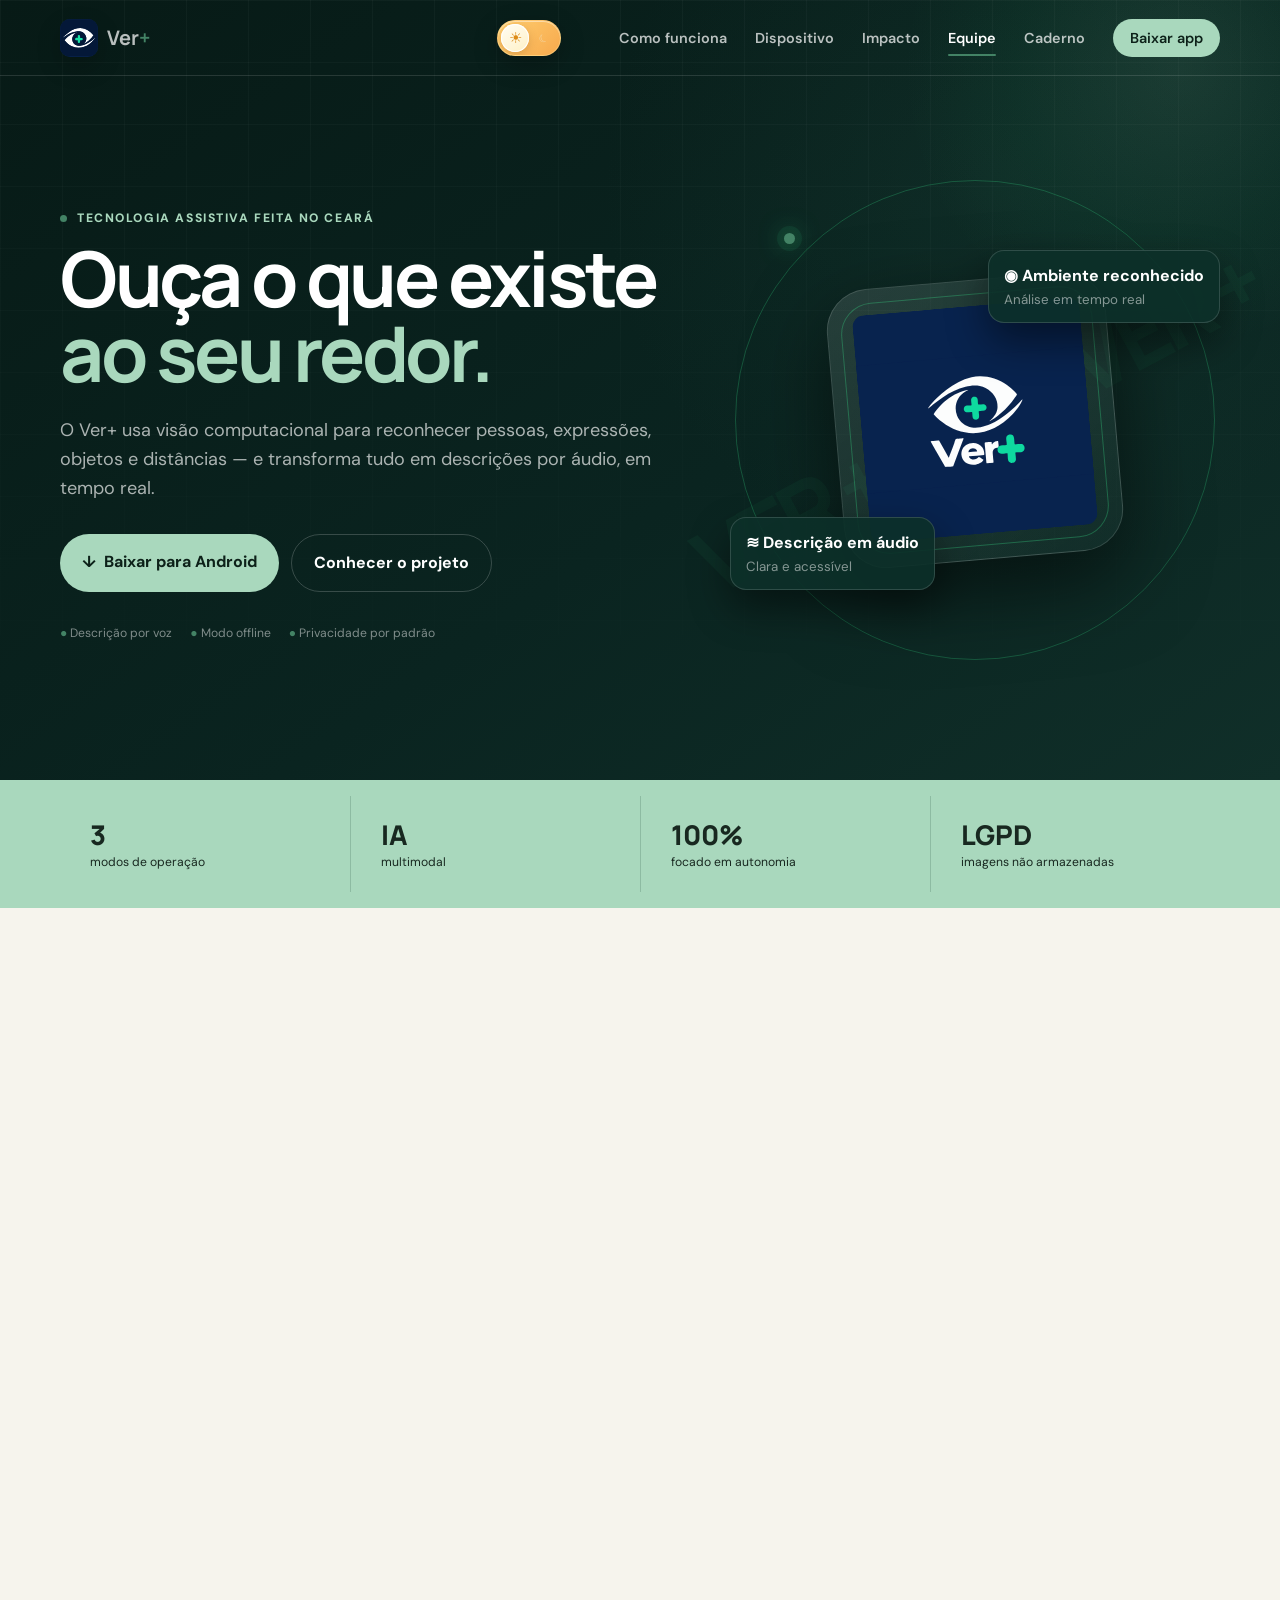
==== index.html @ 733db02d "Publica o download do Ver + 1.2.15" ====
<!doctype html>
<html lang="pt-BR">
<head>
<meta charset="utf-8">
<meta name="viewport" content="width=device-width,initial-scale=1">
<meta name="theme-color" content="#061814">
<meta name="description" content="Ver+ transforma o ambiente em descrições por áudio para ampliar a autonomia de pessoas com deficiência visual.">
<title>Ver+ | Tecnologia para enxergar além</title>
<link rel="icon" type="image/svg+xml" href="assets/ver-mais-isologo.svg?v=20260920-5">
<link rel="preconnect" href="https://fonts.googleapis.com">
<link rel="preconnect" href="https://fonts.gstatic.com" crossorigin>
<link href="https://fonts.googleapis.com/css2?family=DM+Sans:wght@400..700&family=Manrope:wght@600..800&display=swap" rel="stylesheet">
<script>
history.scrollRestoration='manual';
if(location.hash)history.replaceState(null,'',location.pathname+location.search);
document.documentElement.dataset.theme=localStorage.getItem('vermais-theme')||'light';
function resetToTop(){
  document.documentElement.scrollTop=0;
  if(document.body)document.body.scrollTop=0;
}
resetToTop();
addEventListener('DOMContentLoaded',resetToTop,{once:true});
addEventListener('load',resetToTop,{once:true});
addEventListener('pageshow',resetToTop);
</script>
<link rel="stylesheet" href="style.css?v=20261008-1">
<script src="script.js?v=20261106-110" defer>
</script>
<style id="app-description-styles">

.app-description{margin-top:48px;max-width:980px}
.app-description .app-intro{max-width:760px;margin-bottom:30px}
.app-description h2{font:800 clamp(2rem,4vw,3rem)/1.15 var(--display);letter-spacing:-.045em;margin:12px 0 20px}
.app-description .app-lead{font-size:1.15rem;color:var(--deep)}
.app-description .app-badges{display:flex;flex-wrap:wrap;gap:8px;margin:22px 0}
.app-description .app-badges span{padding:6px 12px;border:1px solid #43836555;border-radius:99px;font-size:.8rem;font-weight:700;background:var(--mint)}
.app-description details{border:1px solid #43836540;border-radius:18px;margin:12px 0;background:#fffdfa;overflow:hidden}
.app-description summary{cursor:pointer;min-height:64px;padding:20px 24px;font-family:var(--display);font-weight:800;line-height:1.4}
.app-description summary::marker{color:var(--deep)}
.app-description summary:focus-visible{outline:3px solid #b28000;outline-offset:-5px;border-radius:16px}
.app-description details[open] summary{border-bottom:1px solid #43836530;background:var(--mint)}
.app-description .app-copy{padding:6px 24px 18px;overflow-wrap:anywhere}
.app-description .app-copy ul{padding-left:22px;margin:16px 0}
.app-description .app-copy li{padding-left:4px;margin:10px 0}
.app-description .app-tagline{margin:28px 0 0;font-weight:800;color:var(--deep)}
html[data-theme=dark] .app-description details{background:#18231f;border-color:#9acdaf40}
html[data-theme=dark] .app-description details[open] summary{background:#243a31;border-color:#9acdaf30}
html[data-theme=dark] .app-description .app-lead,html[data-theme=dark] .app-description .app-tagline{color:#b8dec9}
html[data-theme=dark] .app-description .app-badges span{background:#243a31;border-color:#9acdaf40}
@media(max-width:580px){.app-description{margin-top:36px}.app-description summary{padding:18px 16px}.app-description .app-copy{padding:4px 16px 14px}}
@media(forced-colors:active){.app-description details,.app-description .app-badges span{border:1px solid CanvasText}.app-description summary:focus-visible{outline-color:Highlight}}
</style>
</head>
<body>
<div class="scroll-progress" id="scrollProgress" aria-hidden="true"></div>
<a class="skip" href="#conteudo">Pular para o conteúdo</a>
<nav id="nav" aria-label="Navegação principal">
<div class="wrap navin">
<a class="brand" href="#inicio" aria-label="Ver mais, página inicial">
<img src="assets/ver-mais-isologo.svg?v=20260920-5" alt="" width="602" height="602" decoding="async">
<b aria-hidden="true">Ver<span>+</span>
</b>
</a>
<button class="theme-toggle" id="themeToggle" type="button" aria-label="Ativar modo escuro" aria-pressed="false" title="Alternar tema">
<span class="sun" aria-hidden="true">☀</span>
<span class="moon" aria-hidden="true">☾</span>
</button>
<button id="toggle" type="button" aria-expanded="false" aria-controls="menu" aria-label="Abrir menu">
<i aria-hidden="true">
</i>
<i aria-hidden="true">
</i>
<i aria-hidden="true">
</i>
</button>
<ul id="menu">
<li>
<a href="#funciona">Como funciona</a>
</li>
<li>
<a href="#dispositivo">Dispositivo</a>
</li>
<li>
<a href="#impacto">Impacto</a>
</li>
<li>
<a href="#equipe">Equipe</a>
</li>
<li>
<a href="#galeria">Caderno</a>
</li>
<li>
<a class="pill" href="#download">Baixar app</a>
</li>
</ul>
</div>
</nav>
<main id="conteudo">
<header id="inicio" class="hero">
<div class="gridbg">
</div>
<div class="wrap hero-grid">
<div class="reveal">
<p class="eyebrow">
<i>
</i>Tecnologia assistiva feita no Ceará</p>
<h1>Ouça o que existe <em>ao seu redor.</em>
</h1>
<p class="lead">O Ver+ usa visão computacional para reconhecer pessoas, expressões, objetos e distâncias — e transforma tudo em descrições por áudio, em tempo real.</p>
<div class="actions">
<a class="btn primary" href="#download">↓&nbsp; Baixar para Android</a>
<a class="btn ghost" href="#funciona">Conhecer o projeto</a>
</div>
<div class="trust">
<span>● Descrição por voz</span>
<span>● Modo offline</span>
<span>● Privacidade por padrão</span>
</div>
</div>
<div class="visual reveal">
<div class="orbit">
</div>
<div class="logo">
<img src="assets/ver-mais-imagotipo.svg?v=20260920-2" alt="Logo Ver+" width="1461" height="1461" decoding="async" fetchpriority="high">
</div>
<div class="float top">
<b>◉ Ambiente reconhecido</b>
<small>Análise em tempo real</small>
</div>
<div class="float bottom">
<b>≋ Descrição em áudio</b>
<small>Clara e acessível</small>
</div>
</div>
</div>
</header>
<section class="stats">
<div class="wrap">
<p>
<b>3</b>
<span>modos de operação</span>
</p>
<p>
<b>IA</b>
<span>multimodal</span>
</p>
<p>
<b>100%</b>
<span>focado em autonomia</span>
</p>
<p>
<b>LGPD</b>
<span>imagens não armazenadas</span>
</p>
</div>
</section>
<section id="funciona" class="section">
<div class="wrap">
<header class="heading reveal">
<p class="kicker">Simples por fora, inteligente por dentro</p>
<h2>Da câmera ao ouvido<br>em poucos segundos.</h2>
<p>Uma experiência pensada para reduzir etapas e entregar a informação certa no momento certo.</p>
</header>
<div class="steps">
<article class="reveal">
<span>01</span>
<i>◎</i>
<h3>Captura</h3>
<p>A câmera registra a cena diante do usuário.</p>
</article>
<article class="reveal">
<span>02</span>
<i>✦</i>
<h3>Interpretação</h3>
<p>A inteligência artificial entende pessoas, objetos e contexto.</p>
</article>
<article class="reveal">
<span>03</span>
<i>≋</i>
<h3>Narração</h3>
<p>O resultado é convertido em fala e reproduzido no fone.</p>
</article>
</div>
<div class="showcase reveal">
<img src="assets/g3.webp" alt="Aplicativo Ver+ reconhecendo uma cena" width="900" height="1200" loading="lazy" decoding="async">
<div>
<p class="kicker">Feito para a vida real</p>
<h2>Escolha o modo ideal para cada situação.</h2>
<dl>
<dt>Online</dt>
<dd>Descrições mais ricas usando IA multimodal.</dd>
<dt>Híbrido</dt>
<dd>Equilíbrio entre conectividade e agilidade.</dd>
<dt>Offline</dt>
<dd>Recursos essenciais mesmo sem internet.</dd>
</dl>
</div>
</div>
</div>
</section>
<section id="dispositivo" class="section dark">
<div class="wrap two">
<div class="reveal">
<p class="kicker">Do aplicativo ao vestível</p>
<h2>Tecnologia que acompanha você.</h2>
<p class="muted">O conceito físico do Ver+ é um dispositivo retroauricular discreto, conectado ao smartphone e pensado para deixar as mãos livres.</p>
<ul class="features">
<li>
<b>CAM</b>
<span>
<strong>Câmera frontal</strong>Captura o campo de visão.</span>
</li>
<li>
<b>AUD</b>
<span>
<strong>Áudio integrado</strong>Entrega descrições com privacidade.</span>
</li>
<li>
<b>CON</b>
<span>
<strong>Conexão inteligente</strong>Comunica-se com o app no celular.</span>
</li>
</ul>
</div>
<figure class="device reveal">
<img src="assets/modelo-3d-r6.webp" alt="Modelo 3D R6 do dispositivo retroauricular Ver+" width="1500" height="1250" loading="lazy" decoding="async">
<figcaption>Conceito R6 desenvolvido e renderizado no Blender</figcaption>
</figure>
</div>
</section>
<section id="impacto" class="section impact">
<div class="wrap two">
<blockquote class="reveal">“<br>Incluir também é transformar informação visual em experiência acessível.</blockquote>
<div class="reveal">
<p class="kicker">Por que o Ver+ existe</p>
<h2>Mais contexto. Mais confiança. Mais autonomia.</h2>
<p>Muitas informações sociais e cotidianas ainda existem apenas no campo visual. O Ver+ aproxima a tecnologia assistiva das pessoas de forma discreta e humana.</p>
<div class="tags">
<span>Inclusão</span>
<span>Cidadania</span>
<span>Convivência</span>
<span>Independência</span>
</div>
</div>
</div>
</section>
<section id="download" class="section">
<div class="wrap download reveal">
<div>
<p class="kicker">Experimente o Ver+</p>
<h2>A tecnologia começa com um toque.</h2>
<p>Baixe gratuitamente o Ver+ para Android. Texto e cores funcionam sem internet; descrições de cenas exigem internet e uma chave pessoal de IA configurada no app. O botão acompanha os novos lançamentos.</p>
<p id="meta" class="meta" aria-live="polite">● v1.2.15 • Versão de teste • 80,5 MB</p>
<p>Abra <strong>Guia por voz</strong>, toque em <strong>Ativar “Ei, Guia”</strong> e permita o microfone. Com o Ver+ aberto, diga <strong>“Ei, Guia”</strong> para interromper a narração, aguarde <strong>“Ouvindo”</strong> e diga seu comando. A chamada funciona offline no Android 9 ou superior.</p>
</div>
<div>
<a id="downloadBtn" class="downloadbtn" data-release-tag="v1.2.15" href="https://github.com/Vermais/ver-mais-site/releases/download/v1.2.15/ver-mais-v1.2.15.apk">↓ <span>
<small id="downloadLabel">Baixar versão de teste para Android</small>
<b id="version">Ver+ 1.2.15 — Visual e uso da IA</b>
</span>
</a>
<small>Arquivo APK • Android 9 ou superior</small>
</div>
</div>
<article class="wrap app-description" id="app-detalhes" aria-labelledby="app-description-title">
<header class="app-intro">
<p class="kicker">Sobre o aplicativo</p>
<h2 id="app-description-title">Ver+ — O mundo, em palavras</h2>
<p class="app-lead">Descreva cenas com IA, ouça respostas e leia textos e cores sem internet.</p>
<p>O Ver+ transforma informações visuais em palavras e áudio. Desenvolvido para apoiar pessoas cegas ou com baixa visão, reúne descrição de cenas com inteligência artificial, perguntas sobre imagens e leitura de textos em uma interface em português.</p>
<p>Use a câmera do celular ou tablet, escolha uma ação e acompanhe o resultado por voz ou na tela.</p>
<div class="app-badges" aria-label="Informações do aplicativo"><span>Versão 1.2.15 · MVP em teste</span><span>Android 9 ou superior</span><span>Interface em português</span></div>
</header>
<details open>
<summary>Descrição de cenas com IA</summary>
<div class="app-copy">
<ul>
<li>Conheça elementos visíveis na imagem, como objetos, pessoas e características do ambiente.</li>
<li>Escolha o nível de descrição: Detalhada, Média ou Rápida. O nível define a profundidade e a seleção de informações, além do tamanho da resposta.</li>
<li>Escolha o esforço da IA: <strong>Leve</strong> para identificação rápida, <strong>Médio</strong> para contexto do dia a dia e <strong>Alto</strong> para detalhes e comparações. O esforço é independente do tamanho da descrição; o perfil Alto pode demorar e consumir mais.</li>
<li>Faça perguntas por voz, como “Onde estão as chaves?”. Toque para falar e aguarde o fim da escuta; a resposta aparece na mesma tela.</li>
<li>Ative a descrição automática enquanto usa a tela da câmera. No Bluetooth, o celular solicita uma foto ao ativar e tenta novamente a cada 30 segundos, pulando os intervalos em que estiver ocupado.</li>
<li>Repita a última descrição ou interrompa a análise e a narração quando precisar.</li>
<li>Acompanhe o andamento e o tempo da análise.</li>
<li>Receba frases completas progressivamente, quando o serviço de IA permitir, sem esperar todo o texto para começar a leitura.</li>
<li>Se ocorrer uma falha, use <strong>Tentar novamente</strong> para analisar uma nova captura. A descrição automática pausa após erros.</li>
</ul>
</div>
</details>
<details>
<summary>Texto e cores sem internet</summary>
<div class="app-copy">
<ul>
<li>Reconheça textos impressos em papéis, embalagens e outras superfícies.</li>
<li>Ouça o texto reconhecido ou leia o resultado na tela.</li>
<li>Navegue entre trechos de leituras longas.</li>
<li>Identifique a cor aproximada da região central da imagem.</li>
<li>Processe texto e cores diretamente no aparelho, sem enviar essas imagens para análise online.</li>
</ul>
<p>Para melhores resultados, mantenha a câmera firme e a cena bem iluminada. A identificação de cores funciona melhor com superfícies lisas ocupando o centro da imagem.</p>
</div>
</details>
<details>
<summary>Voz e acessibilidade</summary>
<div class="app-copy">
<ul>
<li>Recursos de apoio ao TalkBack, com validação prática em Android ainda pendente.</li>
<li>Botões identificados e suporte a fontes ampliadas.</li>
<li>Resultados disponíveis em texto e áudio.</li>
<li>Escolha entre as vozes compatíveis instaladas no Android.</li>
<li>Em <strong>Voz e velocidade</strong>, escolha 0,75×, 1×, 1,25×, 1,5× ou 2×. O padrão é 1×, com preferência salva para as próximas falas do Ver+.</li>
<li>Ouça uma amostra, pare a reprodução e ajuste a velocidade sem mudar o conteúdo ou o nível da descrição.</li>
<li>Com um leitor de tela ativo, os resultados ficam a cargo dele para evitar uma segunda narração automática. A velocidade do TalkBack é ajustada nas configurações do próprio leitor.</li>
<li>Controles para repetir e parar a narração.</li>
<li>Layout adaptado para celulares e tablets, na vertical e na horizontal.</li>
</ul>
<p>Para ouvir sem internet, é necessário ter uma voz em português instalada no aparelho.</p>
<p>Foram revisados rótulos, estados dos controles, mensagens de retorno e pedidos de retorno do foco nos diálogos. Os testes práticos com TalkBack em aparelho Android ainda estão pendentes; o aplicativo não está declarado como completamente validado em acessibilidade.</p>
</div>
</details>
<details>
<summary>Opções de câmera</summary>
<div class="app-copy">
<ul>
<li>Uso das câmeras disponíveis no celular ou tablet.</li>
<li>Alternância entre câmeras compatíveis.</li>
<li>Prévia frontal alinhada à imagem analisada, sem o efeito de espelho. Esquerda e direita são orientadas pela perspectiva do observador olhando na direção da câmera.</li>
<li>Botão identificado para focar no centro da imagem.</li>
<li>Acesso a câmeras externas reconhecidas pelo Android, conforme a compatibilidade do aparelho e do acessório.</li>
<li>Câmera ESP por Bluetooth com firmware R11. A ESP envia uma foto por solicitação manual ou automática do celular. A leitura de texto e a descrição de cenas são feitas no celular.</li>
<li>Escolha entre a câmera ESP32 por Bluetooth e a câmera do celular. As opções de USB e Wi-Fi foram retiradas da interface do MVP.</li>
</ul>
</div>
</details>
<details>
<summary>Preferências da IA</summary>
<div class="app-copy">
<p>Conte o que é mais importante para você, o que precisa que a IA priorize e como gostaria de receber as descrições.</p>
<p>A personalização é opcional. No aplicativo, abra <strong>Ajustes e outras câmeras → Preferências da IA</strong> para escolher o nível e informar suas prioridades em texto livre: o que identificar primeiro, quais informações são essenciais, quais detalhes receber com menos frequência e como a IA deve se comunicar.</p>
<p>As escolhas ficam salvas no aparelho e são aplicadas às próximas descrições e perguntas, inclusive no modo automático. Você pode editar ou apagar o texto quando quiser. Por exemplo, ao priorizar obstáculos com o nível Rápida, a IA recebe a orientação de destacá-los de forma breve. A personalização não deve inventar informações nem omitir alertas críticos de segurança.</p>
<p>As preferências são enviadas ao serviço de IA junto com cada pedido online. A leitura de textos e cores sem internet mantém seu funcionamento.</p>
</div>
</details>
<details>
<summary>Configuração da inteligência artificial</summary>
<div class="app-copy">
<p>O aplicativo oferece uma área para configurar e testar o serviço de IA. Na edição pública, as descrições de cenas e respostas sobre imagens exigem internet e uma chave pessoal de acesso ao serviço.</p><p>Texto e cores continuam disponíveis no modo sem internet.</p>
<p><strong>Uso da IA:</strong> veja chamadas e tokens informados pelo serviço, incluindo tentativas e cancelamentos, no painel de consumo. A contagem é registrada neste aparelho a partir da versão 1.1.0. Dados ausentes são sinalizados como consumo incompleto. A meta diária é pessoal; os limites informados pelo serviço não representam saldo da conta nem custo em reais.</p>
</div>
</details>
<details open>
<summary>Novidades da versão 1.2.15</summary>
<div class="app-copy"><ul>
<li>Novo fundo vetorial e ações principais destacadas nos dois visuais.</li>
<li>Indicador compacto de uso da IA com atalho nas câmeras.</li>
<li>Tela de consumo reorganizada, com acesso direto à meta diária.</li>
</ul><p><a href="https://github.com/Vermais/ver-mais-site/releases/tag/v1.2.15">Leia as notas da versão 1.2.15.</a></p></div>
</details>
<details>
<summary>Novidades da versão 1.2.14</summary>
<div class="app-copy"><ul>
<li>Fundo vetorial de ponta a ponta e transições suaves nos dois visuais.</li>
<li>Barra de uso da IA nas telas da câmera.</li>
<li>Controles de descrição automática e velocidade de voz padronizados.</li>
</ul><p><a href="https://github.com/Vermais/ver-mais-site/releases/tag/v1.2.14">Leia as notas da versão 1.2.14.</a></p></div>
</details>
<details>
<summary>Novidades da versão 1.2.13</summary>
<div class="app-copy"><ul>
<li>Dois visuais do Figma: Escuro como padrão e Cartões claros. Alterne em <strong>Ajustes → Aparência</strong>.</li>
<li>Listras da identidade Ver+, logo na tela inicial e mini olho junto ao botão Voltar.</li>
<li>Botões com espaçamento consistente e cores revisadas nos controles de IA, voz e escuta.</li>
<li>Descrição por IA nas câmeras e Guia sobreposto à tela atual.</li>
</ul><p><a href="https://github.com/Vermais/ver-mais-site/releases/tag/v1.2.13">Leia as notas da versão 1.2.13.</a></p></div>
</details>
<details>
<summary>Novidades da versão 1.2.12</summary>
<div class="app-copy">
<ul>
<li>Telas de câmera com menos botões e descrição junto à captura.</li>
<li>Esforço e detalhamento reunidos em Descrição por IA.</li>
<li>Voz e Guia reorganizados. Serviços de IA, consumo e câmeras alternativas ficam em Opções avançadas.</li>
</ul>
<p><a href="https://github.com/Vermais/ver-mais-site/releases/tag/v1.2.12">Leia as notas da versão 1.2.12.</a></p>
</div>
</details>
<details>
<summary>Novidades da versão 1.2.11</summary>
<div class="app-copy">
<ul>
<li>Logo original em destaque na tela inicial e listras curvas que chegam às bordas.</li>
<li>A descrição aparece na própria tela da câmera do celular ou da ESP32. Você pode ouvir de novo, perguntar por voz ou fazer outra captura.</li>
</ul>
<p><a href="https://github.com/Vermais/ver-mais-site/releases/tag/v1.2.11">Leia as notas da versão 1.2.11.</a></p>
</div>
</details>
<details>
<summary>Novidades da versão 1.2.7 — Novas telas</summary>
<div class="app-copy">
<ul>
<li>Tela inicial redesenhada com a câmera ESP32 em destaque.</li>
<li>Novas telas para captura, processamento e resultado na ESP32 e no celular.</li>
<li>Nova tela de escuta do Ei, Guia e testes de conexão em Configurações → Serviços de IA.</li>
</ul>
<p><a href="https://github.com/Vermais/ver-mais-site/releases/tag/v1.2.7">Leia as notas da versão 1.2.7.</a></p>
</div>
</details>
<details>
<summary>Novidades da versão 1.2.6 — Câmera ESP e Guia</summary>
<div class="app-copy">
<ul>
<li>A câmera ESP por Bluetooth fica em destaque na tela inicial. A opção por Wi-Fi fica em <strong>Outras câmeras</strong>.</li>
<li>A velocidade da narração pode ser ajustada em <strong>Ajustes da câmera</strong>, na própria tela da câmera.</li>
<li>O Guia aceita mais formas de pedir uma ação. Experimente “Pode abrir a câmera?”, “Repete o que você acabou de falar” ou “Pode falar mais devagar?”.</li>
</ul>
<p><a href="https://github.com/Vermais/ver-mais-site/releases/tag/v1.2.6">Leia as notas da versão 1.2.6.</a></p>
</div>
</details>
<details>
<summary>Novidades da versão 1.2.2 — Controles por voz</summary>
<div class="app-copy">
<ul>
<li>Peça <strong>“Ouvir de novo”</strong>, <strong>“Esforço alto”</strong> ou <strong>“Descrição rápida”</strong>. Para acionar um botão, diga <strong>“Pressione”</strong> seguido do nome do controle, como <strong>“Diagnosticar câmera”</strong> ou <strong>“Salvar preferências”</strong>.</li>
<li>Para fazer uma pergunta, diga <strong>“Ei, Guia”</strong>, espere a confirmação e diga <strong>“quero perguntar sobre a imagem”</strong>. Quando ouvir “O que você quer saber sobre a imagem?”, fale sua pergunta.</li>
<li>Na câmera, peça para descrever a imagem, repetir a resposta, parar a voz ou voltar à tela anterior.</li>
<li>Toque em <strong>Ativar Ei, Guia</strong> uma vez e permita o microfone. Aguarde a indicação <strong>“Aguardando: Ei, Guia”</strong> antes da primeira chamada.</li>
<li>O botão <strong>Falar</strong> também inicia os mesmos comandos. O serviço de voz do Android pode exigir internet e enviar o áudio ao provedor, conforme o aviso no aplicativo.</li>
<li>Depois de cada pedido, o Guia volta a aguardar a chamada. A escuta para ao sair do app, apagar a tela ou desativar o Guia.</li>
<li>O fluxo de interrupção e os comandos foram avaliados em testes automatizados. O reconhecimento de fala com o alto-falante ligado ainda precisa ser testado em um Android físico.</li>
</ul>
<p><a href="https://github.com/Vermais/ver-mais-site/releases/tag/v1.2.2">Leia as notas e baixe a versão 1.2.2 com o Guia.</a></p>
</div>
</details>
<details>
<summary>Novidades da versão 1.1.2 — em teste</summary>
<div class="app-copy">
<ul>
<li>A tela indica o pedido de foto, a porcentagem recebida por Bluetooth e o início da análise.</li>
<li>Mensagens específicas ajudam a identificar se a ESP deixou de responder ou se a transferência da foto foi interrompida.</li>
<li>A captura manual e automática continua disponível com a câmera ESP Bluetooth R11.</li>
<li>APK de 33,9 MB com a mesma assinatura da versão 1.1.1.</li>
<li>O APK foi compilado e os 14 testes locais de montagem do JPEG passaram. A captura com a placa física ainda precisa de validação.</li>
</ul>
<p><a href="https://github.com/Vermais/ver-mais-site/releases/tag/v1.1.2">Leia as notas e baixe a versão 1.1.2.</a></p>
</div>
</details>
<details>
<summary>Requisitos e limitações</summary>
<div class="app-copy">
<p>Disponível para Android 9 ou superior. Câmera necessária para captura; microfone utilizado nas perguntas por voz; Bluetooth utilizado na conexão com o protótipo Ver+.</p><p>O Ver+ está em fase de MVP. As respostas da IA, a leitura de textos e a estimativa de cores podem conter erros. O aplicativo oferece apoio informativo e não deve ser usado para decidir se é seguro atravessar uma rua ou realizar outras ações que dependam de avaliação de risco.</p>
</div>
</details>
<p class="app-tagline">Ver+ — Tecnologia para enxergar possibilidades.</p>
</article>
</section>
<section id="equipe" class="section team">
<div class="wrap">
<header class="heading reveal">
<p class="kicker">Pessoas que enxergam possibilidades</p>
<h2>Equipe da MOCICULT 2026</h2>
<p>Estudantes e educadores da EEEP Professora Maria Célia Pinheiro Falcão unidos por tecnologia e impacto social.</p>
</header>
<div class="people">
<article>
<img src="assets/gustavo.webp" alt="Gustavo Araujo Feitosa" width="560" height="750" loading="lazy" decoding="async">
<div>
<small>Estudante</small>
<h3>Gustavo Araujo Feitosa</h3>
</div>
</article>
<article>
<img src="assets/paulo.webp" alt="Paulo Gabryel de Araújo Alves" width="572" height="763" loading="lazy" decoding="async">
<div>
<small>Estudante</small>
<h3>Paulo Gabryel de Araújo Alves</h3>
</div>
</article>
<article>
<img src="assets/pedro.webp" alt="Pedro Víctor Nunes de Souza" width="567" height="758" loading="lazy" decoding="async">
<div>
<small>Estudante</small>
<h3>Pedro Víctor Nunes de Souza</h3>
</div>
</article>
<article>
<img src="assets/raycia.webp" alt="Raycia Jordana Souza Silva" width="675" height="900" loading="lazy" decoding="async">
<div>
<small>Estudante</small>
<h3>Raycia Jordana Souza Silva</h3>
</div>
</article>
<article>
<img src="assets/massaro.webp" alt="Massaro Victor Pinheiro Alves" width="700" height="700" loading="lazy" decoding="async">
<div>
<small>Orientador</small>
<h3>Massaro Victor Pinheiro Alves</h3>
</div>
</article>
<article>
<img src="assets/fabricio.webp" alt="Fabrício Cândido Duarte de Lavor" width="675" height="900" loading="lazy" decoding="async">
<div>
<small>Co-orientador</small>
<h3>Fabrício Cândido Duarte de Lavor</h3>
</div>
</article>
</div>
<div class="startup">
<header class="heading">
<p class="kicker">Empreendedorismo</p>
<h2>Equipe Startup</h2>
<p>Formação ampliada do Ver+ nas disciplinas de Gestão de Startup I, II e III.</p>
</header>
<div class="startup-grid">
<article>
<img src="assets/gustavo.webp" alt="Gustavo Araujo Feitosa" width="560" height="750" loading="lazy" decoding="async">
<div>
<small>Líder • Programador</small>
<h3>Gustavo Araujo Feitosa</h3>
</div>
</article>
<article>
<img src="assets/paulo.webp" alt="Paulo Gabryel de Araújo Alves" width="572" height="763" loading="lazy" decoding="async">
<div>
<small>Vice-líder • Modelagem</small>
<h3>Paulo Gabryel de Araújo Alves</h3>
</div>
</article>
<article>
<img src="assets/pedro.webp" alt="Pedro Víctor Nunes de Souza" width="567" height="758" loading="lazy" decoding="async">
<div>
<small>Pesquisador</small>
<h3>Pedro Víctor Nunes de Souza</h3>
</div>
</article>
<article>
<img src="assets/francisco.webp" alt="Francisco Gabriel Fernandes de Freitas" width="675" height="900" loading="lazy" decoding="async">
<div>
<small>Designer</small>
<h3>Francisco Gabriel Fernandes de Freitas</h3>
</div>
</article>
<article>
<img src="assets/ellen.webp" alt="Ellen Cristina Maia de Freitas" width="675" height="900" loading="lazy" decoding="async">
<div>
<small>Designer</small>
<h3>Ellen Cristina Maia de Freitas</h3>
</div>
</article>
<article>
<img src="assets/charles.webp" alt="Charles Gabriel Freire da Silva" width="675" height="900" loading="lazy" decoding="async">
<div>
<small>Designer</small>
<h3>Charles Gabriel Freire da Silva</h3>
</div>
</article>
<article>
<img src="assets/antonio.webp" alt="Antônio Lourenço Aquino Moreira" width="675" height="900" loading="lazy" decoding="async">
<div>
<small>Estudante</small>
<h3>Antônio Lourenço Aquino Moreira</h3>
</div>
</article>
</div>
</div>
</div>
</section>
<section class="section gallery" id="galeria" aria-labelledby="galleryHeading">
<div class="wrap">
<header class="heading reveal">
<p class="kicker">Caderno de campo</p>
<h2 id="galleryHeading">O projeto acontecendo.</h2>
<p>Navegue pelos registros reais do desenvolvimento do Ver+, das reuniões aos testes e à documentação.</p>
</header>
<div class="field-gallery reveal" role="region" aria-roledescription="carrossel" aria-label="Registros do caderno de campo" aria-describedby="fieldHelp">
<div class="field-stage">
<img id="fieldImage" src="assets/g1.webp" alt="Registro 16 do desenvolvimento do projeto Ver+, em 12 de agosto de 2026" width="750" height="1200" loading="lazy" decoding="async">
<button class="field-arrow previous" id="fieldPrev" type="button" aria-label="Mostrar registro anterior"><span aria-hidden="true">‹</span></button>
<button class="field-arrow next" id="fieldNext" type="button" aria-label="Mostrar próximo registro"><span aria-hidden="true">›</span></button>
<div class="field-counter" aria-hidden="true">
<span id="fieldCurrent">01</span> / <span id="fieldTotal">04</span>
</div>
</div>
<div class="field-info">
<div>
<p class="field-type" id="fieldType">
</p>
<h3 id="fieldTitle">Registro 01</h3>
<p id="fieldDescription">
</p>
</div>
<time id="fieldDate" datetime="2026-08-06">
</time>
</div>
<div class="field-thumbs" id="fieldThumbs" role="group" aria-label="Escolher registro">
</div>
<p class="sr-only" id="fieldHelp">Use os botões anterior e próximo, as miniaturas ou as setas do teclado para mudar de registro.</p>
<p class="sr-only" id="fieldStatus" aria-live="polite" aria-atomic="true"></p>
</div>
</div>
</section>
<section class="contact">
<div class="wrap contact-card">
<div>
<p class="kicker">Acompanhe o Ver+</p>
<h2>Veja o projeto ganhando o mundo.</h2>
<p class="contact-lead">Bastidores, testes, novidades e cada novo passo da nossa tecnologia assistiva.</p>
</div>
<div class="social-call">
<span>Nosso canal principal</span>
<a class="instagram-btn" href="https://instagram.com/startupvermais" target="_blank" rel="noopener">
<b>Instagram</b>
<strong>@startupvermais ↗</strong>
</a>
<a class="mail-link" href="mailto:vermaismocicult@gmail.com">vermaismocicult@gmail.com</a>
</div>
</div>
</section>
</main>
<footer>
<div class="wrap">
<a class="brand" href="#inicio" aria-label="Ver mais, voltar ao início">
<img src="assets/ver-mais-isologo.svg?v=20260920-5" alt="" width="602" height="602" loading="lazy" decoding="async">
<b aria-hidden="true">Ver<span>+</span>
</b>
</a>
<p>Tecnologia para inclusão e autonomia.<br>
<strong>Feito por Gustavo Feitosa</strong>
</p>
<p>© <span id="year">
</span> Ver+ • Pereiro, CE</p>
</div>
</footer>
<style id="analytics-privacy-styles">
.privacy-info{padding:0 24px 28px;max-width:900px;margin:auto;font-size:.9rem}
.privacy-info summary{cursor:pointer;font-weight:700;padding:12px 0}
.privacy-info a{color:inherit;text-decoration:underline}
.privacy-info p{margin:12px 0}
.analytics-choice{position:fixed;inset:auto 16px 16px;z-index:1000;max-width:740px;margin:auto;padding:20px;border:1px solid #438365;border-radius:16px;background:#fffdfa;color:#123b32;box-shadow:0 8px 32px #0004;font:400 1rem/1.5 'DM Sans',sans-serif;max-height:80vh;overflow:auto}
.analytics-choice[hidden]{display:none}
.analytics-choice h2{font-size:1.1rem;margin:0 0 8px}
.analytics-choice p{margin:0 0 14px}
.analytics-choice a{color:inherit;text-decoration:underline}
.analytics-actions{display:flex;gap:12px;flex-wrap:wrap}
.analytics-actions button,.analytics-settings{font:inherit;padding:10px 16px;min-height:44px;border:1px solid currentColor;border-radius:8px;cursor:pointer;background:transparent;color:inherit}
.analytics-actions button{flex:1}
.analytics-actions button:focus-visible,.analytics-settings:focus-visible,.privacy-info summary:focus-visible{outline:3px solid #b28000;outline-offset:3px}
html[data-theme=dark] .analytics-choice{background:#18231f;color:#dff7ec;border-color:#9acdaf}
@media(forced-colors:active){.analytics-choice{border:2px solid CanvasText}}
</style>
<div class="privacy-info">
<details id="privacidade">
<summary>Privacidade e estatísticas de acesso</summary>
<p>O site Ver+ usa o Google Analytics para medir visitas e visualizações somente quando você permite. O Google recebe dados da página visitada, do navegador, do dispositivo e da origem da visita, podendo estimar a região do acesso. Cookies de estatísticas ajudam a distinguir visitas neste navegador. Não enviamos nomes, e-mails nem parâmetros dos endereços das páginas ao Analytics.</p>
<p>Você pode recusar ou retirar sua permissão pelo botão abaixo. A escolha fica salva neste navegador por até seis meses. Ao recusar, o site continua funcionando e o código de estatísticas não é carregado. A retirada vale para os próximos acessos e não apaga automaticamente dados já processados.</p>
<p>O responsável pelo site é o projeto Ver+. Para dúvidas sobre privacidade ou solicitações referentes aos seus dados, escreva para <a href="mailto:vermaismocicult@gmail.com">vermaismocicult@gmail.com</a>. Saiba <a href="https://policies.google.com/technologies/partner-sites" target="_blank" rel="noopener">como o Google usa dados de sites parceiros</a> e consulte a <a href="https://policies.google.com/privacy" target="_blank" rel="noopener">Política de Privacidade do Google</a>.</p>
<button class="analytics-settings" id="analyticsSettings" type="button" hidden>Alterar permissão de estatísticas</button>
</details>
</div>
<section class="analytics-choice" id="analyticsChoice" aria-labelledby="analyticsChoiceTitle" hidden>
<h2 id="analyticsChoiceTitle">Podemos contar sua visita?</h2>
<p>Com sua permissão, usamos cookies do Google Analytics para contar visitas e visualizações e melhorar o site Ver+. Você pode recusar e continuar navegando. <a href="#privacidade" id="analyticsPrivacyLink">Saiba mais sobre privacidade</a>.</p>
<div class="analytics-actions">
<button id="analyticsAccept" type="button">Permitir estatísticas</button>
<button id="analyticsReject" type="button">Recusar estatísticas</button>
</div>
</section>
<script id="vermais-analytics">
(function () {
  'use strict';
  var measurementId = 'G-85LB240T6G';
  var storageKey = 'vermais-analytics-consent';
  var choiceLifetime = 180 * 24 * 60 * 60 * 1000;
  var banner = document.getElementById('analyticsChoice');
  var settings = document.getElementById('analyticsSettings');
  var started = false;
  var production = location.hostname === 'vermais.github.io' &&
    /^\/ver-mais-site(?:\/|$)/.test(location.pathname);
  if (!production) return;

  function readChoice() {
    try {
      var saved = JSON.parse(localStorage.getItem(storageKey));
      if (saved && saved.expires > Date.now() &&
          (saved.value === 'granted' || saved.value === 'denied')) return saved.value;
    } catch (error) { /* Storage may be unavailable; ask again on the next visit. */ }
    return null;
  }
  function saveChoice(value) {
    try {
      localStorage.setItem(storageKey, JSON.stringify({ value: value, expires: Date.now() + choiceLifetime }));
    } catch (error) { /* The choice still applies to this page. */ }
  }
  function clearAnalyticsCookies() {
    document.cookie.split(';').forEach(function (cookie) {
      var name = cookie.trim().split('=')[0];
      if (name !== '_ga' && name.indexOf('_ga_') !== 0) return;
      var expired = name + '=; Max-Age=0; path=/; SameSite=Lax';
      document.cookie = expired;
      document.cookie = expired + '; domain=' + location.hostname;
      document.cookie = expired + '; domain=.' + location.hostname;
    });
  }
  function cleanUrl(value) {
    try { var url = new URL(value); return url.origin + url.pathname; }
    catch (error) { return ''; }
  }
  function startAnalytics() {
    if (started) return;
    started = true;
    window['ga-disable-' + measurementId] = false;
    window.dataLayer = window.dataLayer || [];
    window.gtag = function () { window.dataLayer.push(arguments); };
    window.gtag('consent', 'default', {
      analytics_storage: 'granted', ad_storage: 'denied',
      ad_user_data: 'denied', ad_personalization: 'denied'
    });
    window.gtag('js', new Date());
    window.gtag('config', measurementId, {
      allow_google_signals: false,
      allow_ad_personalization_signals: false,
      page_location: location.origin + location.pathname,
      page_referrer: cleanUrl(document.referrer),
      cookie_expires: 15552000,
      cookie_update: false
    });
    var tag = document.createElement('script');
    tag.async = true;
    tag.src = 'https://www.googletagmanager.com/gtag/js?id=' + measurementId;
    document.head.appendChild(tag);
  }
  function setChoice(value) {
    saveChoice(value);
    banner.hidden = true;
    if (value === 'granted') startAnalytics();
    else {
      window['ga-disable-' + measurementId] = true;
      clearAnalyticsCookies();
      if (started) location.reload();
    }
  }
  settings.hidden = false;
  settings.addEventListener('click', function () {
    banner.hidden = false;
    document.getElementById('analyticsAccept').focus();
  });
  document.getElementById('analyticsAccept').addEventListener('click', function () { setChoice('granted'); });
  document.getElementById('analyticsReject').addEventListener('click', function () { setChoice('denied'); });
  document.getElementById('analyticsPrivacyLink').addEventListener('click', function () {
    document.getElementById('privacidade').open = true;
    banner.hidden = true;
    settings.focus();
  });
  var choice = readChoice();
  if (choice === 'granted') startAnalytics();
  else if (choice === 'denied') clearAnalyticsCookies();
  else banner.hidden = false;
}());
</script>
</body>
</html>
---- style.css ----
:root{--ink:#061814;--green:#39e48c;--deep:#087951;--cream:#f4f2e9;--mint:#dff7ec;--muted:#65716c;--display:Manrope,sans-serif;--body:"DM Sans",sans-serif}*{box-sizing:border-box}html{scroll-behavior:smooth;scroll-padding-top:80px}body{margin:0;background:var(--cream);color:#15231e;font-family:var(--body);line-height:1.6}img{max-width:100%;display:block}a{color:inherit}.wrap{width:min(1160px,calc(100% - 48px));margin:auto}.skip{position:fixed;top:-60px;left:15px;z-index:200;background:var(--green);padding:10px}.skip:focus{top:10px}nav{position:fixed;inset:0 0 auto;height:76px;z-index:100;color:white;border-bottom:1px solid #ffffff20;transition:.25s}nav.scrolled{background:#061814ee;backdrop-filter:blur(15px)}.navin,nav ul,footer .wrap{height:100%;display:flex;align-items:center;justify-content:space-between}.brand{display:flex;align-items:center;gap:9px;text-decoration:none;font:800 1.25rem var(--display)}.brand img{width:38px;height:38px;border-radius:11px}.brand span,.kicker{color:var(--green)}nav ul{list-style:none;gap:28px;margin:0}nav a{text-decoration:none;font-weight:600;font-size:.9rem;color:#ffffffb8}.pill{background:var(--green);color:var(--ink);padding:10px 17px;border-radius:99px}#toggle{display:none}.hero{position:relative;overflow:hidden;background:var(--ink);color:white;padding:160px 0 100px}.gridbg{position:absolute;inset:0;background-image:linear-gradient(#ffffff08 1px,transparent 1px),linear-gradient(90deg,#ffffff08 1px,transparent 1px);background-size:62px 62px;mask-image:linear-gradient(#000,transparent)}.hero-grid{position:relative;display:grid;grid-template-columns:1.1fr .9fr;gap:70px;align-items:center}.eyebrow{color:var(--green);font-size:.76rem;font-weight:800;letter-spacing:.13em;text-transform:uppercase}.eyebrow i{display:inline-block;width:7px;height:7px;background:var(--green);border-radius:50%;margin-right:10px}h1,h2,h3{font-family:var(--display);letter-spacing:-.045em}h1{font-size:clamp(3.2rem,6vw,6.1rem);line-height:.98;margin:0 0 25px}h1 em{display:block;color:var(--green);font-style:normal}.lead{color:#ffffffa8;max-width:620px;font-size:1.13rem}.actions{display:flex;gap:12px;margin-top:32px}.btn{padding:15px 22px;border-radius:99px;text-decoration:none;font-weight:700}.primary{background:var(--green);color:var(--ink)}.ghost{border:1px solid #ffffff30}.trust{display:flex;gap:18px;margin-top:32px;color:#ffffff7a;font-size:.76rem}.trust span::first-letter{color:var(--green)}.visual{height:520px;position:relative;display:grid;place-items:center}.logo{position:relative;z-index:2;width:280px;aspect-ratio:1;display:grid;place-items:center;border-radius:42px;background:linear-gradient(145deg,#ffffff1c,#ffffff05);border:1px solid #ffffff25;transform:rotate(-5deg);box-shadow:0 30px 80px #0008}.logo img{width:68%}.orbit{position:absolute;width:480px;height:480px;border:1px solid #39e48c40;border-radius:50%}.float{position:absolute;z-index:3;background:#0d3029e8;border:1px solid #ffffff25;border-radius:16px;padding:12px 15px;box-shadow:0 18px 40px #0007}.float b,.float small{display:block}.float small{color:#ffffff80}.top{top:90px;right:0}.bottom{left:0;bottom:90px}.stats{background:var(--green)}.stats .wrap{display:grid;grid-template-columns:repeat(4,1fr)}.stats p{padding:20px 30px;border-left:1px solid #06181430}.stats p:first-child{border:0}.stats b,.stats span{display:block}.stats b{font:800 1.7rem var(--display)}.stats span{font-size:.76rem}.section{padding:110px 0}.heading{max-width:720px;margin-bottom:55px}.kicker{font-size:.73rem;font-weight:800;letter-spacing:.14em;text-transform:uppercase}.heading h2,.two h2,.download h2{font-size:clamp(2.2rem,4.5vw,4rem);line-height:1.08;margin:12px 0}.heading>p:last-child,.muted{color:var(--muted)}.steps{display:grid;grid-template-columns:repeat(3,1fr);gap:18px;margin-bottom:80px}.steps article{position:relative;background:white;border:1px solid #0618141c;border-radius:24px;padding:30px}.steps article>span{position:absolute;right:25px;color:#bcc8c2}.steps article>i{width:55px;height:55px;display:grid;place-items:center;background:var(--mint);color:var(--deep);border-radius:16px;font-style:normal;font-size:1.5rem}.steps h3{font-size:1.35rem;margin:34px 0 8px}.steps p{color:var(--muted)}.showcase{display:grid;grid-template-columns:1fr 1fr;overflow:hidden;border-radius:32px;background:#0d3029;color:white}.showcase>img{width:100%;height:100%;min-height:580px;object-fit:cover}.showcase>div{padding:60px;align-self:center}.showcase h2{font-size:2.7rem;line-height:1.1}.showcase dt{font-weight:700;border-top:1px solid #ffffff24;padding-top:15px}.showcase dd{margin:0 0 15px;color:#ffffff90}.dark{background:var(--ink);color:white}.two{display:grid;grid-template-columns:1fr 1fr;gap:85px;align-items:center}.dark .muted{color:#ffffff98}.features{list-style:none;padding:0;margin-top:35px}.features li{display:flex;gap:18px;border-top:1px solid #ffffff20;padding:18px 0}.features li>b{background:#39e48c20;color:var(--green);height:28px;padding:5px 8px;border-radius:7px;font-size:.65rem}.features strong,.features span{display:block}.features span{color:#ffffff80;font-size:.86rem}.features strong{color:white;font-size:1rem}.device{margin:0;padding:18px;border:1px solid #ffffff25;border-radius:30px}.device img{border-radius:18px}.device figcaption{color:#ffffff70;font-size:.75rem;padding:12px 4px 0}.impact{background:var(--mint)}blockquote{margin:0;background:var(--deep);color:white;border-radius:28px;padding:45px;font:600 clamp(1.8rem,3vw,2.6rem)/1.35 var(--display)}.tags{display:flex;flex-wrap:wrap;gap:8px}.tags span{border:1px solid #08795140;border-radius:99px;padding:6px 12px;color:var(--deep);font-size:.75rem}.download{display:grid;grid-template-columns:1.3fr .7fr;gap:55px;align-items:center;background:var(--green);padding:65px;border-radius:32px}.download .kicker{color:var(--ink)}.meta{font-size:.8rem;font-weight:700}.downloadbtn{display:flex;align-items:center;gap:15px;background:var(--ink);color:white;border-radius:17px;padding:15px 22px;text-decoration:none;font-size:1.8rem}.downloadbtn small,.downloadbtn b{display:block;font-size:.7rem}.downloadbtn b{font-size:1rem}.loading{opacity:.65;pointer-events:none}.download>div:last-child>small{display:block;text-align:center;margin-top:8px}.team{background:white}.people{display:grid;grid-template-columns:repeat(3,1fr);gap:18px}.people article{position:relative;height:430px;overflow:hidden;border-radius:22px;background:var(--ink)}.people img{width:100%;height:100%;object-fit:cover}.people article:after{content:"";position:absolute;inset:35% 0 0;background:linear-gradient(transparent,#061814f5)}.people article>div{position:absolute;z-index:2;bottom:22px;left:24px;color:white}.people small{color:var(--green);text-transform:uppercase;font-weight:800}.people h3{margin:4px 0;max-width:260px}.photos{display:grid;grid-template-columns:1.2fr .8fr .8fr;gap:12px}.photos img{width:100%;height:430px;object-fit:cover;border-radius:20px}.contact{background:#0d3029;color:white;padding:75px 0}.contact .wrap{display:flex;justify-content:space-between;align-items:end;gap:40px}.contact h2{font-size:clamp(2rem,4vw,3.5rem);line-height:1.1;max-width:650px}.contact a{color:#ffffffa0;text-decoration:none}footer{height:95px;background:var(--ink);color:white;border-top:1px solid #ffffff20}footer p{color:#ffffff70;font-size:.75rem}.reveal{opacity:0;transform:translateY(15px);transition:.6s}.reveal.visible{opacity:1;transform:none}
@media(max-width:900px){.wrap{width:calc(100% - 34px)}#toggle{display:block;width:45px;height:45px;background:transparent;border:1px solid #ffffff30;border-radius:12px;padding:10px}#toggle i{display:block;height:2px;background:white;margin:4px}nav ul{display:none;position:fixed;inset:76px 0 auto;background:#061814fa;padding:20px;flex-direction:column;align-items:stretch;height:auto}nav ul.open{display:flex}.hero-grid,.showcase,.two,.download{grid-template-columns:1fr}.stats .wrap{grid-template-columns:1fr 1fr}.visual{height:400px}.showcase>img{min-height:400px}.people{grid-template-columns:1fr 1fr}.photos{grid-template-columns:1fr}.photos img{height:350px}.contact .wrap{align-items:start;flex-direction:column}.download{padding:45px}}
@media(max-width:580px){.wrap{width:calc(100% - 28px)}nav{height:68px}nav ul{inset:68px 0 auto}.hero{padding:115px 0 60px}h1{font-size:3.4rem}.actions{display:grid}.trust{display:grid;gap:5px}.visual{height:310px}.logo{width:190px;border-radius:28px}.orbit{width:300px;height:300px}.float{font-size:.7rem}.top{top:28px}.bottom{bottom:25px}.stats p{padding:12px}.section{padding:75px 0}.steps,.people{grid-template-columns:1fr}.showcase>div{padding:32px 22px}.showcase h2{font-size:2rem}.two{gap:38px}.download{width:calc(100% - 28px);padding:32px 20px}.photos img{height:280px}footer{height:auto;padding:25px 0}footer .wrap{display:grid}.reveal{opacity:1;transform:none}}
@media(prefers-reduced-motion:reduce){html{scroll-behavior:auto}.reveal{opacity:1;transform:none;transition:none}}
.theme-toggle{flex:0 0 auto;width:44px;height:44px;margin-left:auto;margin-right:18px;border:1px solid #ffffff35;border-radius:50%;background:#ffffff10;color:#fff;cursor:pointer;font-size:1.15rem;display:grid;place-items:center;transition:.2s}.theme-toggle:hover{background:#ffffff20;transform:rotate(8deg)}.theme-toggle .moon{display:none}html[data-theme=dark] .theme-toggle .sun{display:none}html[data-theme=dark] .theme-toggle .moon{display:block}.brand img{box-shadow:0 0 0 1px #ffffff18,0 10px 25px #0003}.visual:after{content:"VER +  VER +  VER +";position:absolute;z-index:0;color:#39e48c0c;font:800 5.5rem/1 var(--display);letter-spacing:-.08em;transform:rotate(-28deg);white-space:nowrap}.logo:before{content:"";position:absolute;inset:13px;border:1px solid #39e48c50;border-radius:32px}.field-gallery{padding:18px;border-radius:32px;background:var(--ink);color:#fff;box-shadow:0 28px 80px #06181420}.field-stage{position:relative;overflow:hidden;border-radius:22px;background:#020c09;aspect-ratio:16/9}.field-stage img{width:100%;height:100%;object-fit:contain;transition:opacity .18s}.field-arrow{position:absolute;top:50%;transform:translateY(-50%);width:52px;height:52px;border:1px solid #ffffff35;border-radius:50%;background:#061814cc;color:#fff;font-size:2rem;cursor:pointer;backdrop-filter:blur(8px)}.field-arrow:hover{background:var(--green);color:var(--ink)}.field-arrow.previous{left:18px}.field-arrow.next{right:18px}.field-counter{position:absolute;right:18px;bottom:16px;padding:7px 12px;border-radius:99px;background:#061814cc;font:700 .75rem var(--display)}.field-info{display:flex;justify-content:space-between;align-items:end;gap:30px;padding:28px 16px 22px}.field-info h3{font-size:2rem;margin:3px 0 8px}.field-info p{margin:0;max-width:650px;color:#ffffff96}.field-type{color:var(--green)!important;text-transform:uppercase;letter-spacing:.12em;font-size:.7rem;font-weight:800}.field-info time{flex:0 0 auto;color:#ffffffa0;font-weight:700}.field-thumbs{display:flex;gap:9px;overflow-x:auto;padding:0 16px 16px;scrollbar-color:var(--green) transparent;scrollbar-width:thin}.field-thumb{flex:0 0 86px;height:62px;padding:0;border:2px solid transparent;border-radius:10px;overflow:hidden;background:#17342e;cursor:pointer;opacity:.55}.field-thumb:hover,.field-thumb.active{opacity:1}.field-thumb.active{border-color:var(--green)}.field-thumb img{width:100%;height:100%;object-fit:cover}.gallery{background:var(--cream)}html[data-theme=dark]{color-scheme:dark;--cream:#091b17;--mint:#102c25;--muted:#a3b7ae}html[data-theme=dark] body{background:#091b17;color:#eef9f4}html[data-theme=dark] .section:not(.dark):not(.impact),html[data-theme=dark] .team,html[data-theme=dark] .gallery{background:#091b17}html[data-theme=dark] .steps article{background:#102720;border-color:#ffffff18}html[data-theme=dark] .heading>p:last-child,html[data-theme=dark] .muted{color:#a3b7ae}html[data-theme=dark] .impact{background:#102c25}html[data-theme=dark] .impact .kicker{color:var(--green)}html[data-theme=dark] .impact .two>div>p{color:#b2c7be}html[data-theme=dark] .download{box-shadow:0 30px 90px #0007}html[data-theme=dark] .startup{border-color:#ffffff18}@media(max-width:900px){.theme-toggle{margin-left:auto;margin-right:10px}.field-stage{aspect-ratio:4/3}.field-info{align-items:start;flex-direction:column;gap:12px}.field-arrow{width:46px;height:46px}.field-info h3{font-size:1.6rem}}@media(max-width:580px){.theme-toggle{width:40px;height:40px}.field-gallery{padding:9px;border-radius:22px}.field-stage{aspect-ratio:3/4}.field-arrow{width:42px;height:42px}.field-arrow.previous{left:10px}.field-arrow.next{right:10px}.field-info{padding:22px 10px 18px}.field-thumb{flex-basis:68px;height:52px}.field-thumbs{padding-inline:10px}}
.startup{margin-top:100px;padding-top:85px;border-top:1px solid #0618141c}.startup-grid{display:grid;grid-template-columns:repeat(4,1fr);gap:16px}.startup-grid article{overflow:hidden;background:var(--ink);border-radius:20px}.startup-grid img{width:100%;aspect-ratio:1/1;object-fit:cover}.startup-grid h3{min-height:74px;margin:0;padding:15px;color:white;font-size:.92rem;line-height:1.3}.contact{position:relative;overflow:hidden;background:linear-gradient(135deg,#0d3029,#075b41 60%,#0d3029);padding:95px 0}.contact:before{content:"";position:absolute;width:520px;height:520px;border-radius:50%;right:-120px;top:-250px;background:#39e48c24}.contact .contact-card{position:relative;display:grid;grid-template-columns:1.15fr .85fr;align-items:center;padding:54px 58px;border:1px solid #ffffff2b;border-radius:30px;background:#06181470;backdrop-filter:blur(10px)}.contact-lead{max-width:540px;color:#ffffffa8}.social-call{display:grid;gap:12px}.social-call>span{text-transform:uppercase;letter-spacing:.12em;color:var(--green);font-size:.7rem;font-weight:800}.instagram-btn{display:block;padding:20px 24px;border-radius:18px;background:linear-gradient(135deg,#f9ce34,#ee2a7b 48%,#6228d7);color:white!important;text-decoration:none;box-shadow:0 18px 40px #0004;transition:.2s}.instagram-btn:hover{transform:translateY(-3px);box-shadow:0 24px 50px #0006}.instagram-btn b,.instagram-btn strong{display:block}.instagram-btn b{font-size:.78rem;opacity:.8}.instagram-btn strong{font:800 1.3rem var(--display)}.mail-link{font-size:.85rem}footer{height:110px}footer p strong{color:#fff}@media(max-width:900px){.startup-grid{grid-template-columns:repeat(3,1fr)}.contact .contact-card{grid-template-columns:1fr;gap:34px;padding:42px}}@media(max-width:580px){.startup{margin-top:70px;padding-top:60px}.startup-grid{grid-template-columns:1fr 1fr}.contact .contact-card{width:calc(100% - 28px);padding:30px 22px}}
.sr-only{position:absolute!important;width:1px!important;height:1px!important;padding:0!important;margin:-1px!important;overflow:hidden!important;clip:rect(0,0,0,0)!important;white-space:nowrap!important;border:0!important}
:where(a,button,[tabindex]):focus-visible{outline:3px solid #ffcf33;outline-offset:4px}
.field-stage{touch-action:pan-y}.field-thumb{min-width:68px;min-height:52px}.field-arrow,.theme-toggle,#toggle{min-width:44px;min-height:44px}
@media(max-width:580px){body{overflow-wrap:anywhere}.navin{gap:8px}.brand b{font-size:1.05rem}.field-stage img{object-position:center}.field-info time{font-size:.9rem}.instagram-btn{min-height:64px}.mail-link{display:inline-block;padding-block:12px}}
@media(forced-colors:active){.field-thumb.active{outline:3px solid Highlight}.field-arrow,.theme-toggle,#toggle,.instagram-btn,.downloadbtn,.btn{border:2px solid ButtonText}.skip{border:2px solid ButtonText}}

/* Identidade Ver+: verde sálvia, superfícies petróleo e contraste confortável. */
::selection{background:#9dd6b9;color:#0b211a}
.hero{background:radial-gradient(circle at 78% 24%,#214c4038 0,transparent 34%),linear-gradient(145deg,#071a16 0%,#0a2420 58%,#102f29 100%)}
.stats{background:#a9d8bd}.stats p{border-color:#163e3030}.primary,.pill{background:#a9d8bd}.primary:hover,.pill:hover{background:#c0e4ce}
.steps article,.device,.download,.field-gallery,.contact-card{box-shadow:0 22px 60px #071a1614}
.steps article{transition:transform .25s,border-color .25s,box-shadow .25s}.steps article:hover{transform:translateY(-4px);border-color:#4b8e7055;box-shadow:0 24px 55px #173d3020}
.showcase{background:linear-gradient(140deg,#123b32,#0b2822)}
.download{background:linear-gradient(135deg,#b9dfc8,#91c9aa);position:relative;overflow:hidden}.download:before{content:"+";position:absolute;right:-25px;top:-90px;font:800 15rem/1 var(--display);color:#0b342b0b}.download>*{position:relative}
.contact{background:radial-gradient(circle at 80% 0,#8bc3a529 0,transparent 38%),linear-gradient(145deg,#102d27,#173c33 58%,#0c2722)}.contact:before{background:#a9d8bd14}.contact .contact-card{background:#071b1799;border-color:#d9eee32b}.social-call>span{color:#b8dec9}

html[data-theme=dark]{--green:#9acdaf;--deep:#6eae8e;--cream:#101916;--mint:#18251f;--muted:#aab9b1;--ink:#091512}
html[data-theme=dark] body{background:#101916;color:#edf3ef}
html[data-theme=dark] .section:not(.dark):not(.impact),html[data-theme=dark] .team,html[data-theme=dark] .gallery{background:#101916}
html[data-theme=dark] .dark{background:#0b1714}
html[data-theme=dark] .hero{background:radial-gradient(circle at 76% 22%,#527f6b22 0,transparent 34%),linear-gradient(145deg,#081512,#10231e 58%,#152c25)}
html[data-theme=dark] nav.scrolled{background:#0a1613f2;border-color:#d8e9df17}
html[data-theme=dark] .stats{background:#779f8a;color:#071510}
html[data-theme=dark] .steps article{background:#18231f;border-color:#d7e7de14;box-shadow:0 20px 50px #0003}
html[data-theme=dark] .steps article>i{background:#243a31;color:#add7c0}
html[data-theme=dark] .impact{background:#17241f}
html[data-theme=dark] blockquote{background:#315f4e;color:#f4faf6}
html[data-theme=dark] .tags span{border-color:#8ebda450;color:#bad8c8;background:#25352e}
html[data-theme=dark] .download{background:linear-gradient(135deg,#789f8b,#5f8975);color:#071510;box-shadow:0 28px 70px #0004}
html[data-theme=dark] .downloadbtn{background:#0a1713}
html[data-theme=dark] .field-gallery{background:#121f1a;border:1px solid #d7e8df12}
html[data-theme=dark] .field-stage{background:#08100d}
html[data-theme=dark] .field-arrow{background:#14231ee8;border-color:#dbe9e230}
html[data-theme=dark] .field-thumb{background:#263a31}
html[data-theme=dark] .startup-grid article{background:#15231e}
html[data-theme=dark] footer{background:#081310}

/* Equipe Startup com a mesma linguagem visual da equipe MOCICULT. */
.startup-grid article{position:relative;height:360px;overflow:hidden;background:var(--ink);border-radius:22px;box-shadow:0 18px 42px #06181420}
.startup-grid article:after{content:"";position:absolute;inset:32% 0 0;background:linear-gradient(transparent,#061814f2)}
.startup-grid img{width:100%;height:100%;aspect-ratio:auto;object-fit:cover;transition:transform .45s ease}
.startup-grid article:hover img{transform:scale(1.035)}
.startup-grid article>div{position:absolute;z-index:2;left:22px;right:18px;bottom:20px;color:white}
.startup-grid small{display:block;color:var(--green);font-size:.68rem;font-weight:800;letter-spacing:.08em;line-height:1.35;text-transform:uppercase}
.startup-grid h3{min-height:0;margin:5px 0 0;padding:0;color:white;font-size:1rem;line-height:1.3}

@media(max-width:900px){.startup-grid{grid-template-columns:repeat(2,minmax(0,1fr))}.startup-grid article{height:390px}}
@media(max-width:580px){
  .startup-grid{grid-template-columns:1fr;gap:16px}
  .startup-grid article{height:390px}
  footer{height:auto;padding:32px 0 calc(32px + env(safe-area-inset-bottom));overflow:hidden}
  footer .wrap{width:calc(100% - 36px);height:auto;display:grid;grid-template-columns:1fr;justify-items:start;align-items:start;gap:14px}
  footer .brand{margin:0}
  footer p{width:100%;margin:0;line-height:1.55}
  footer p:last-child{padding-top:14px;border-top:1px solid #ffffff1a}
}

/* Temas Ver+: porcelana e sálvia no claro, petróleo suave no escuro. */
:root{--ink:#0d2119;--green:#438365;--deep:#2f7157;--cream:#f6f4ed;--mint:#e2eee7;--muted:#5f6f67}
body{background:var(--cream);color:#182820}
.section:not(.dark):not(.impact),.team,.gallery{background:var(--cream)}
.steps article{background:#fffdfa;border-color:#153c2c17}
.hero .eyebrow,.hero h1 em,.people small,.startup-grid small{color:#a9d8bd}
.kicker{color:#347358}
.impact{background:linear-gradient(145deg,#e8f1eb,#dcebe2)}
.tags span{background:#ffffff80}
footer{background:#e4ece7;color:#173126;border-color:#153c2c16}
footer .brand{color:#173126}
footer .brand span{color:#347358}
footer p{color:#53675d}
footer p strong{color:#244c3a}
footer p:last-child{color:#5b6e64}

body,.section,.team,.gallery,.impact,.dark,footer,.steps article,.tags span,.theme-toggle,.field-gallery,.download{
  transition:background-color .45s ease,color .45s ease,border-color .45s ease,box-shadow .45s ease;
}
::view-transition-old(root),::view-transition-new(root){animation-duration:.48s;animation-timing-function:cubic-bezier(.22,1,.36,1)}

html[data-theme=dark]{--green:#9acdaf;--deep:#78b395;--cream:#111a17;--mint:#192720;--muted:#aab9b1;--ink:#091512}
html[data-theme=dark] body{background:#111a17;color:#edf3ef}
html[data-theme=dark] .section:not(.dark):not(.impact),html[data-theme=dark] .team,html[data-theme=dark] .gallery{background:#111a17}
html[data-theme=dark] .kicker{color:#9acdaf}
html[data-theme=dark] footer{background:#091310;color:#e8f2ec;border-color:#d7e8df12}
html[data-theme=dark] footer .brand{color:#f1f6f3}
html[data-theme=dark] footer .brand span{color:#9acdaf}
html[data-theme=dark] footer p{color:#9fb1a8}
html[data-theme=dark] footer p strong{color:#e4eee8}
html[data-theme=dark] footer p:last-child{color:#9fb1a8}

@media(max-width:580px){
  footer p:last-child{border-color:#173c2c20;color:#53675d}
  html[data-theme=dark] footer p:last-child{border-color:#ffffff18;color:#9fb1a8}
}
@media(prefers-reduced-motion:reduce){
  body,.section,.team,.gallery,.impact,.dark,footer,.steps article,.tags span,.theme-toggle,.field-gallery,.download{transition:none}
  ::view-transition-old(root),::view-transition-new(root){animation:none}
}

/* Identidade visual oficial em SVG, sem o contorno branco do PNG anterior. */
.brand img{width:38px;height:38px;object-fit:contain;border-radius:10px;background:#08234e;box-shadow:0 10px 25px #0003}
.logo img{width:82%;border-radius:12px}

/* Seletor dia/noite com movimento suave e retorno visual claro. */
.theme-toggle{
  position:relative;isolation:isolate;overflow:hidden;
  width:64px;height:36px;min-width:64px;min-height:36px;padding:0;
  border:1px solid #ffe9a852;border-radius:999px;
  background:linear-gradient(135deg,#ffcf70,#f7a94d);
  color:#17241f;box-shadow:inset 0 1px 0 #ffffff70,0 8px 24px #0004;
  display:block;cursor:pointer;
  transition:background .45s ease,border-color .45s ease,box-shadow .3s ease,transform .25s ease;
}
.theme-toggle::before{
  content:"✦  ·  ✧";position:absolute;inset:0;display:flex;align-items:center;justify-content:flex-start;
  padding-left:8px;color:#dff7ec;font-size:8px;letter-spacing:2px;opacity:0;transform:translateX(-7px);
  transition:opacity .35s ease,transform .45s cubic-bezier(.22,1,.36,1);
}
.theme-toggle::after{
  content:"";position:absolute;z-index:1;top:3px;left:3px;width:28px;height:28px;border-radius:50%;
  background:linear-gradient(145deg,#fffdf5,#fff1c5);box-shadow:0 3px 10px #6d3d1938,inset 0 0 0 1px #fff;
  transition:transform .52s cubic-bezier(.34,1.56,.64,1),background .4s ease,box-shadow .4s ease;
}
.theme-toggle .sun,.theme-toggle .moon{
  position:absolute;z-index:2;top:3px;width:28px;height:28px;display:grid;place-items:center;
  line-height:1;font-size:15px;pointer-events:none;
  transition:opacity .3s ease,transform .52s cubic-bezier(.34,1.56,.64,1),color .35s ease;
}
.theme-toggle .sun{left:3px;color:#dc8a16;opacity:1;transform:rotate(0) scale(1)}
.theme-toggle .moon{right:3px;color:#f1f8f4;opacity:.48;transform:rotate(-28deg) scale(.72)}
.theme-toggle:hover{transform:translateY(-2px);box-shadow:inset 0 1px 0 #ffffff80,0 12px 28px #0005}
.theme-toggle:active{transform:translateY(0) scale(.96)}
.theme-toggle:focus-visible{outline:3px solid var(--green);outline-offset:3px}
html[data-theme=dark] .theme-toggle{
  border-color:#b9d7c63d;background:linear-gradient(135deg,#142c3b,#18382f);
  box-shadow:inset 0 1px 0 #ffffff20,0 8px 24px #0006;
}
html[data-theme=dark] .theme-toggle::before{opacity:.8;transform:translateX(0)}
html[data-theme=dark] .theme-toggle::after{
  transform:translateX(28px);background:linear-gradient(145deg,#eff9f4,#bed9cb);
  box-shadow:0 3px 12px #0006,inset -4px -3px 0 #9fbeaf55;
}
html[data-theme=dark] .theme-toggle .sun{display:grid;opacity:.38;transform:rotate(90deg) scale(.68);color:#ffd77a}
html[data-theme=dark] .theme-toggle .moon{display:grid;opacity:1;transform:rotate(0) scale(1);color:#31594a}
.theme-toggle.is-switching{animation:theme-pop .58s cubic-bezier(.22,1,.36,1)}
.theme-toggle.is-switching .sun{animation:sun-spark .58s ease}
.theme-toggle.is-switching .moon{animation:moon-float .58s ease}
@keyframes theme-pop{0%,100%{filter:none}45%{filter:drop-shadow(0 0 9px #9acdafaa)}}
@keyframes sun-spark{50%{transform:rotate(150deg) scale(1.22)}}
@keyframes moon-float{50%{transform:rotate(-18deg) translateY(-2px) scale(1.12)}}
@media(max-width:580px){
  .theme-toggle{width:58px;height:34px;min-width:58px;min-height:34px;margin-right:10px}
  .theme-toggle::after,.theme-toggle .sun,.theme-toggle .moon{top:3px;width:26px;height:26px}
  html[data-theme=dark] .theme-toggle::after{transform:translateX(26px)}
}
@media(prefers-reduced-motion:reduce){
  .theme-toggle,.theme-toggle::before,.theme-toggle::after,.theme-toggle .sun,.theme-toggle .moon{transition:none;animation:none!important}
}

/* Menu móvel: sanduíche que vira X e painel com entrada em cascata. */
@media(max-width:900px){
  nav.menu-open{background:#061814f4;border-color:#9acdaf28;backdrop-filter:blur(18px);box-shadow:0 14px 45px #0005}
  #toggle{
    position:relative;display:block;overflow:hidden;width:45px;height:45px;min-width:45px;min-height:45px;padding:0;
    border:1px solid #ffffff32;border-radius:14px;background:linear-gradient(145deg,#ffffff18,#ffffff08);
    box-shadow:inset 0 1px 0 #ffffff18,0 8px 24px #0003;cursor:pointer;
    transition:transform .42s cubic-bezier(.34,1.56,.64,1),background .3s ease,border-color .3s ease,box-shadow .3s ease;
  }
  #toggle::before{
    content:"";position:absolute;inset:50%;border-radius:50%;background:#9acdaf26;
    transform:translate(-50%,-50%) scale(0);transition:transform .55s cubic-bezier(.22,1,.36,1);
  }
  #toggle i{
    position:absolute;z-index:1;left:11px;width:21px;height:2px;margin:0;border-radius:99px;background:#f4fbf7;
    transform-origin:center;box-shadow:0 0 8px #ffffff28;
    transition:top .38s cubic-bezier(.34,1.56,.64,1),transform .42s cubic-bezier(.34,1.56,.64,1),opacity .22s ease,width .3s ease,background .3s ease;
  }
  #toggle i:nth-child(1){top:14px}
  #toggle i:nth-child(2){top:21px;width:15px}
  #toggle i:nth-child(3){top:28px}
  #toggle:hover{transform:translateY(-2px);border-color:#9acdaf65;background:#9acdaf18;box-shadow:inset 0 1px 0 #ffffff20,0 12px 28px #0004}
  #toggle:active{transform:scale(.94)}
  #toggle:focus-visible{outline:3px solid var(--green);outline-offset:3px}
  #toggle[aria-expanded=true]{transform:rotate(90deg);border-color:#9acdaf80;background:#9acdaf20;box-shadow:0 0 0 5px #9acdaf0e,0 12px 30px #0005}
  #toggle[aria-expanded=true]::before{transform:translate(-50%,-50%) scale(1.8)}
  #toggle[aria-expanded=true] i{top:21px;width:22px;background:#bde0cc}
  #toggle[aria-expanded=true] i:nth-child(1){transform:rotate(45deg)}
  #toggle[aria-expanded=true] i:nth-child(2){opacity:0;transform:rotate(180deg) scaleX(0)}
  #toggle[aria-expanded=true] i:nth-child(3){transform:rotate(-45deg)}
  nav ul{
    display:flex;visibility:hidden;pointer-events:none;opacity:0;
    transform:translateY(-18px) scale(.985);transform-origin:top center;
    background:linear-gradient(160deg,#071d18fa,#0d3029f7);border-top:1px solid #ffffff14;border-bottom:1px solid #9acdaf22;
    border-radius:0 0 26px 26px;box-shadow:0 28px 55px #0006;backdrop-filter:blur(18px);
    transition:opacity .28s ease,transform .5s cubic-bezier(.22,1,.36,1),visibility 0s linear .5s;
  }
  nav ul::before{content:"";position:absolute;inset:0;pointer-events:none;border-radius:inherit;background:radial-gradient(circle at 86% 8%,#9acdaf16,transparent 36%)}
  nav ul.open{visibility:visible;pointer-events:auto;opacity:1;transform:none;transition-delay:0s}
  nav ul li{position:relative;opacity:0;transform:translateX(22px);transition:opacity .3s ease,transform .48s cubic-bezier(.22,1,.36,1)}
  nav ul.open li{opacity:1;transform:none}
  nav ul.open li:nth-child(1){transition-delay:.07s}
  nav ul.open li:nth-child(2){transition-delay:.11s}
  nav ul.open li:nth-child(3){transition-delay:.15s}
  nav ul.open li:nth-child(4){transition-delay:.19s}
  nav ul.open li:nth-child(5){transition-delay:.23s}
  nav ul.open li:nth-child(6){transition-delay:.27s}
  nav ul a{display:block;padding:11px 14px;border-radius:12px;transition:background .2s ease,color .2s ease,transform .2s ease}
  nav ul a:hover,nav ul a:focus-visible{background:#ffffff0d;color:#fff;transform:translateX(4px);outline:none}
  nav ul .pill{color:var(--ink);text-align:center;margin-top:5px}
  nav ul .pill:hover,nav ul .pill:focus-visible{background:#b6dec8;color:#081713;transform:translateY(-2px)}
}
@media(prefers-reduced-motion:reduce){
  #toggle,#toggle::before,#toggle i,nav ul,nav ul li,nav ul a{transition:none!important;animation:none!important}
}

/* Painel móvel premium: cartões, profundidade e identidade visual Ver+. */
@media(max-width:900px){
  nav::after{
    content:"";position:fixed;z-index:-1;inset:76px 0 0;background:#020d0aa8;backdrop-filter:blur(5px);
    opacity:0;pointer-events:none;transition:opacity .35s ease;
  }
  nav.menu-open::after{opacity:1}
  nav ul{
    inset:88px 14px auto;display:grid;grid-template-columns:repeat(2,minmax(0,1fr));gap:10px;
    width:auto;height:auto;padding:18px;
    background:linear-gradient(145deg,#0a211bfa,#071612fd 72%);border:1px solid #b9dec927;border-radius:28px;
    box-shadow:0 32px 75px #0009,inset 0 1px 0 #ffffff12;
    clip-path:inset(0 0 100% 0 round 28px);transform:translateY(-12px) scale(.97);
    overflow:hidden;transition:opacity .3s ease,transform .55s cubic-bezier(.22,1,.36,1),clip-path .55s cubic-bezier(.22,1,.36,1),visibility 0s linear .55s;
  }
  nav ul.open{display:grid;clip-path:inset(0 round 28px);transform:none;transition-delay:0s}
  nav ul::before{
    content:"NAVEGUE PELO VER+";position:relative;z-index:2;inset:auto;grid-column:1/-1;
    display:block;padding:2px 4px 9px;background:none;color:#9acdaf;font:800 .66rem var(--display);
    letter-spacing:.16em;text-transform:uppercase;opacity:1;transform:none;
  }
  nav ul::after{
    content:"";position:absolute;z-index:0;width:230px;height:230px;right:-95px;top:-115px;border-radius:50%;
    background:radial-gradient(circle,#9acdaf24 0,transparent 68%);pointer-events:none;
  }
  nav ul li{z-index:1;min-width:0}
  nav ul li:nth-child(5),nav ul li:nth-child(6){grid-column:1/-1}
  nav ul a{
    position:relative;min-height:66px;padding:13px 42px 13px 14px;border:1px solid #ffffff12;border-radius:17px;
    background:linear-gradient(145deg,#ffffff0d,#ffffff05);color:#e8f4ed;
    display:flex;align-items:center;gap:11px;font:700 .86rem var(--display);letter-spacing:-.01em;
    box-shadow:inset 0 1px 0 #ffffff0b;
    transition:transform .25s cubic-bezier(.22,1,.36,1),background .25s ease,border-color .25s ease,box-shadow .25s ease;
  }
  nav ul a::before{
    flex:0 0 31px;width:31px;height:31px;border-radius:10px;display:grid;place-items:center;
    background:#9acdaf12;border:1px solid #9acdaf24;color:#a9d8bd;font:800 .9rem var(--display);
    box-shadow:inset 0 1px 0 #ffffff12;
  }
  nav ul li:nth-child(1) a::before{content:"✦"}
  nav ul li:nth-child(2) a::before{content:"◉"}
  nav ul li:nth-child(3) a::before{content:"◎"}
  nav ul li:nth-child(4) a::before{content:"◌"}
  nav ul li:nth-child(5) a::before{content:"▦"}
  nav ul li:not(:last-child) a::after{content:"›";position:absolute;right:16px;color:#9acdaf80;font-size:1.4rem;font-weight:400}
  nav ul a:hover,nav ul a:focus-visible{
    background:linear-gradient(145deg,#9acdaf1d,#ffffff09);border-color:#9acdaf46;color:#fff;
    transform:translateY(-2px);box-shadow:0 12px 26px #0004,inset 0 1px 0 #ffffff15;
  }
  nav ul .pill{
    min-height:55px;justify-content:center;padding:13px 18px;margin-top:2px;border:0;
    background:linear-gradient(135deg,#b7dec9,#85b99f);color:#071510;
    box-shadow:0 13px 30px #0004,inset 0 1px 0 #ffffff80;
  }
  nav ul .pill::before{content:"↓";flex-basis:27px;width:27px;height:27px;border:0;background:#07151012;color:#071510}
  nav ul .pill:hover,nav ul .pill:focus-visible{background:linear-gradient(135deg,#c7ead7,#94c9ae);color:#071510;transform:translateY(-3px);box-shadow:0 16px 34px #0005}
}
@media(max-width:580px){
  nav::after{inset:68px 0 0}
  nav ul{inset:78px 10px auto;padding:14px;gap:8px;border-radius:24px;clip-path:inset(0 0 100% 0 round 24px)}
  nav ul.open{clip-path:inset(0 round 24px)}
  nav ul a{min-height:61px;padding:11px 34px 11px 11px;font-size:.8rem;gap:8px;border-radius:15px}
  nav ul a::before{flex-basis:28px;width:28px;height:28px;border-radius:9px}
  nav ul li:not(:last-child) a::after{right:12px}
  nav ul .pill{min-height:52px}
}
@media(max-width:430px){
  nav ul{grid-template-columns:1fr;max-height:calc(100vh - 88px);overflow-y:auto}
  nav ul li:nth-child(5),nav ul li:nth-child(6){grid-column:auto}
}

/* Acabamento geral, microinterações e movimento editorial. */
.scroll-progress{position:fixed;z-index:300;inset:0 0 auto;height:3px;transform:scaleX(0);transform-origin:left center;background:linear-gradient(90deg,#80b79a,#bce3ce 52%,#39e48c);box-shadow:0 0 16px #9acdaf99;pointer-events:none;will-change:transform}
h1,h2{text-wrap:balance}p{text-wrap:pretty}
:where(a,button):focus-visible{outline:3px solid var(--green);outline-offset:4px}
@media(min-width:901px){
  #menu a:not(.pill){position:relative;transition:color .25s ease,transform .25s ease}
  #menu a:not(.pill)::after{content:"";position:absolute;left:0;right:100%;bottom:-9px;height:2px;border-radius:2px;background:var(--green);transition:right .35s cubic-bezier(.22,1,.36,1)}
  #menu a.active:not(.pill),#menu a:not(.pill):hover{color:#fff;transform:translateY(-1px)}
  #menu a.active:not(.pill)::after,#menu a:not(.pill):hover::after{right:0}
}
@media(max-width:900px){#menu a.active:not(.pill){background:linear-gradient(145deg,#9acdaf20,#ffffff0a);border-color:#9acdaf55;box-shadow:inset 3px 0 0 #9acdaf}}
.hero::before{content:"";position:absolute;width:560px;height:560px;right:-180px;top:-210px;border-radius:50%;pointer-events:none;background:radial-gradient(circle,#74b79524 0,#39e48c0b 42%,transparent 70%);filter:blur(5px)}
.gridbg{animation:none}
.orbit::before{content:"";position:absolute;width:11px;height:11px;left:48px;top:52px;border-radius:50%;background:var(--green);box-shadow:0 0 0 7px #39e48c13,0 0 24px #39e48caa}
.logo{animation:none;will-change:auto}
.float.top,.float.bottom{animation:none}
.hero .reveal.visible .eyebrow{animation:hero-rise .65s .05s both}.hero .reveal.visible h1{animation:hero-rise .8s .12s both}.hero .reveal.visible .lead{animation:hero-rise .8s .2s both}.hero .reveal.visible .actions{animation:hero-rise .8s .28s both}.hero .reveal.visible .trust{animation:hero-rise .8s .36s both}
.btn,.downloadbtn,.instagram-btn{position:relative;overflow:hidden;isolation:isolate;transition:transform .28s cubic-bezier(.22,1,.36,1),box-shadow .28s ease,background .28s ease}
.btn::after,.downloadbtn::after,.instagram-btn::after{content:"";position:absolute;z-index:-1;inset:-60% auto -60% -45%;width:32%;transform:rotate(18deg) translateX(-220%);background:linear-gradient(90deg,transparent,#ffffff70,transparent);transition:transform .65s cubic-bezier(.22,1,.36,1)}
.btn:hover,.downloadbtn:hover,.instagram-btn:hover{transform:translateY(-3px);box-shadow:0 14px 32px #0003}.btn:hover::after,.downloadbtn:hover::after,.instagram-btn:hover::after{transform:rotate(18deg) translateX(560%)}
.steps article,.startup-grid article{overflow:hidden;transition:transform .4s cubic-bezier(.22,1,.36,1),box-shadow .4s ease,border-color .4s ease;box-shadow:0 14px 34px #1434270a}
.steps article::before,.startup-grid article::before{content:"";position:absolute;inset:0;pointer-events:none;opacity:0;background:radial-gradient(circle at 85% 8%,#9acdaf26,transparent 42%);transition:opacity .35s ease}
.steps article:hover,.startup-grid article:hover{transform:translateY(-9px);border-color:#78b39555;box-shadow:0 24px 55px #1434271c}.steps article:hover::before,.startup-grid article:hover::before{opacity:1}
.steps article>i{transition:transform .45s cubic-bezier(.34,1.56,.64,1),box-shadow .35s ease}.steps article:hover>i{transform:rotate(-8deg) scale(1.1);box-shadow:0 10px 24px #6eae8e33}
.stats p{transition:background .3s ease,transform .35s cubic-bezier(.22,1,.36,1)}.stats p:hover{background:#ffffff18;transform:translateY(-4px)}
.showcase,.device,.field-gallery,.download{box-shadow:0 25px 70px #0618141b;transition:transform .45s cubic-bezier(.22,1,.36,1),box-shadow .45s ease}
.showcase:hover,.device:hover,.field-gallery:hover{transform:translateY(-5px);box-shadow:0 34px 85px #06181429}
.showcase>img,.device img{transition:transform .8s cubic-bezier(.22,1,.36,1),filter .5s ease}.showcase:hover>img,.device:hover img{transform:scale(1.025);filter:saturate(1.06)}
.people article{border:1px solid transparent;transition:transform .45s cubic-bezier(.22,1,.36,1),box-shadow .45s ease,border-color .35s ease}.people article:hover{transform:translateY(-8px);border-color:#9acdaf55;box-shadow:0 25px 55px #06181430}
.people img{transition:transform .75s cubic-bezier(.22,1,.36,1),filter .45s ease}.people article:hover img{transform:scale(1.055);filter:saturate(1.06) contrast(1.03)}
.people article>div{transition:transform .45s cubic-bezier(.22,1,.36,1)}.people article:hover>div{transform:translateY(-5px)}
.photos img{transition:transform .45s cubic-bezier(.22,1,.36,1),filter .4s ease,box-shadow .4s ease}.photos img:hover{transform:translateY(-6px) scale(1.012);filter:saturate(1.08);box-shadow:0 20px 45px #06181428}
.motion-item.reveal{transition-delay:var(--delay,0ms);transition-duration:.75s;transition-timing-function:cubic-bezier(.22,1,.36,1)}
.download{position:relative;overflow:hidden;background-size:180% 180%;animation:none}.download::after{content:"";position:absolute;width:260px;height:260px;right:-110px;top:-120px;border-radius:50%;background:#ffffff20;filter:none;pointer-events:none}
.contact{position:relative;overflow:hidden}.contact::before{content:"";position:absolute;width:420px;height:420px;right:-170px;bottom:-250px;border-radius:50%;background:#9acdaf14;filter:blur(2px);pointer-events:none}
@keyframes hero-rise{from{opacity:0;transform:translateY(22px)}to{opacity:1;transform:none}}
@keyframes hero-float{0%,100%{transform:rotate(-5deg) translateY(0)}50%{transform:rotate(-2deg) translateY(-13px)}}
@keyframes card-float{0%,100%{transform:translateY(0)}50%{transform:translateY(-8px)}}
@keyframes grid-drift{to{background-position:62px 62px}}
@keyframes download-glow{0%,100%{background-position:0 50%}50%{background-position:100% 50%}}
@media(max-width:580px){
  .motion-item.reveal:not(.visible){opacity:0;transform:translateY(16px)}.motion-item.reveal.visible{opacity:1;transform:none}
  .showcase:hover,.device:hover,.field-gallery:hover,.people article:hover,.photos img:hover{transform:none}
}
@media(prefers-reduced-motion:reduce){
  .gridbg,.logo,.float,.download,.hero .reveal.visible>*{animation:none!important}
  .motion-item.reveal{transition:none!important;opacity:1!important;transform:none!important}
  .btn::after,.downloadbtn::after,.instagram-btn::after{display:none}
}

/* Desempenho: renderização sob demanda e efeitos mais leves em telas sensíveis. */
.section,.contact,footer{content-visibility:auto;contain-intrinsic-size:auto 760px}
.performance-mode .gridbg,.performance-mode .logo,.performance-mode .float,.performance-mode .download{animation:none!important}
.performance-mode .logo{transform:rotate(-5deg);will-change:auto}
.performance-mode .float{transform:none}
.performance-mode .hero::before,.performance-mode .download::after,.performance-mode .contact::before{filter:none}
.performance-mode .motion-item.reveal{transition:none!important;opacity:1!important;transform:none!important}
.performance-mode .btn::after,.performance-mode .downloadbtn::after,.performance-mode .instagram-btn::after{display:none}
.performance-mode .scroll-progress{display:none}
@media(max-width:900px){
  nav,nav.menu-open,nav ul,nav::after,.contact .contact-card,.field-arrow{backdrop-filter:none!important;-webkit-backdrop-filter:none!important}
  nav.menu-open{background:#061814fc;box-shadow:0 10px 30px #0004}
  nav ul{background:#081b17fd;box-shadow:0 20px 45px #0007}
  nav::after{background:#020d0ad9}
  .hero::before,.download::after,.contact::before{filter:none}
  .gridbg,.logo,.float,.download{animation:none!important}
  .logo{transform:rotate(-5deg);will-change:auto}
  .float{transform:none}
}
@media(hover:none){
  .btn::after,.downloadbtn::after,.instagram-btn::after{display:none}
  .btn:hover,.downloadbtn:hover,.instagram-btn:hover,.steps article:hover,.startup-grid article:hover,
  .stats p:hover,.showcase:hover,.device:hover,.field-gallery:hover,.people article:hover,.photos img:hover{transform:none}
  .showcase:hover>img,.device:hover img,.people article:hover img{transform:none;filter:none}
}

/* Imagens responsivas e cartão do modelo 3D sem deformação. */
img{max-width:100%;height:auto}
.device{
  align-self:center;overflow:hidden;padding:12px;border-color:#c8e8d52b;
  background:linear-gradient(145deg,#102c25,#081a16);
  box-shadow:0 24px 65px #0004,inset 0 1px 0 #ffffff0d;
}
.device img{
  display:block;width:100%;max-width:100%;height:auto;aspect-ratio:auto;object-fit:contain;
  border-radius:20px;background:radial-gradient(circle at 50% 42%,#1c4337 0,#0a201a 72%);
}
.device figcaption{
  display:flex;align-items:center;gap:9px;padding:14px 8px 4px;
  color:#c0d5ca;font-weight:600;letter-spacing:.01em;
}
.device figcaption::before{
  content:"";flex:0 0 7px;width:7px;height:7px;border-radius:50%;
  background:#9acdaf;box-shadow:0 0 0 5px #9acdaf16;
}
@media(max-width:900px){
  #dispositivo .two{gap:48px}
  .device{width:min(100%,680px);justify-self:center}
}
@media(max-width:580px){
  #dispositivo .two{gap:34px}
  .device{padding:8px;border-radius:23px}
  .device img{border-radius:16px}
  .device figcaption{padding:12px 7px 5px;font-size:.72rem;line-height:1.45}
}
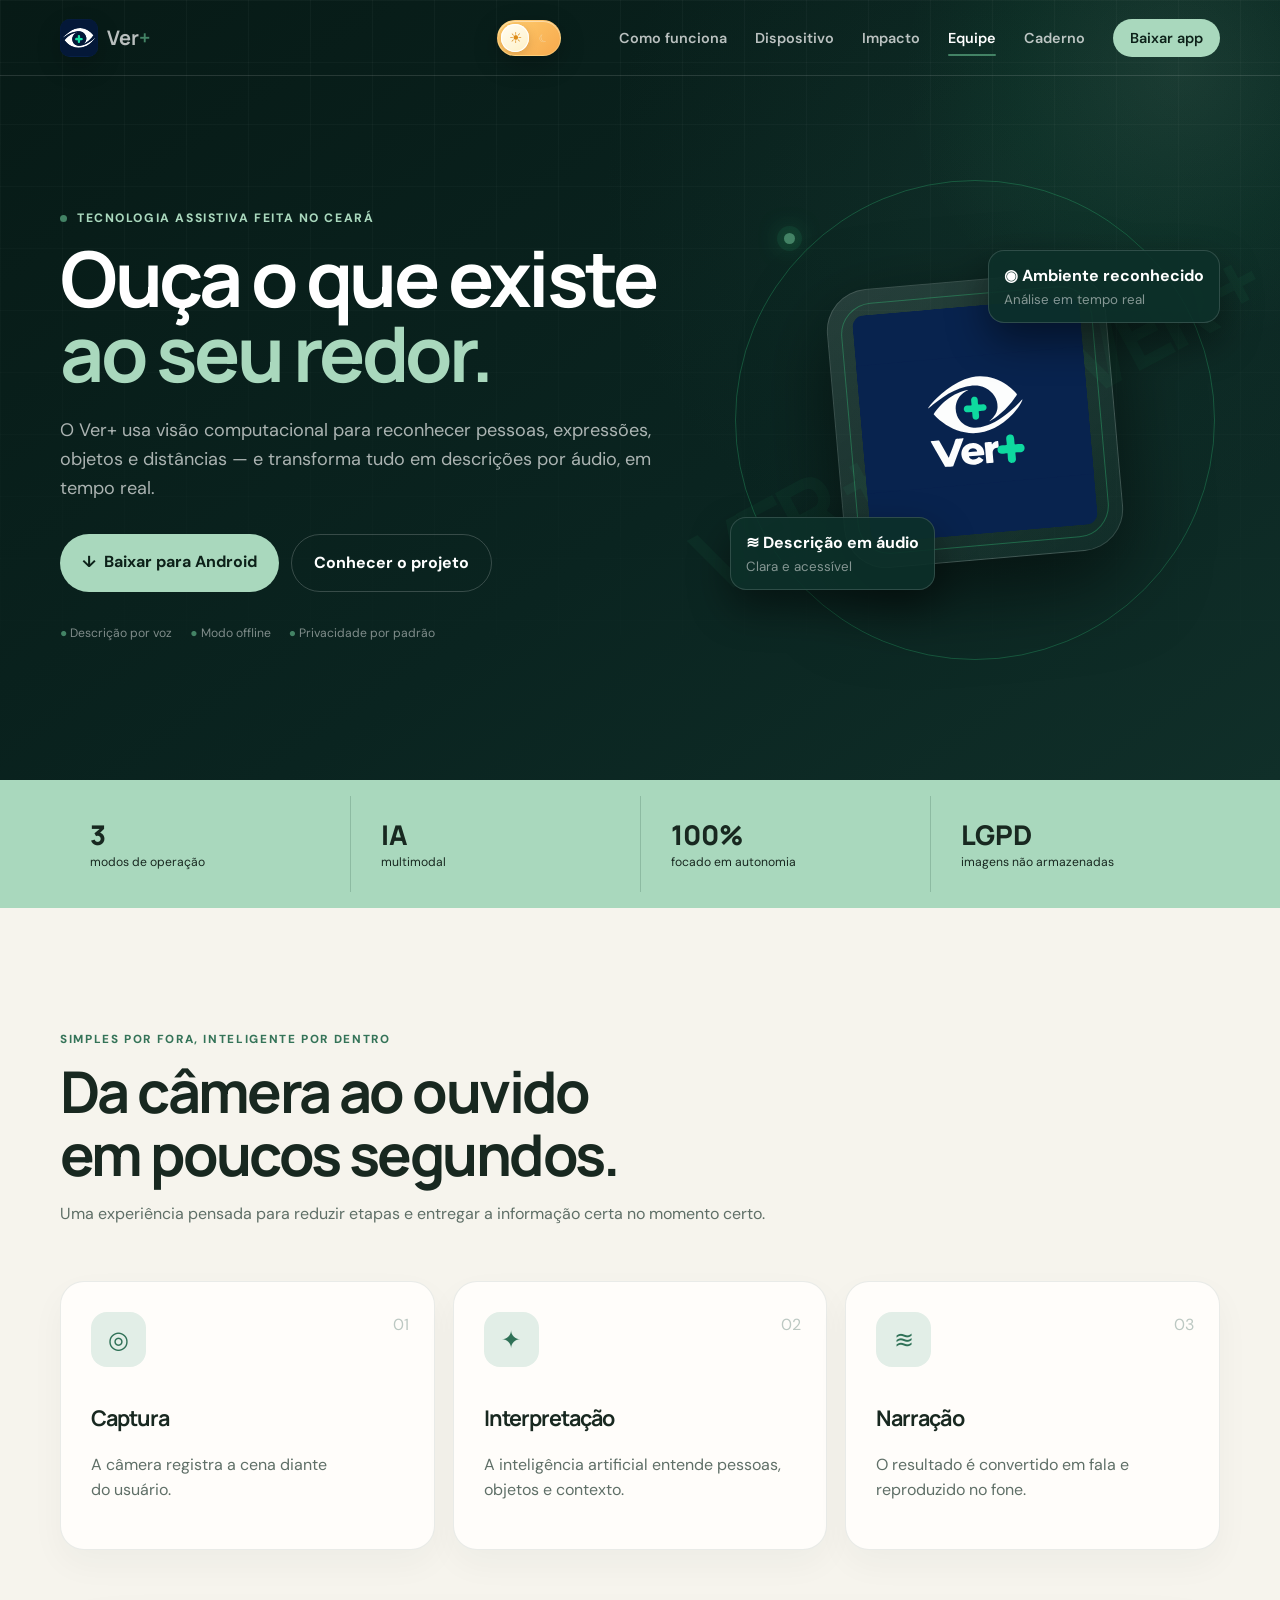
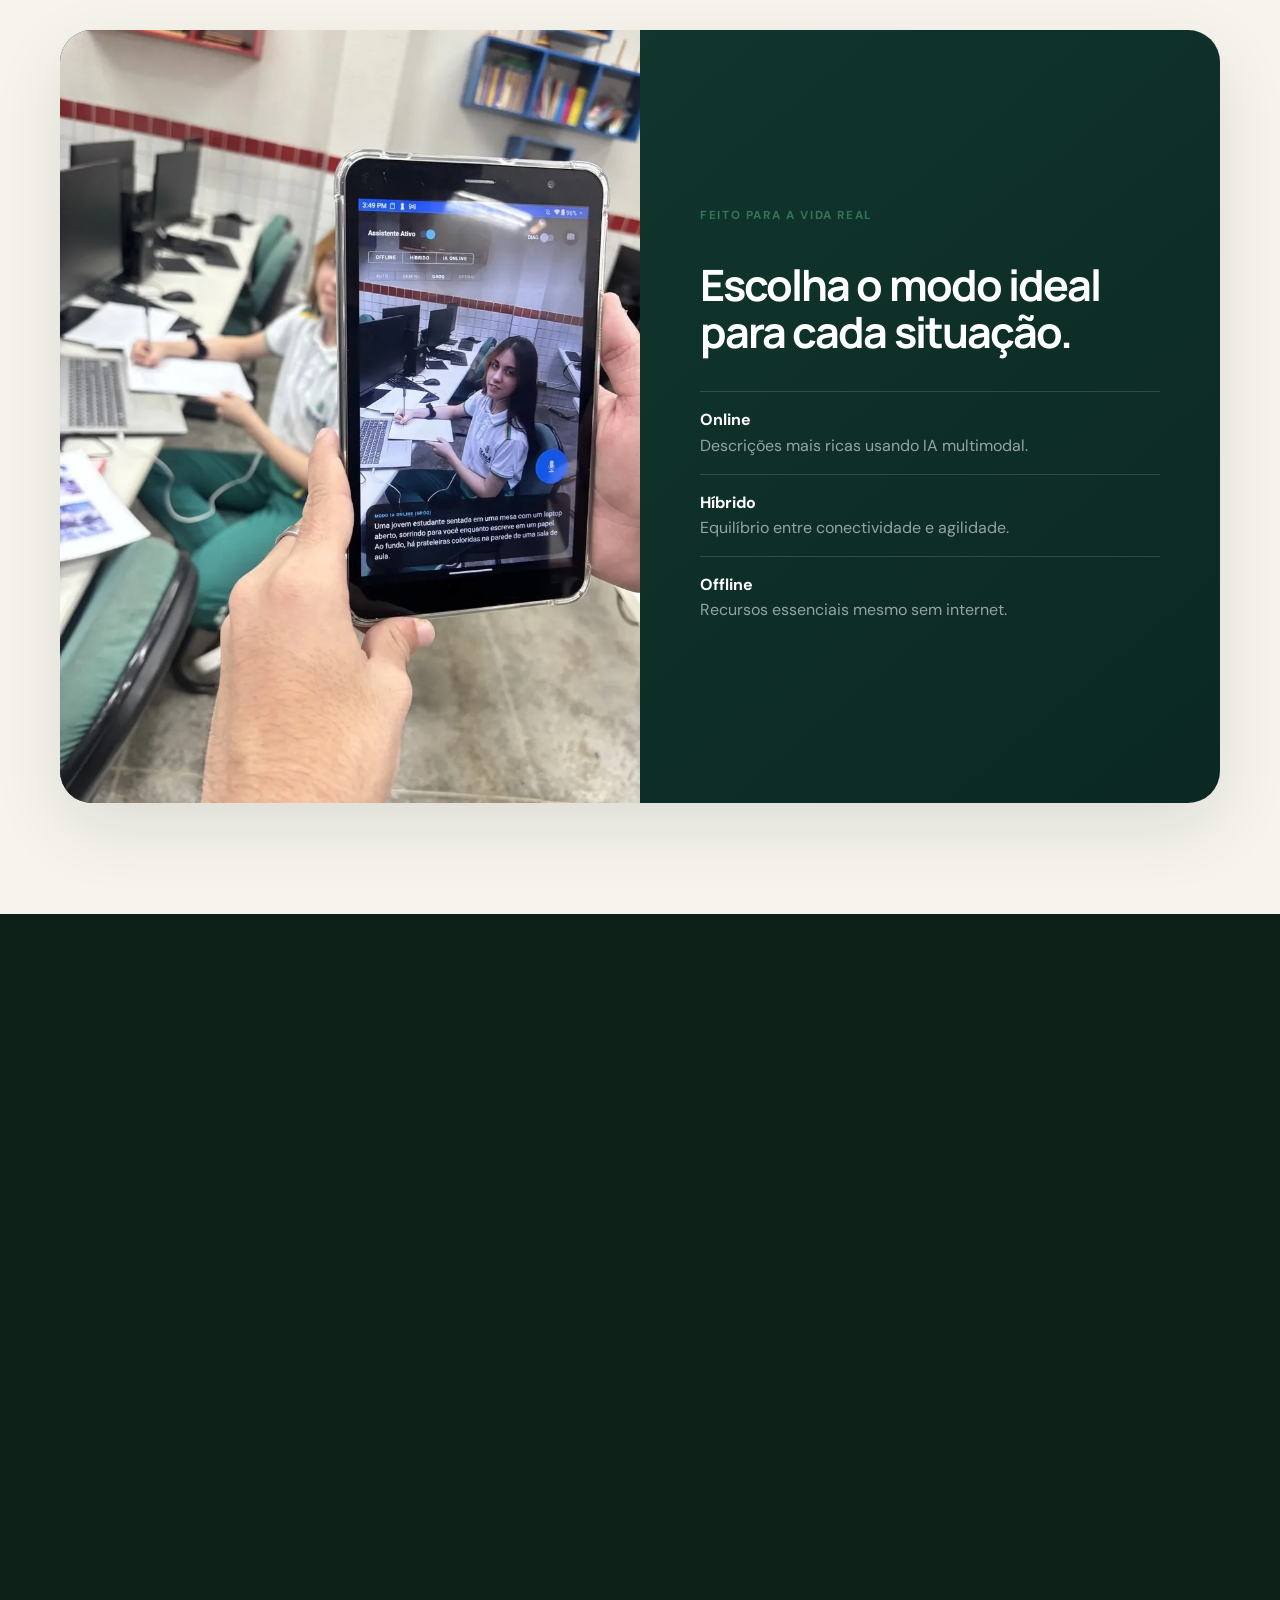
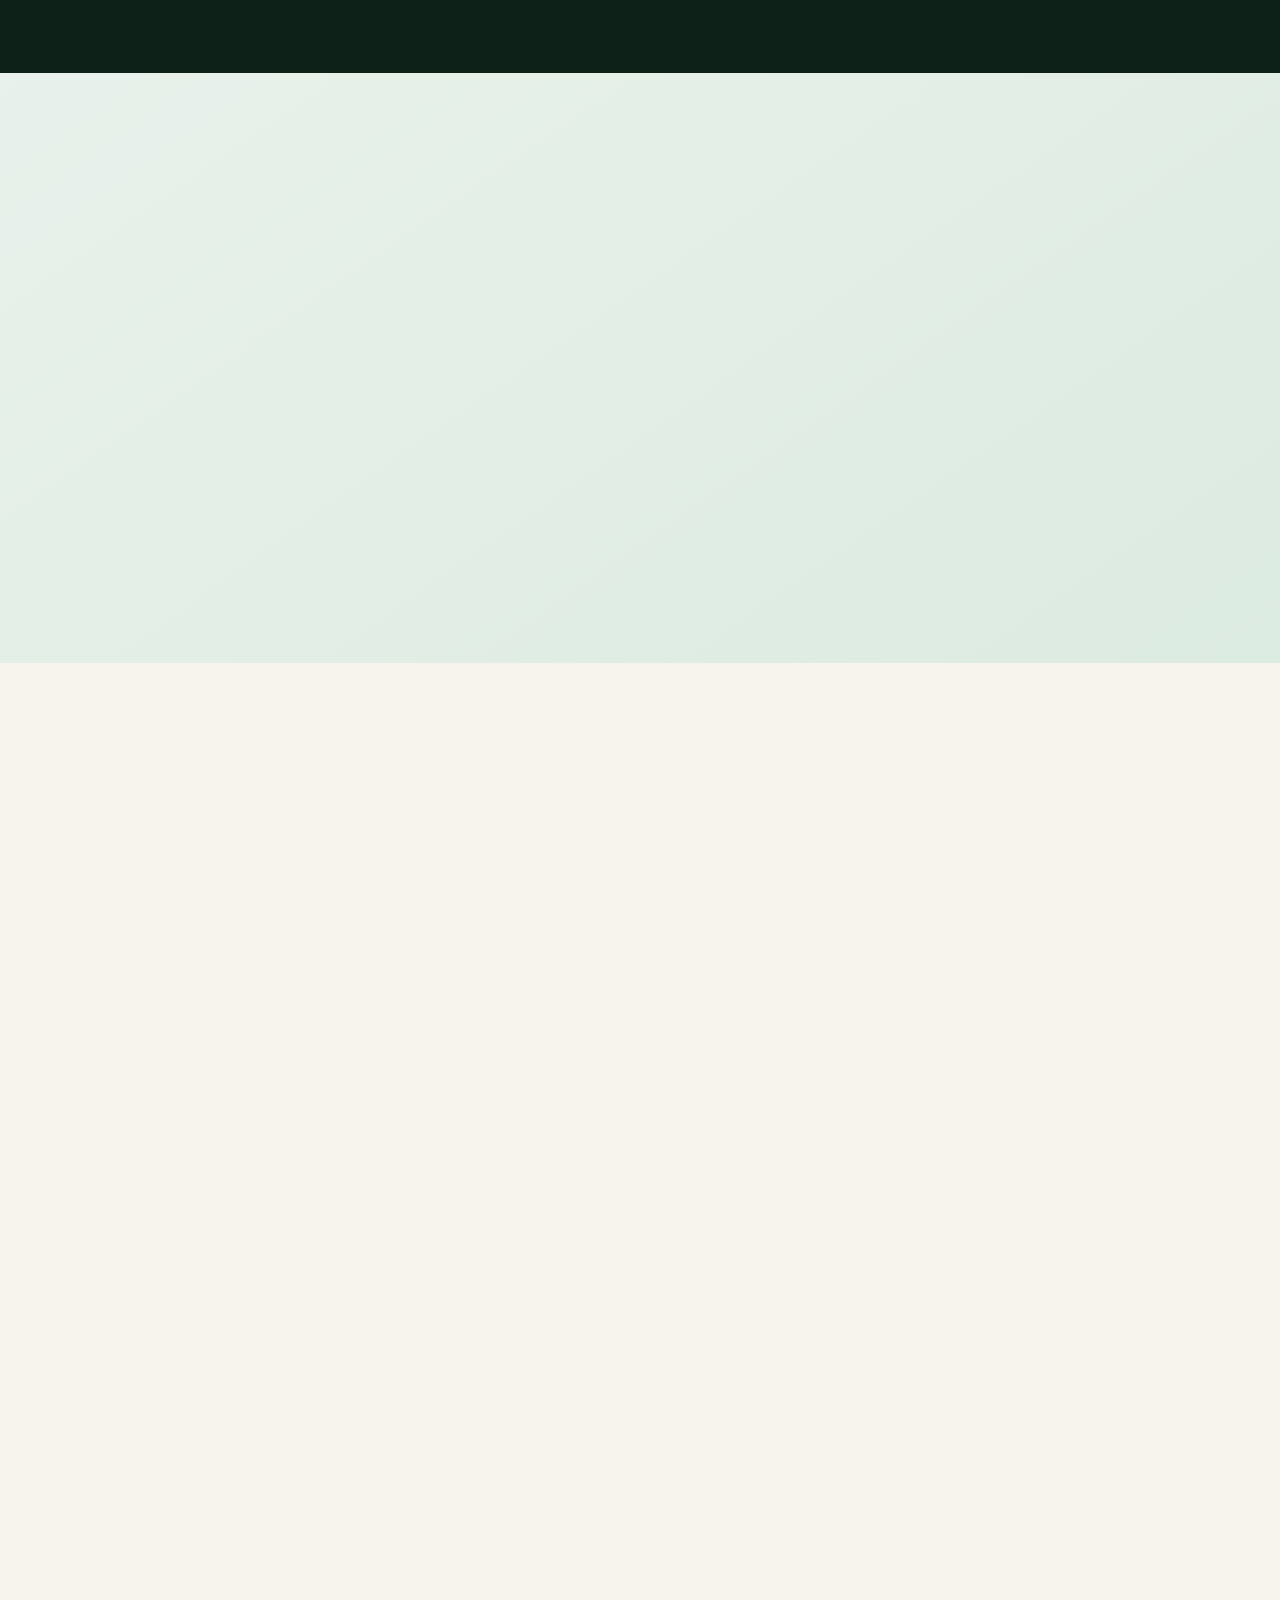
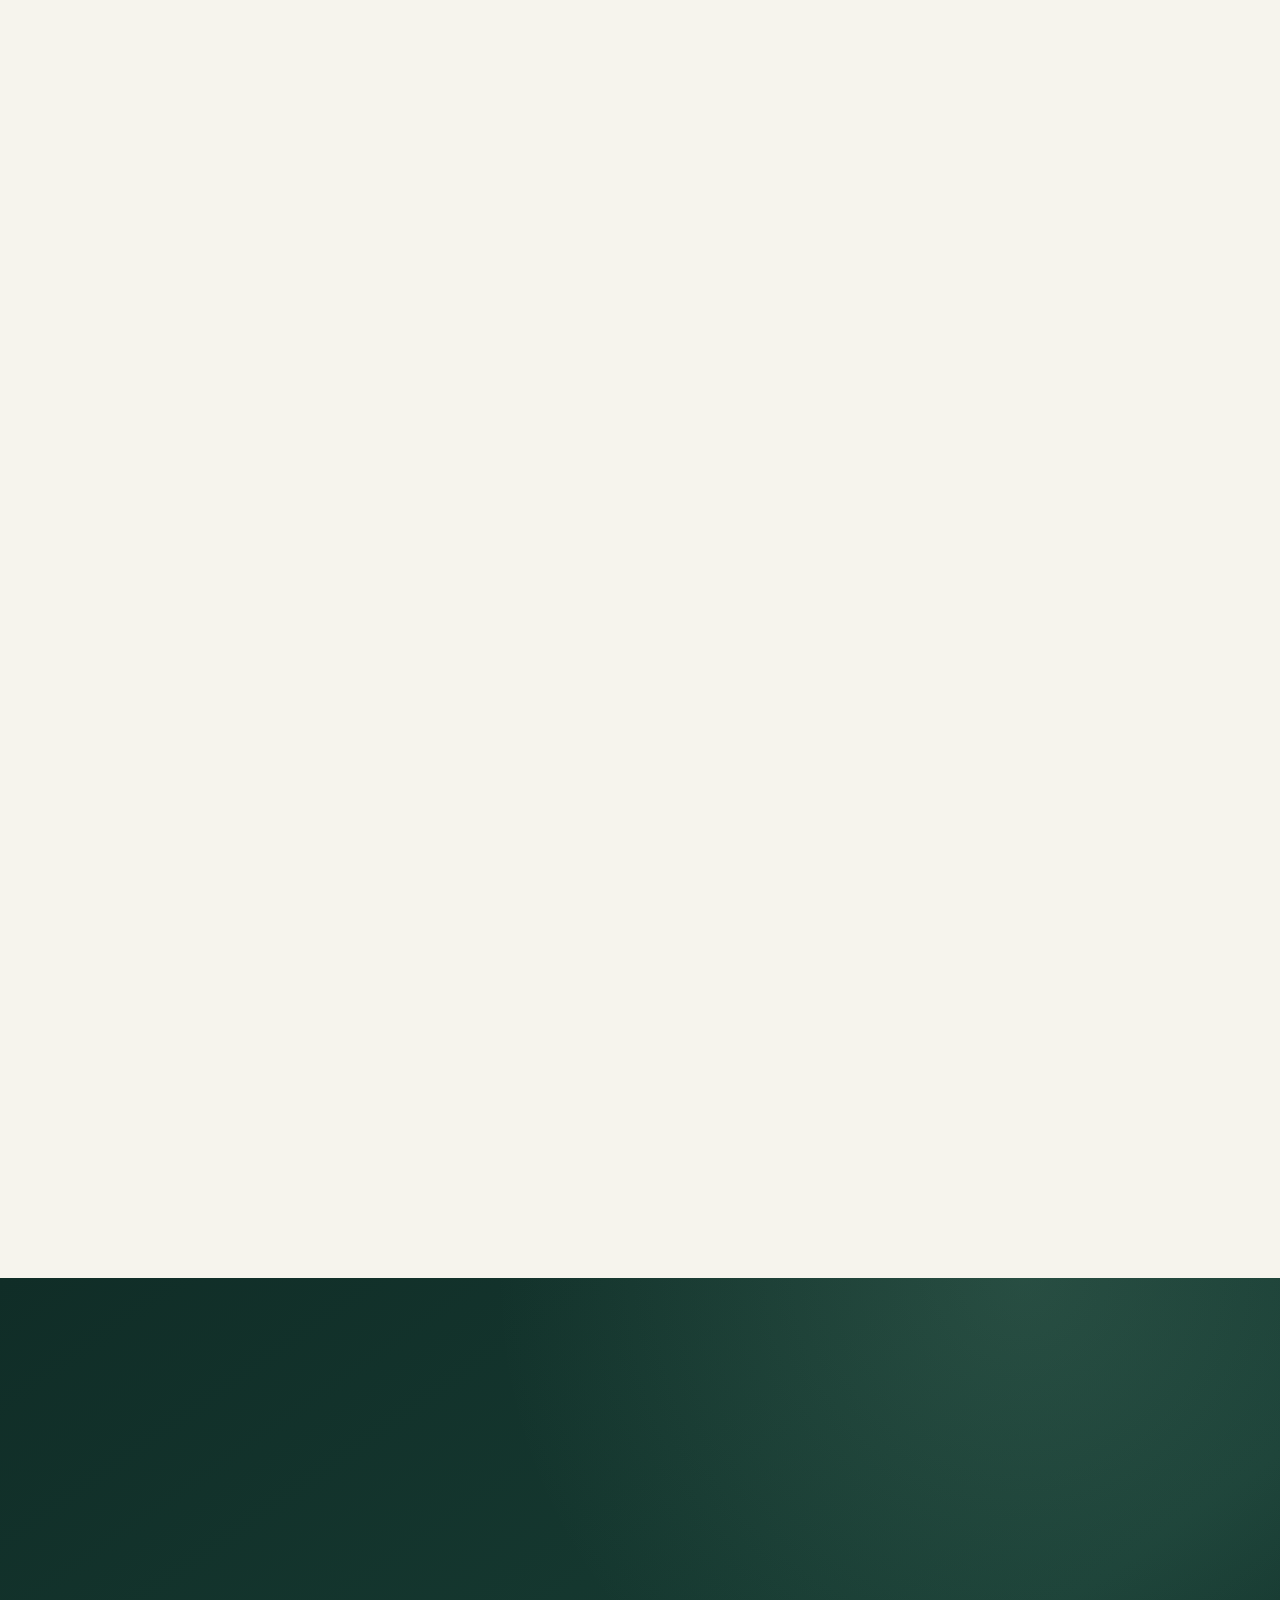
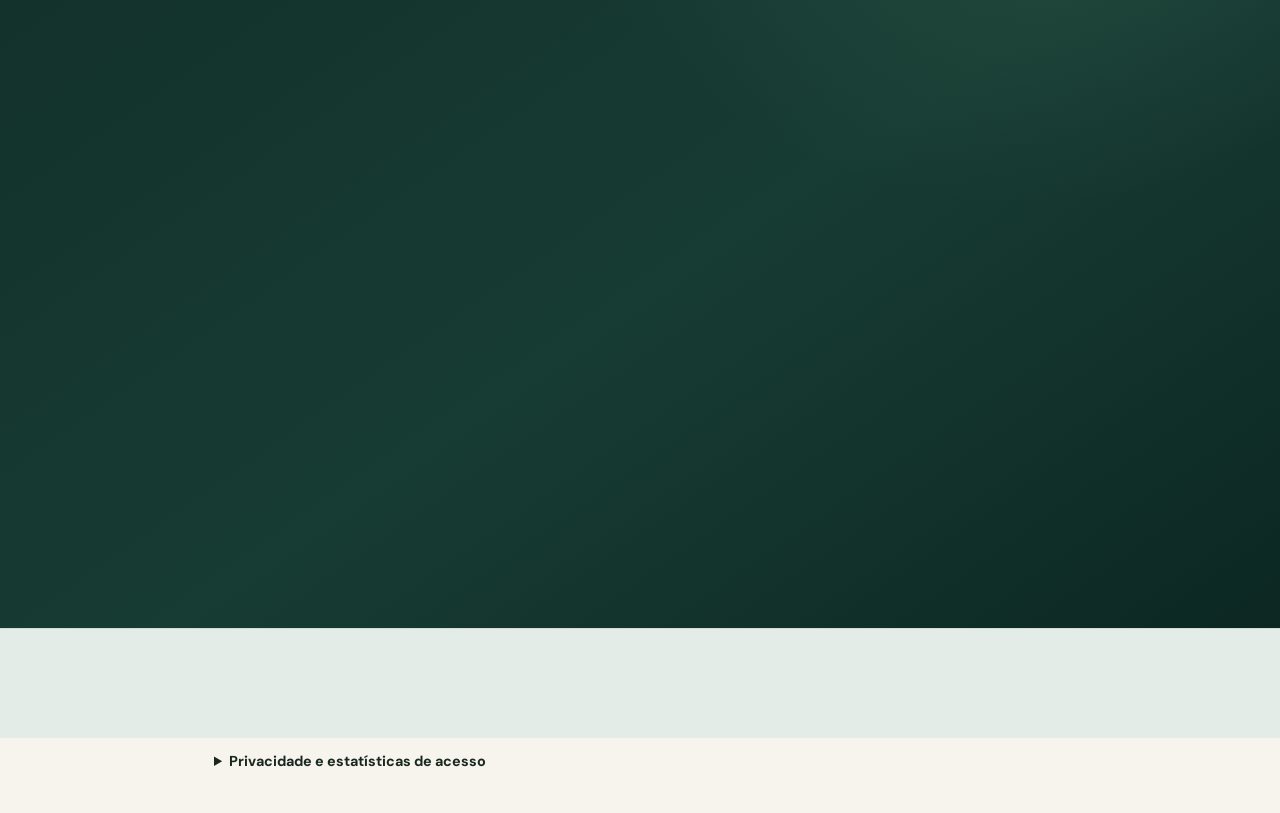
==== commit 35842400: "Atualiza download do Ver+ para a versão de teste 1.2.16" ====
--- a/index.html
+++ b/index.html
@@ -250,13 +250,13 @@
 <p class="kicker">Experimente o Ver+</p>
 <h2>A tecnologia começa com um toque.</h2>
 <p>Baixe gratuitamente o Ver+ para Android. Texto e cores funcionam sem internet; descrições de cenas exigem internet e uma chave pessoal de IA configurada no app. O botão acompanha os novos lançamentos.</p>
-<p id="meta" class="meta" aria-live="polite">● v1.2.15 • Versão de teste • 80,5 MB</p>
+<p id="meta" class="meta" aria-live="polite">● v1.2.16 • Versão de teste • 80,5 MB</p>
 <p>Abra <strong>Guia por voz</strong>, toque em <strong>Ativar “Ei, Guia”</strong> e permita o microfone. Com o Ver+ aberto, diga <strong>“Ei, Guia”</strong> para interromper a narração, aguarde <strong>“Ouvindo”</strong> e diga seu comando. A chamada funciona offline no Android 9 ou superior.</p>
 </div>
 <div>
-<a id="downloadBtn" class="downloadbtn" data-release-tag="v1.2.15" href="https://github.com/Vermais/ver-mais-site/releases/download/v1.2.15/ver-mais-v1.2.15.apk">↓ <span>
+<a id="downloadBtn" class="downloadbtn" data-release-tag="v1.2.16" href="https://github.com/Vermais/ver-mais-site/releases/download/v1.2.16/ver-mais-v1.2.16.apk">↓ <span>
 <small id="downloadLabel">Baixar versão de teste para Android</small>
-<b id="version">Ver+ 1.2.15 — Visual e uso da IA</b>
+<b id="version">Ver+ 1.2.16 — Câmera ESP Bluetooth</b>
 </span>
 </a>
 <small>Arquivo APK • Android 9 ou superior</small>
@@ -269,7 +269,7 @@
 <p class="app-lead">Descreva cenas com IA, ouça respostas e leia textos e cores sem internet.</p>
 <p>O Ver+ transforma informações visuais em palavras e áudio. Desenvolvido para apoiar pessoas cegas ou com baixa visão, reúne descrição de cenas com inteligência artificial, perguntas sobre imagens e leitura de textos em uma interface em português.</p>
 <p>Use a câmera do celular ou tablet, escolha uma ação e acompanhe o resultado por voz ou na tela.</p>
-<div class="app-badges" aria-label="Informações do aplicativo"><span>Versão 1.2.15 · MVP em teste</span><span>Android 9 ou superior</span><span>Interface em português</span></div>
+<div class="app-badges" aria-label="Informações do aplicativo"><span>Versão 1.2.16 · MVP em teste</span><span>Android 9 ou superior</span><span>Interface em português</span></div>
 </header>
 <details open>
 <summary>Descrição de cenas com IA</summary>
@@ -349,6 +349,14 @@
 </div>
 </details>
 <details open>
+<summary>Novidades da versão 1.2.16</summary>
+<div class="app-copy"><ul>
+<li>Corrige a orientação das fotos da câmera ESP Bluetooth.</li>
+<li>Melhora a descrição do ambiente e dos objetos visíveis.</li>
+<li>Faz uma segunda captura com luz em cenas escuras ou difíceis de interpretar. A luz automática requer firmware R11.2.</li>
+</ul><p><a href="https://github.com/Vermais/ver-mais-site/releases/tag/v1.2.16">Leia as notas da versão 1.2.16.</a></p></div>
+</details>
+<details>
 <summary>Novidades da versão 1.2.15</summary>
 <div class="app-copy"><ul>
 <li>Novo fundo vetorial e ações principais destacadas nos dois visuais.</li>
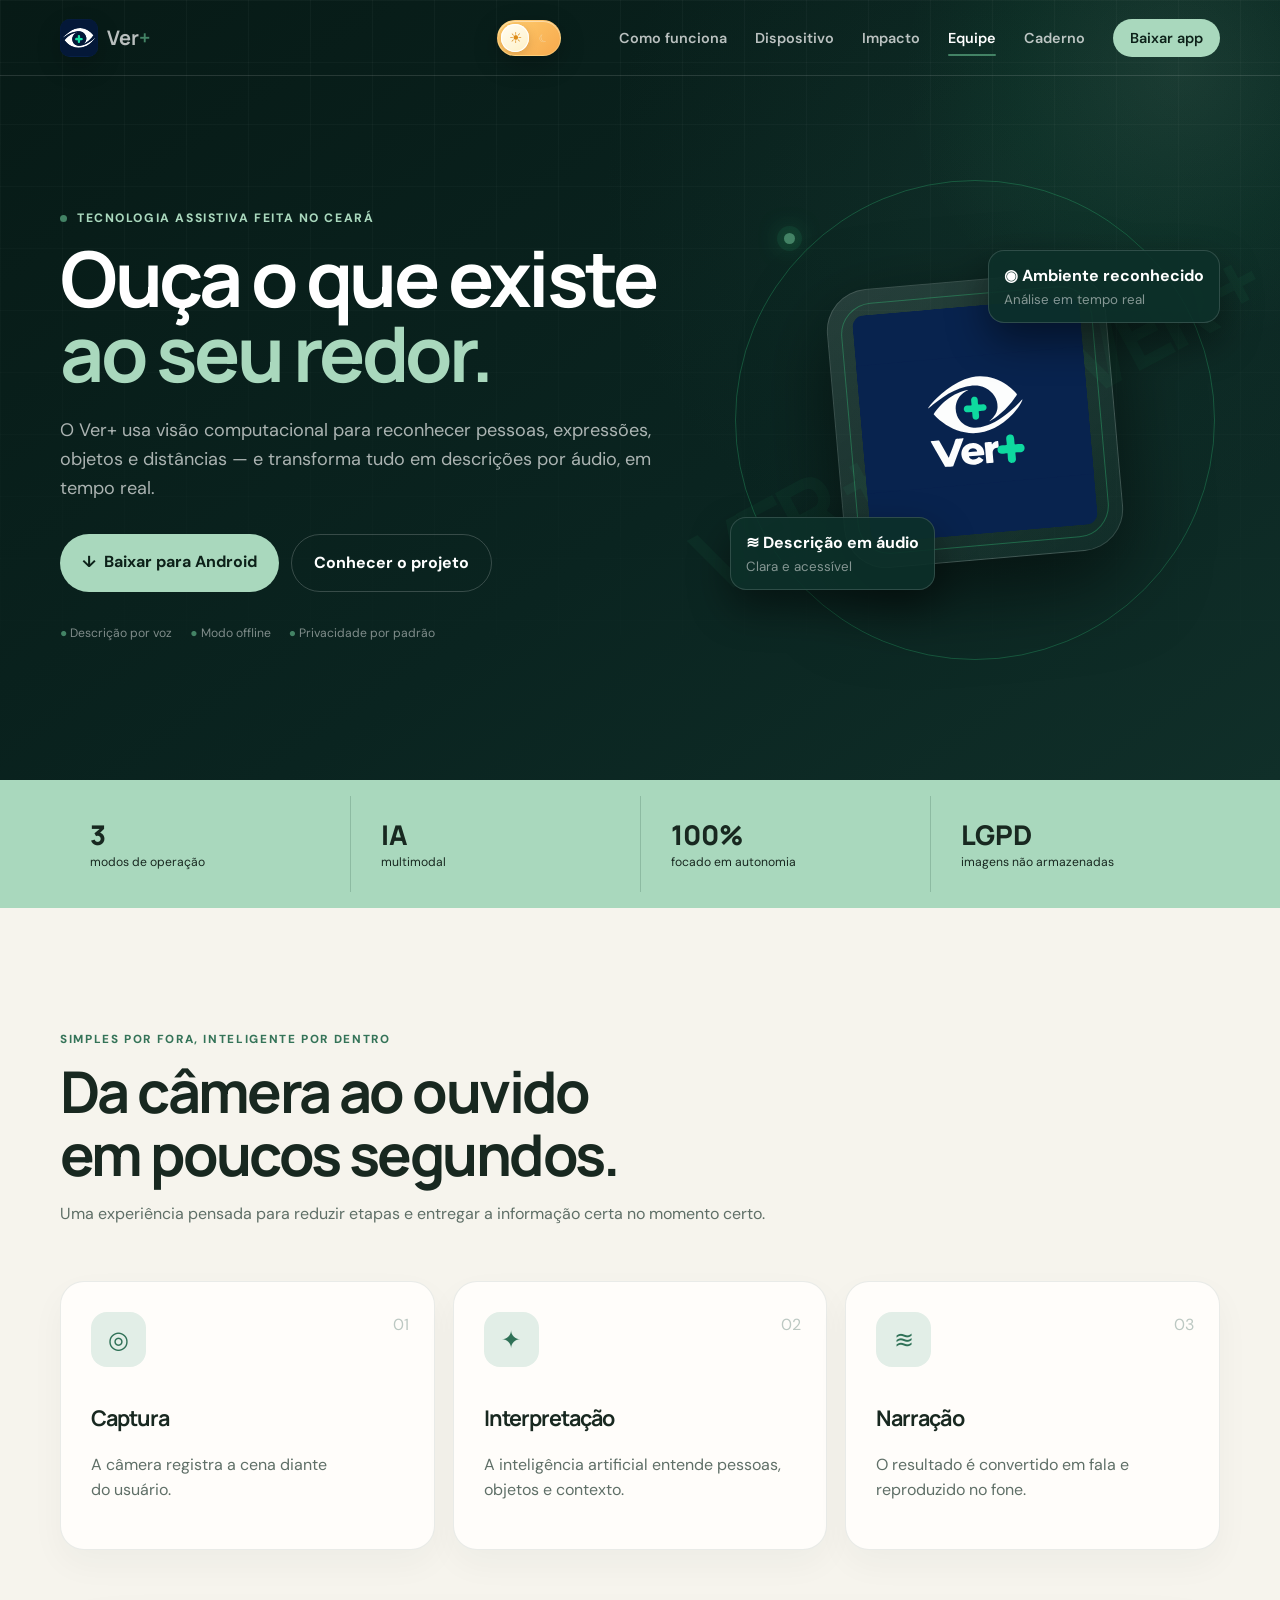
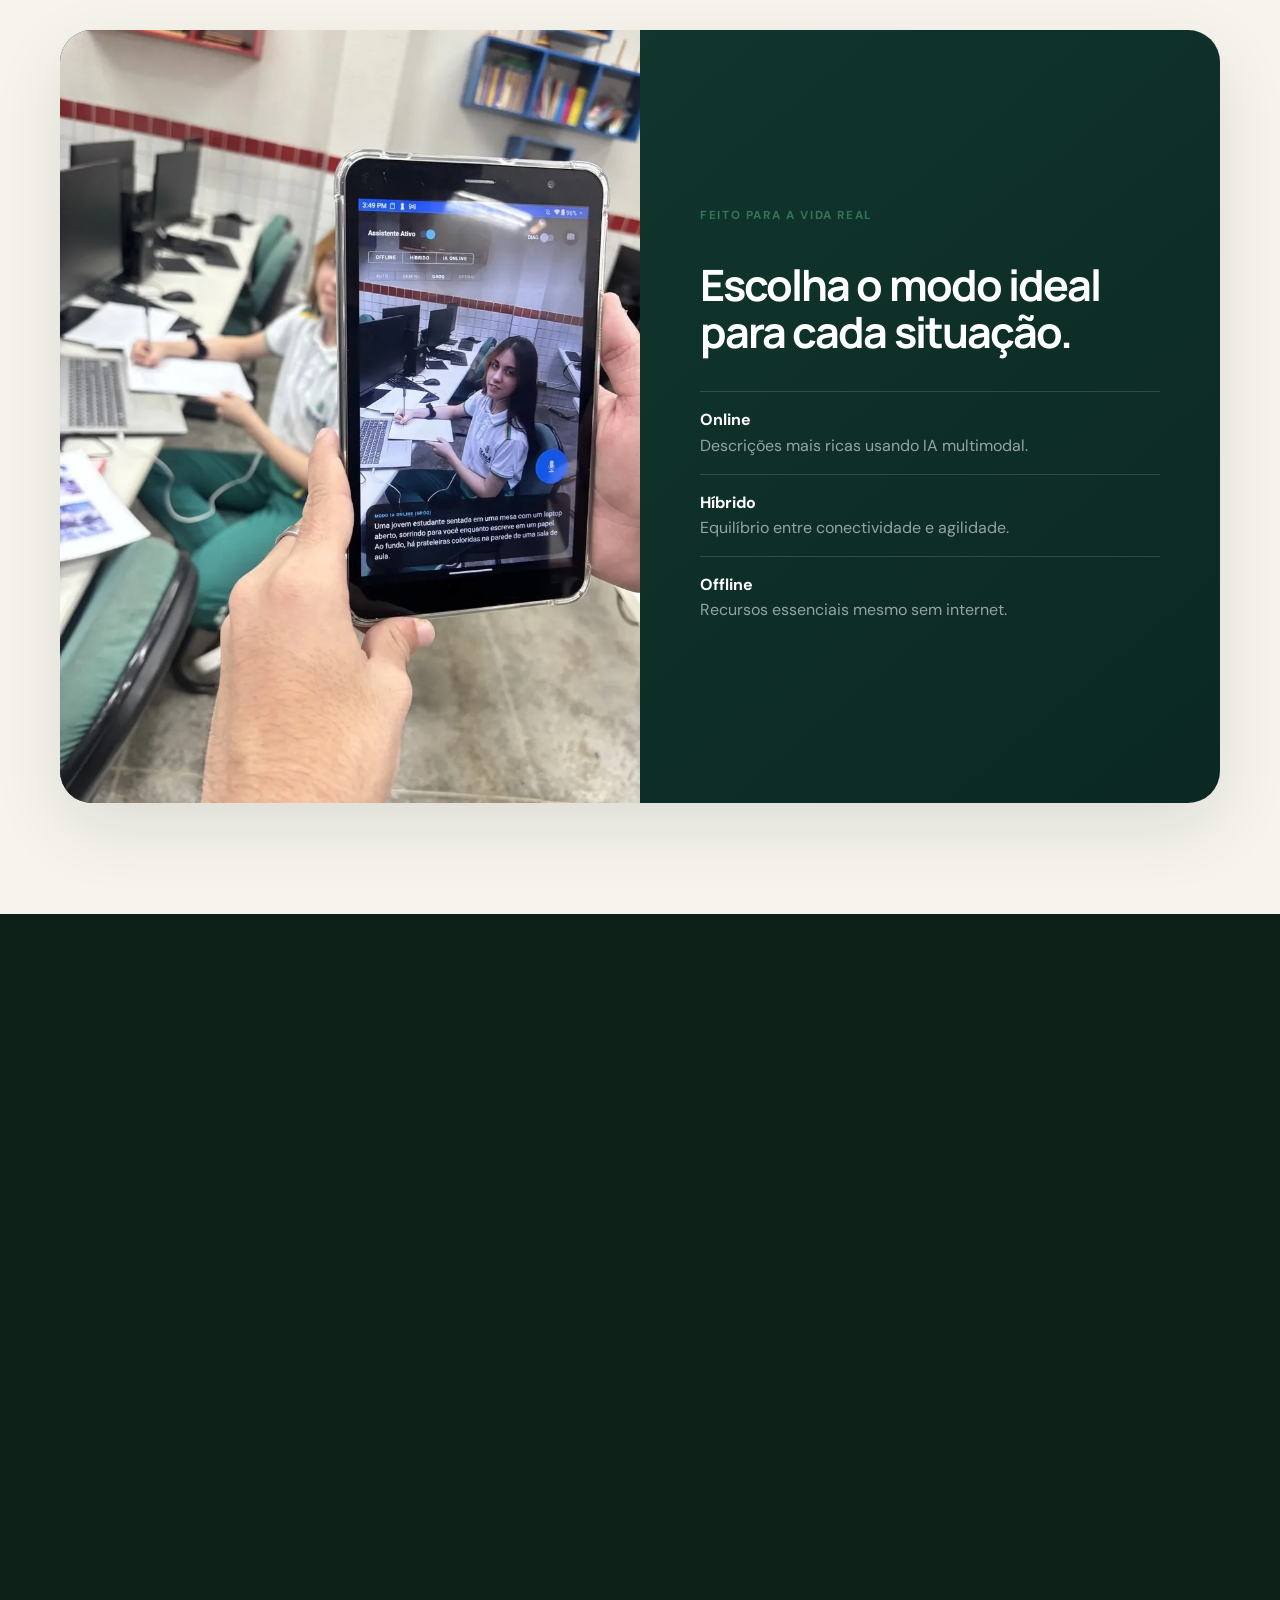
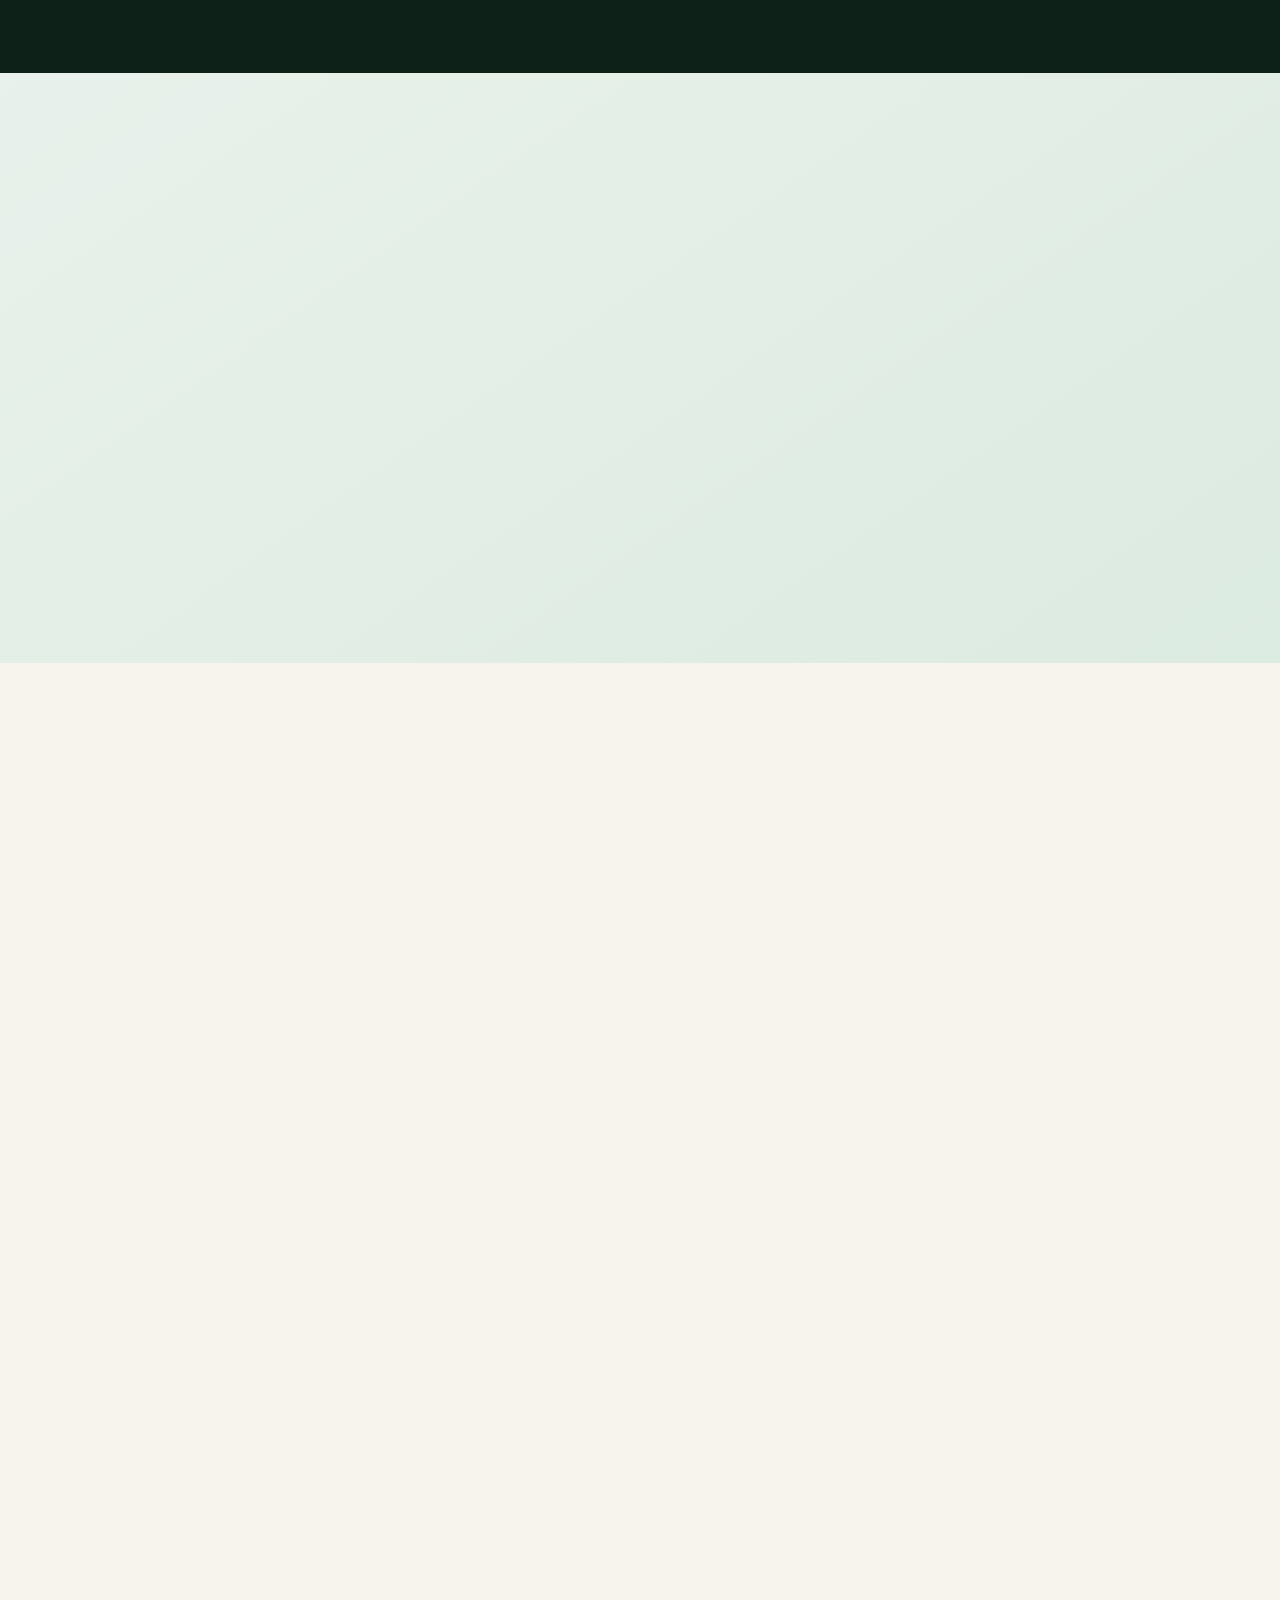
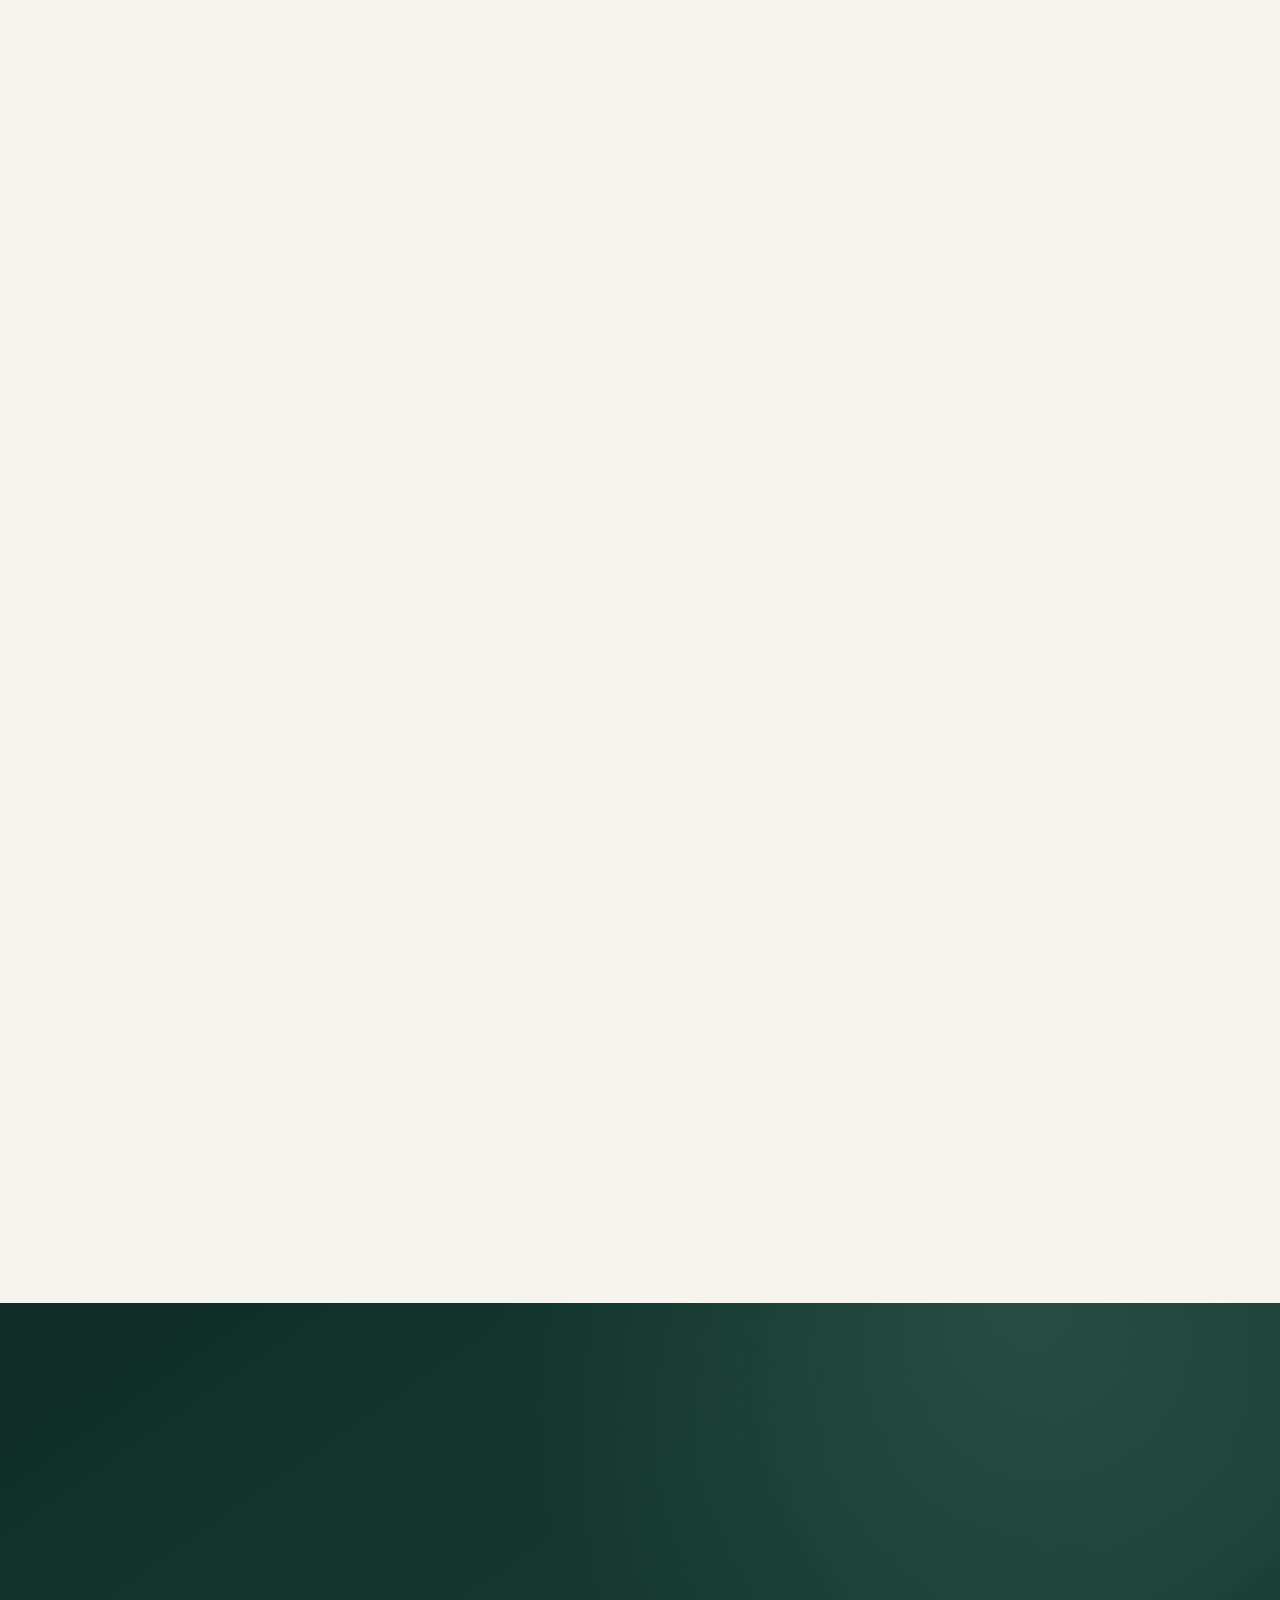
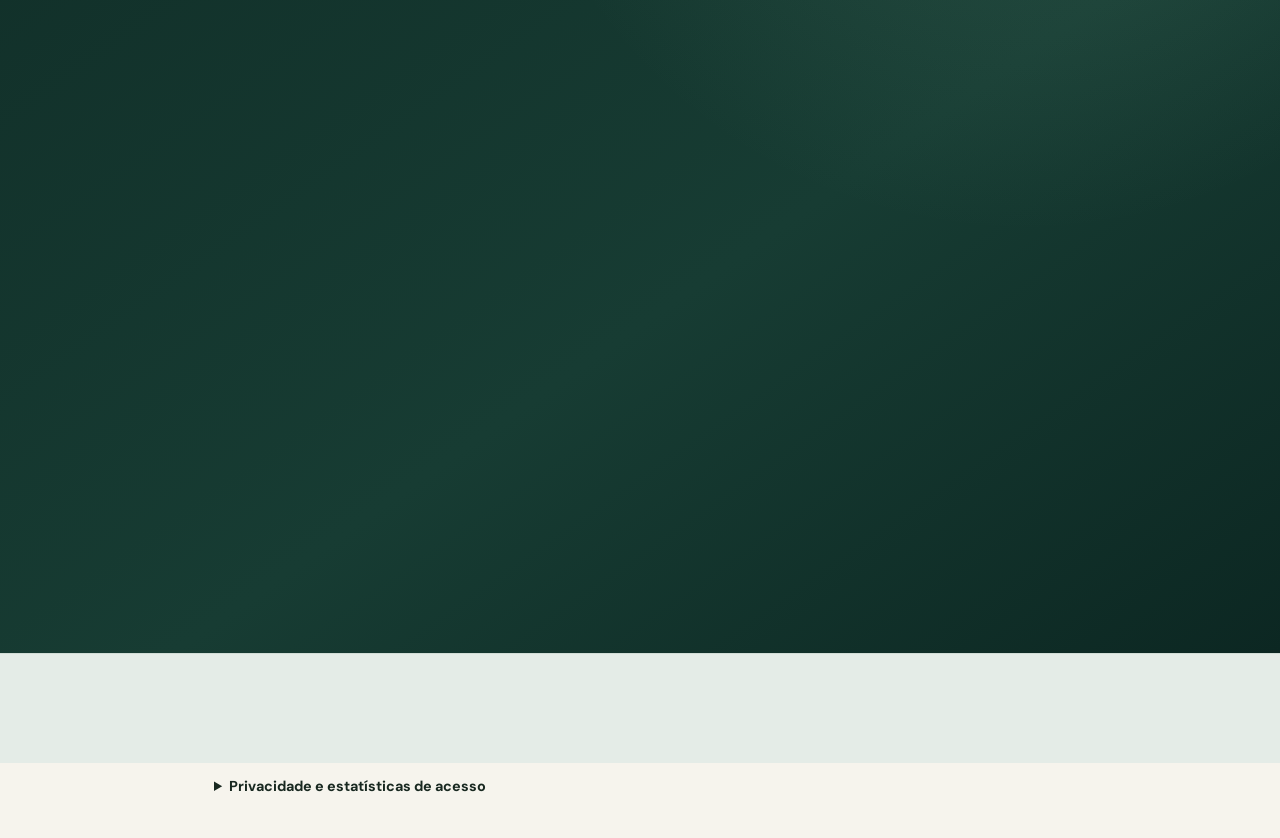
==== commit c89b51a6: "Aponta o download do Ver+ para a compilação 1.2.16 corrigida" ====
--- a/index.html
+++ b/index.html
@@ -254,7 +254,7 @@
 <p>Abra <strong>Guia por voz</strong>, toque em <strong>Ativar “Ei, Guia”</strong> e permita o microfone. Com o Ver+ aberto, diga <strong>“Ei, Guia”</strong> para interromper a narração, aguarde <strong>“Ouvindo”</strong> e diga seu comando. A chamada funciona offline no Android 9 ou superior.</p>
 </div>
 <div>
-<a id="downloadBtn" class="downloadbtn" data-release-tag="v1.2.16" href="https://github.com/Vermais/ver-mais-site/releases/download/v1.2.16/ver-mais-v1.2.16.apk">↓ <span>
+<a id="downloadBtn" class="downloadbtn" data-release-tag="v1.2.16" href="https://github.com/Vermais/ver-mais-site/releases/download/v1.2.16/ver-mais-v1.2.16-corrigido.apk">↓ <span>
 <small id="downloadLabel">Baixar versão de teste para Android</small>
 <b id="version">Ver+ 1.2.16 — Câmera ESP Bluetooth</b>
 </span>
@@ -351,9 +351,9 @@
 <details open>
 <summary>Novidades da versão 1.2.16</summary>
 <div class="app-copy"><ul>
-<li>Corrige a orientação das fotos da câmera ESP Bluetooth.</li>
+<li>Corrige a orientação e o espelhamento das fotos da câmera ESP Bluetooth.</li>
 <li>Melhora a descrição do ambiente e dos objetos visíveis.</li>
-<li>Faz uma segunda captura com luz em cenas escuras ou difíceis de interpretar. A luz automática requer firmware R11.2.</li>
+<li>Faz uma segunda captura com flash somente quando a primeira foto indica baixa luminosidade. O flash automático requer firmware R11.2.</li>
 </ul><p><a href="https://github.com/Vermais/ver-mais-site/releases/tag/v1.2.16">Leia as notas da versão 1.2.16.</a></p></div>
 </details>
 <details>
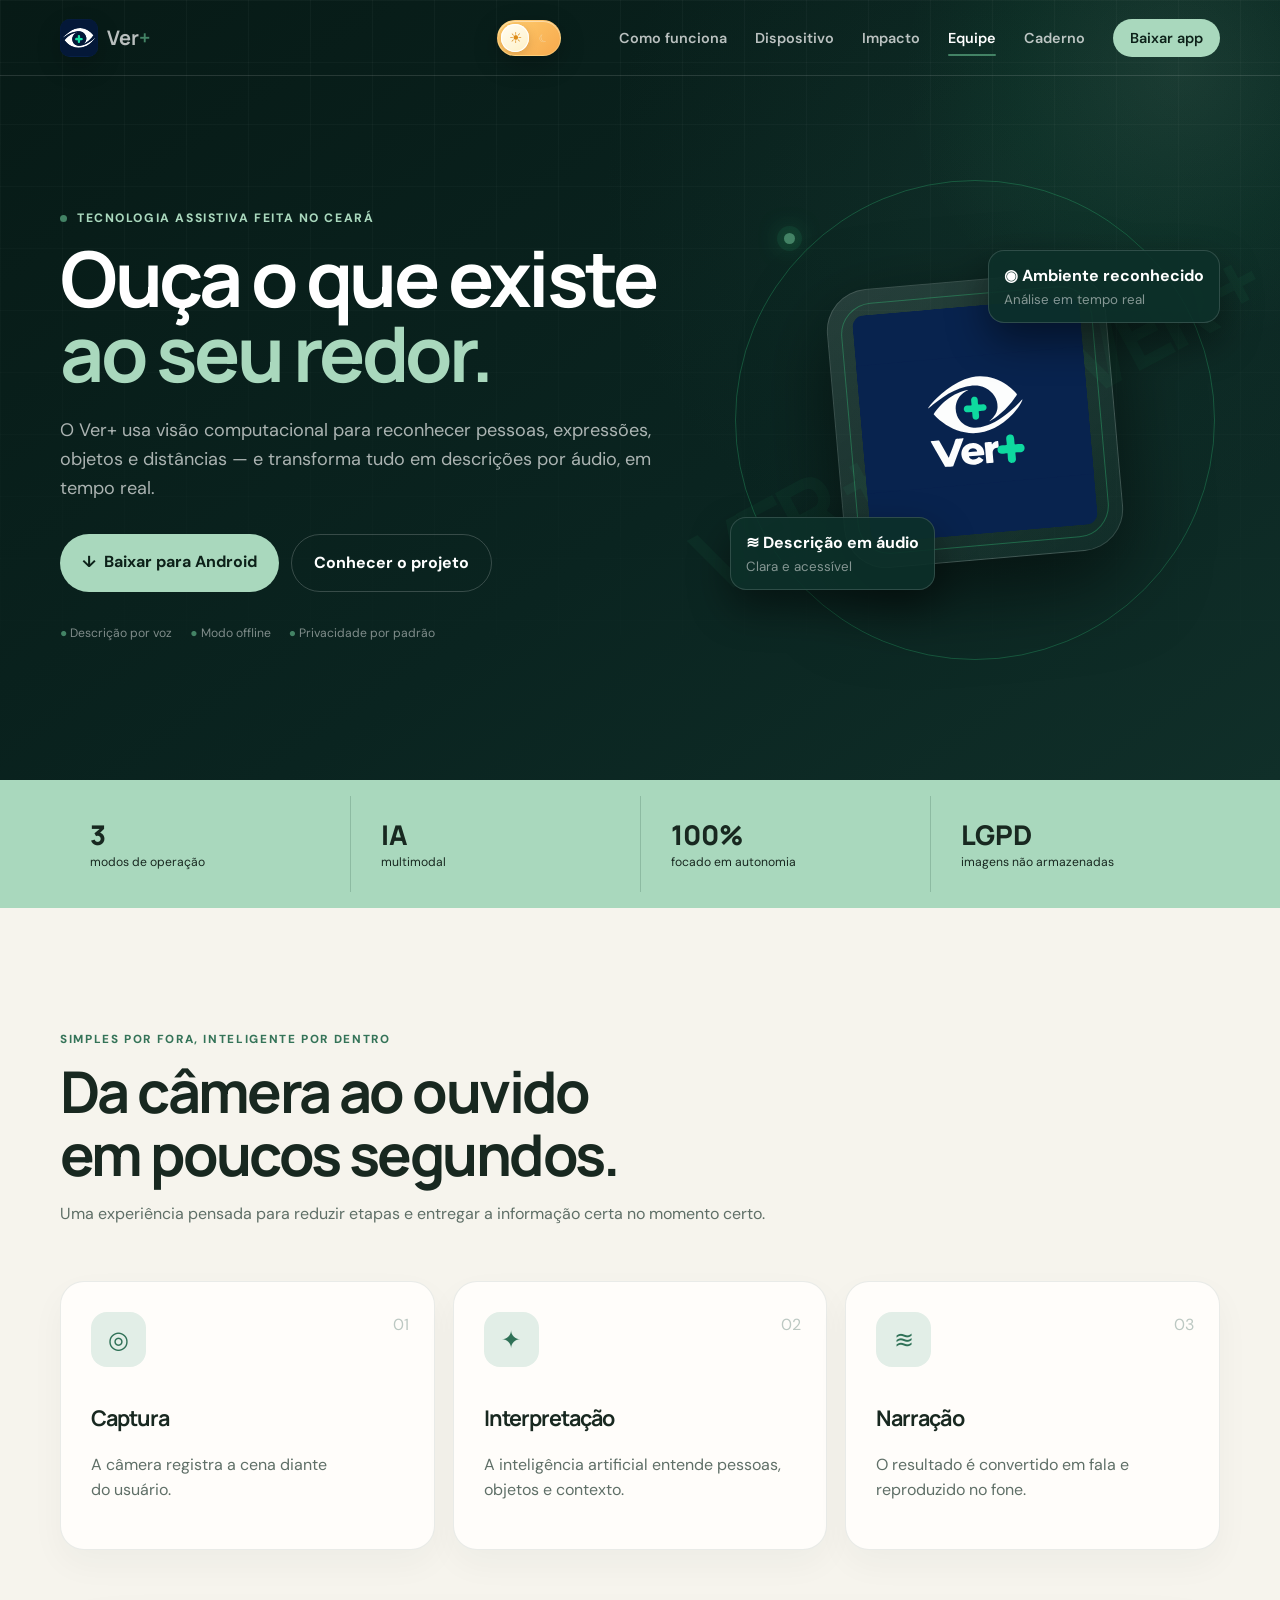
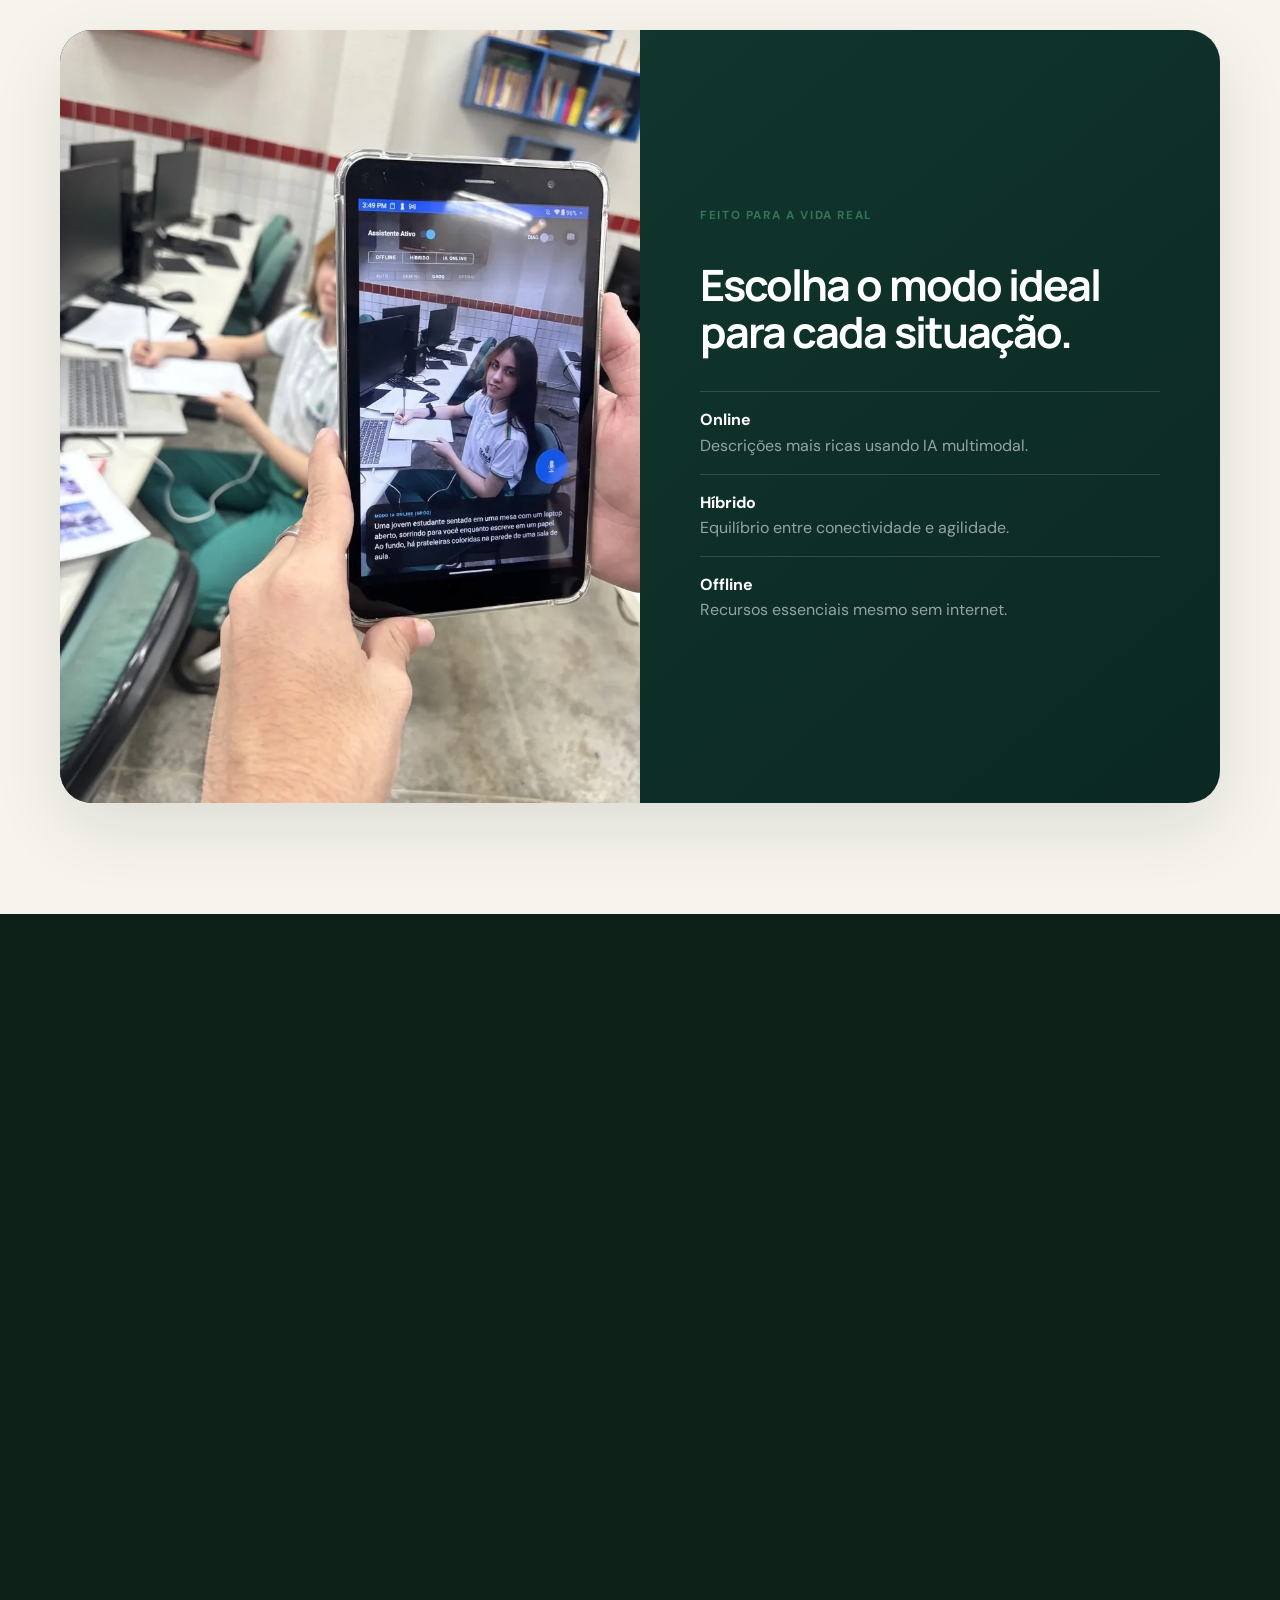
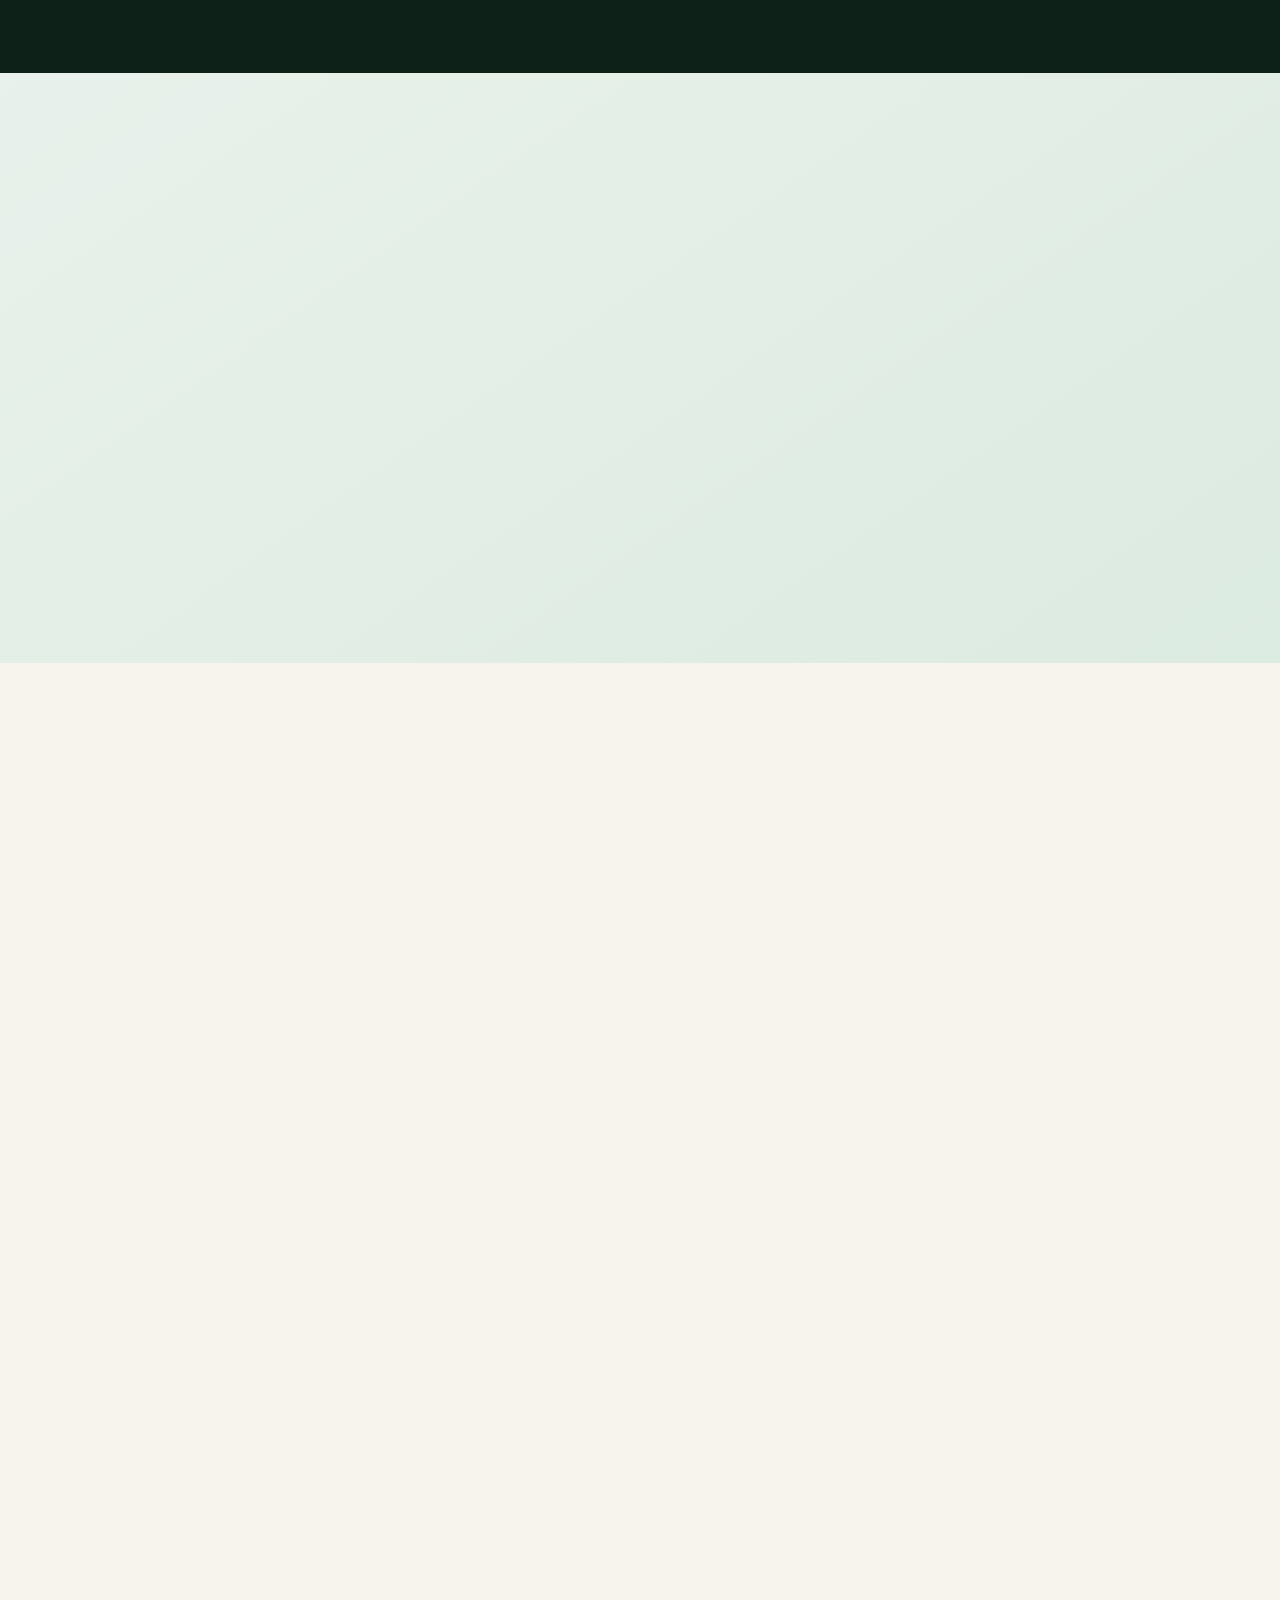
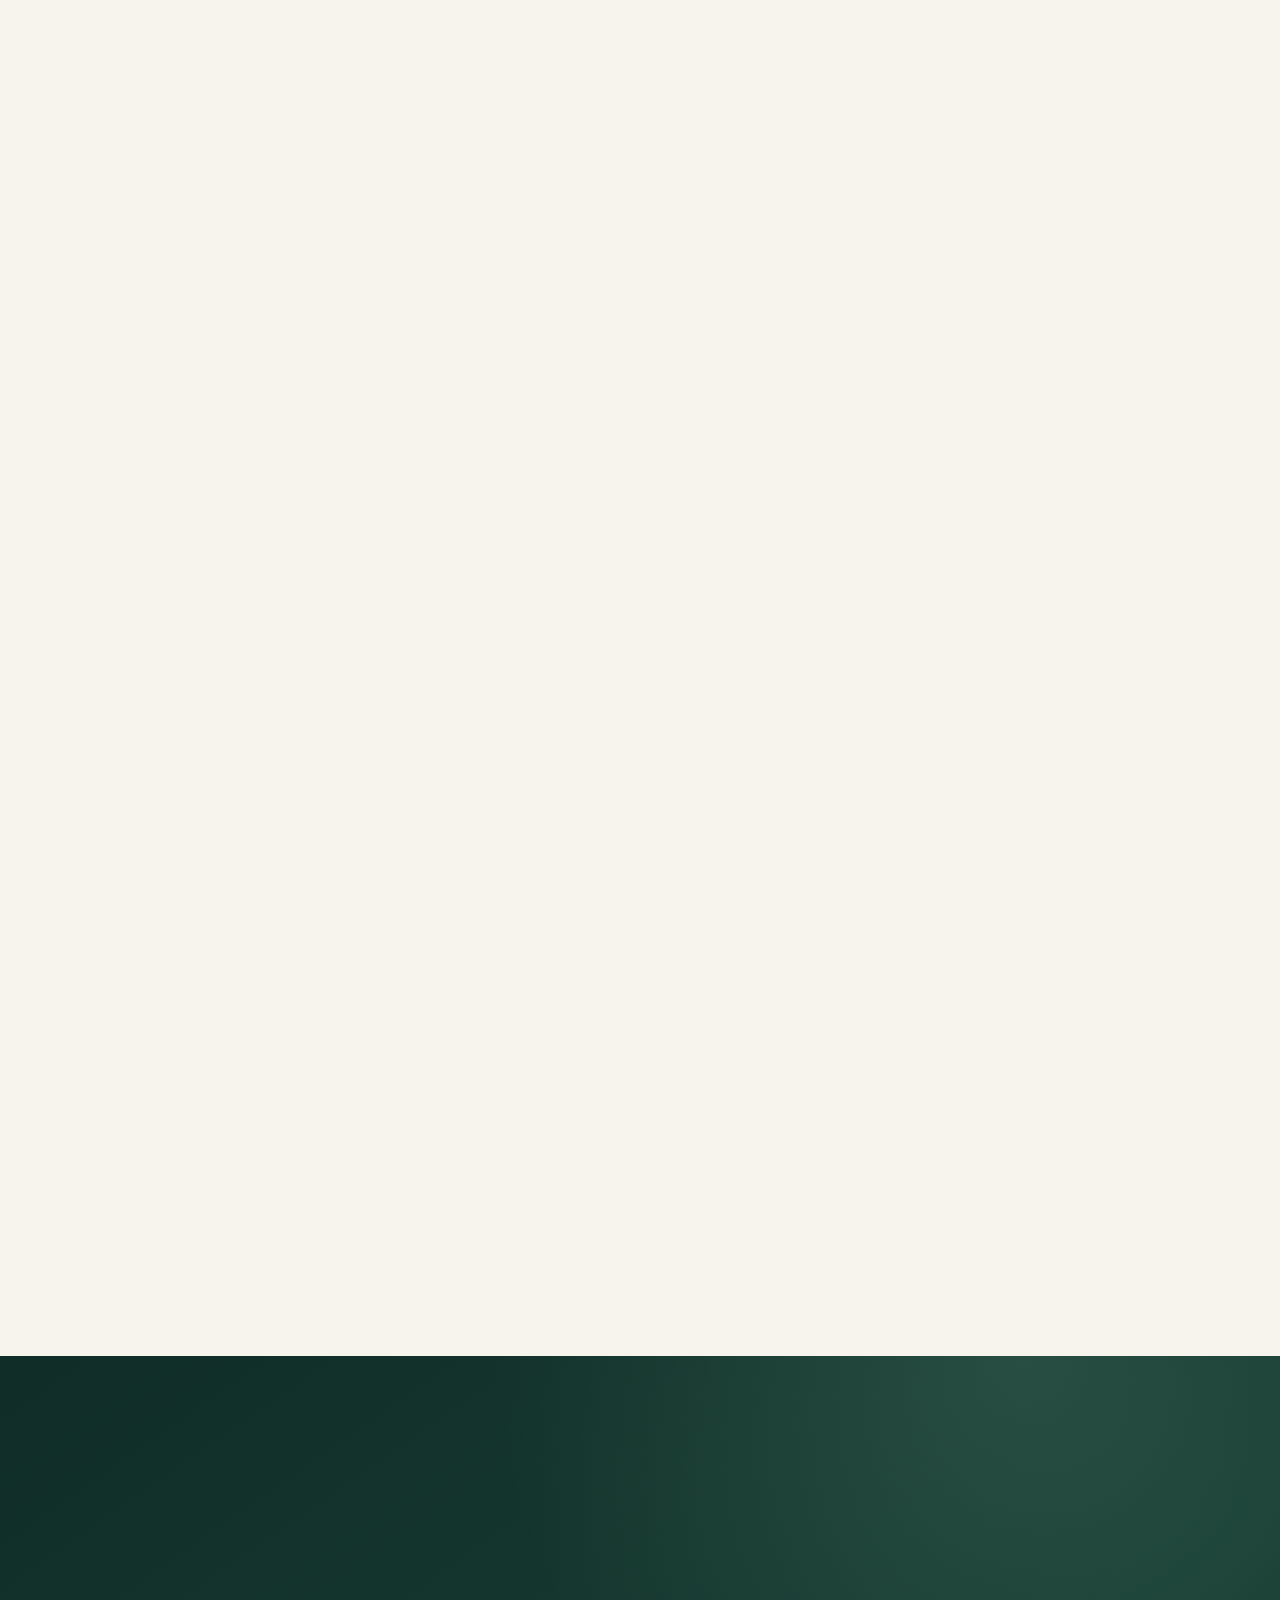
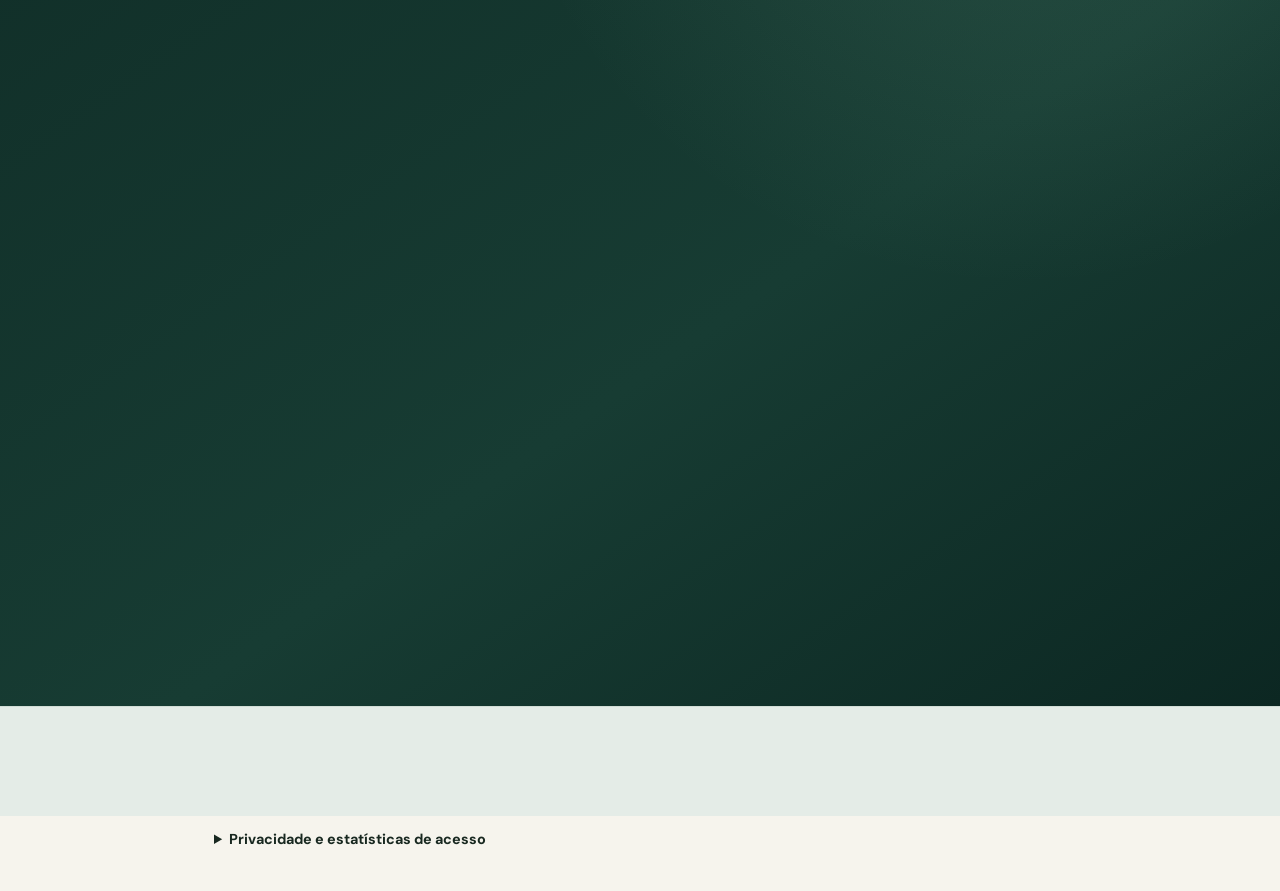
==== commit 594a274a: "Publica o download do Ver + 1.2.18" ====
--- a/index.html
+++ b/index.html
@@ -250,13 +250,13 @@
 <p class="kicker">Experimente o Ver+</p>
 <h2>A tecnologia começa com um toque.</h2>
 <p>Baixe gratuitamente o Ver+ para Android. Texto e cores funcionam sem internet; descrições de cenas exigem internet e uma chave pessoal de IA configurada no app. O botão acompanha os novos lançamentos.</p>
-<p id="meta" class="meta" aria-live="polite">● v1.2.16 • Versão de teste • 80,5 MB</p>
+<p id="meta" class="meta" aria-live="polite">● v1.2.18 • Versão de teste • 80,6 MB</p>
 <p>Abra <strong>Guia por voz</strong>, toque em <strong>Ativar “Ei, Guia”</strong> e permita o microfone. Com o Ver+ aberto, diga <strong>“Ei, Guia”</strong> para interromper a narração, aguarde <strong>“Ouvindo”</strong> e diga seu comando. A chamada funciona offline no Android 9 ou superior.</p>
 </div>
 <div>
-<a id="downloadBtn" class="downloadbtn" data-release-tag="v1.2.16" href="https://github.com/Vermais/ver-mais-site/releases/download/v1.2.16/ver-mais-v1.2.16-corrigido.apk">↓ <span>
+<a id="downloadBtn" class="downloadbtn" data-release-tag="v1.2.18" href="https://github.com/Vermais/ver-mais-site/releases/download/v1.2.18/ver-mais-v1.2.18.apk">↓ <span>
 <small id="downloadLabel">Baixar versão de teste para Android</small>
-<b id="version">Ver+ 1.2.16 — Câmera ESP Bluetooth</b>
+<b id="version">Ver+ 1.2.18 — Telas de câmera</b>
 </span>
 </a>
 <small>Arquivo APK • Android 9 ou superior</small>
@@ -269,7 +269,7 @@
 <p class="app-lead">Descreva cenas com IA, ouça respostas e leia textos e cores sem internet.</p>
 <p>O Ver+ transforma informações visuais em palavras e áudio. Desenvolvido para apoiar pessoas cegas ou com baixa visão, reúne descrição de cenas com inteligência artificial, perguntas sobre imagens e leitura de textos em uma interface em português.</p>
 <p>Use a câmera do celular ou tablet, escolha uma ação e acompanhe o resultado por voz ou na tela.</p>
-<div class="app-badges" aria-label="Informações do aplicativo"><span>Versão 1.2.16 · MVP em teste</span><span>Android 9 ou superior</span><span>Interface em português</span></div>
+<div class="app-badges" aria-label="Informações do aplicativo"><span>Versão 1.2.18 · MVP em teste</span><span>Android 9 ou superior</span><span>Interface em português</span></div>
 </header>
 <details open>
 <summary>Descrição de cenas com IA</summary>
@@ -349,6 +349,14 @@
 </div>
 </details>
 <details open>
+<summary>Novidades da versão 1.2.18</summary>
+<div class="app-copy"><ul>
+<li>O cartão “À sua frente” aparece nas câmeras do celular e do ESP32, com as ações Ouvir e Perguntar.</li>
+<li>A velocidade da voz fica na rolagem e os controles adicionais ficam em Ajustes da câmera.</li>
+<li>A tela de conexão do ESP32 tem um atalho para usar a câmera do celular.</li>
+</ul><p><a href="https://github.com/Vermais/ver-mais-site/releases/tag/v1.2.18">Leia as notas da versão 1.2.18.</a></p></div>
+</details>
+<details>
 <summary>Novidades da versão 1.2.16</summary>
 <div class="app-copy"><ul>
 <li>Corrige a orientação e o espelhamento das fotos da câmera ESP Bluetooth.</li>
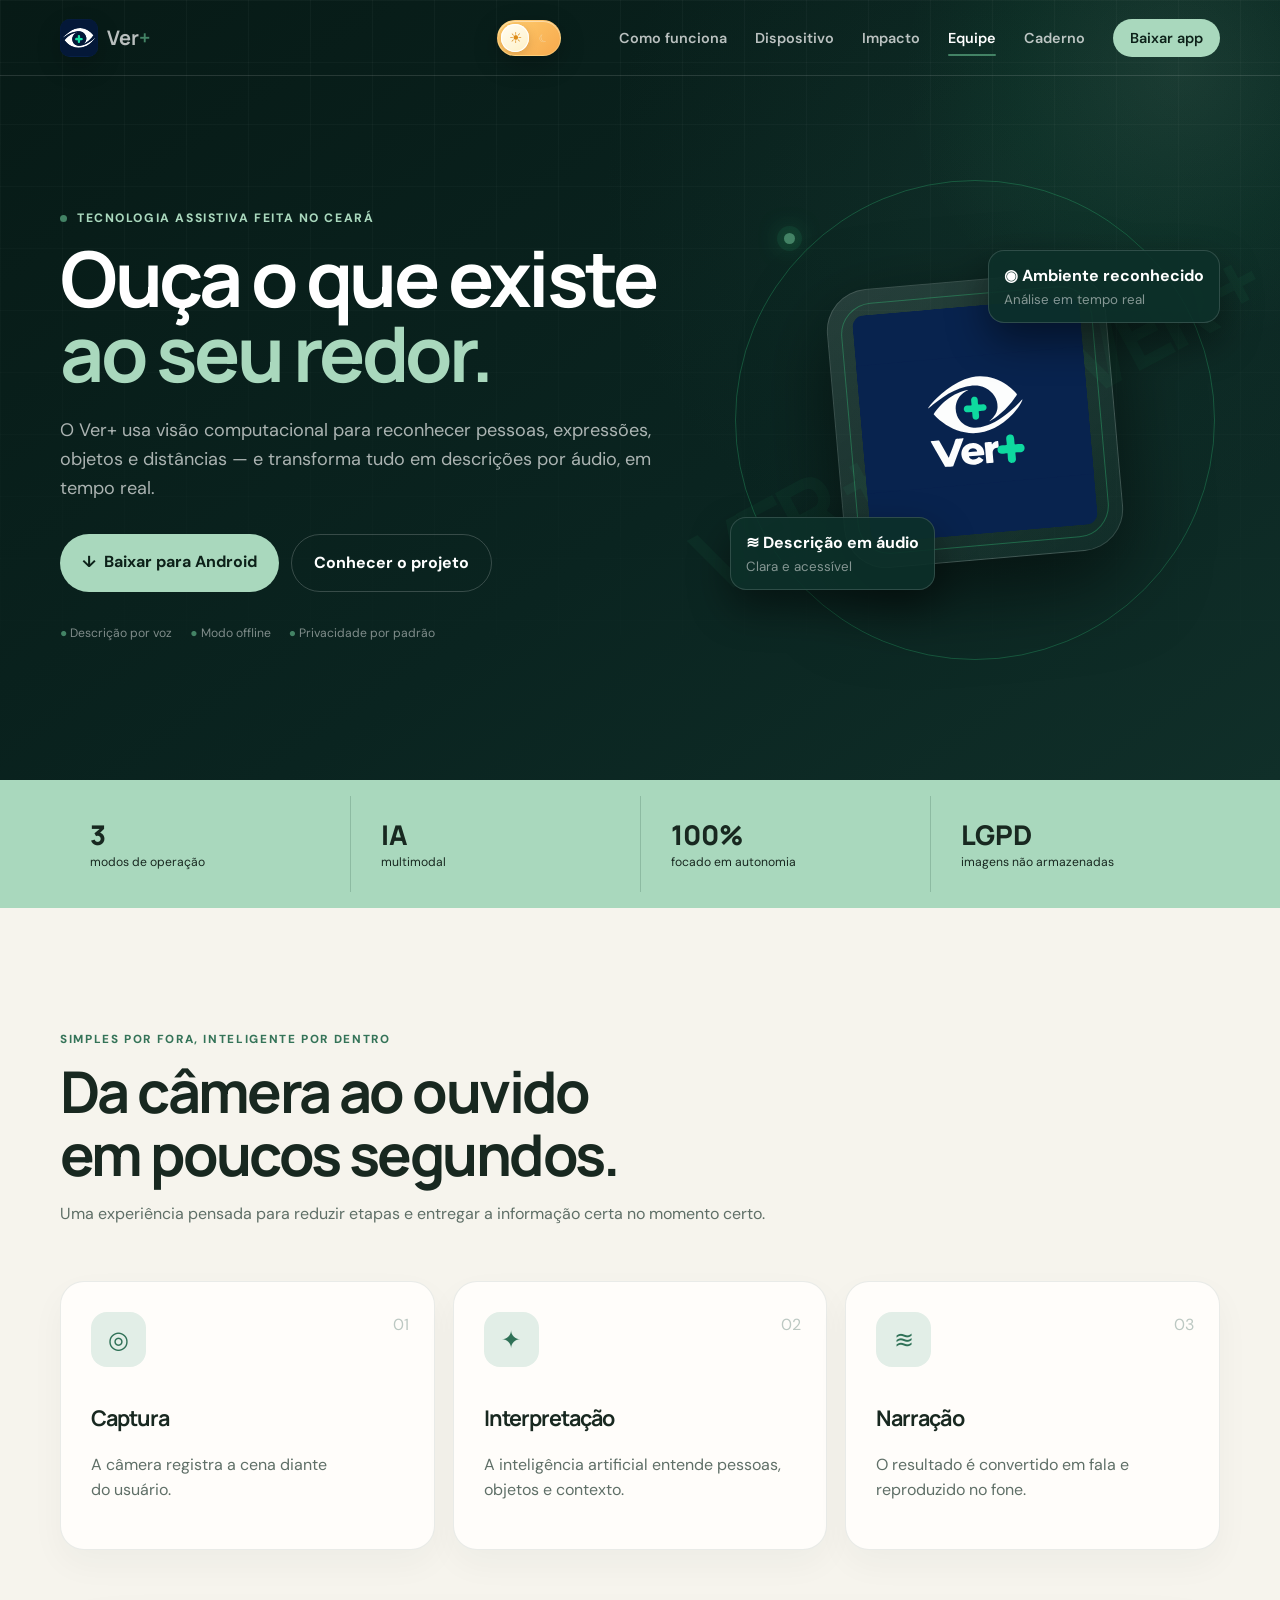
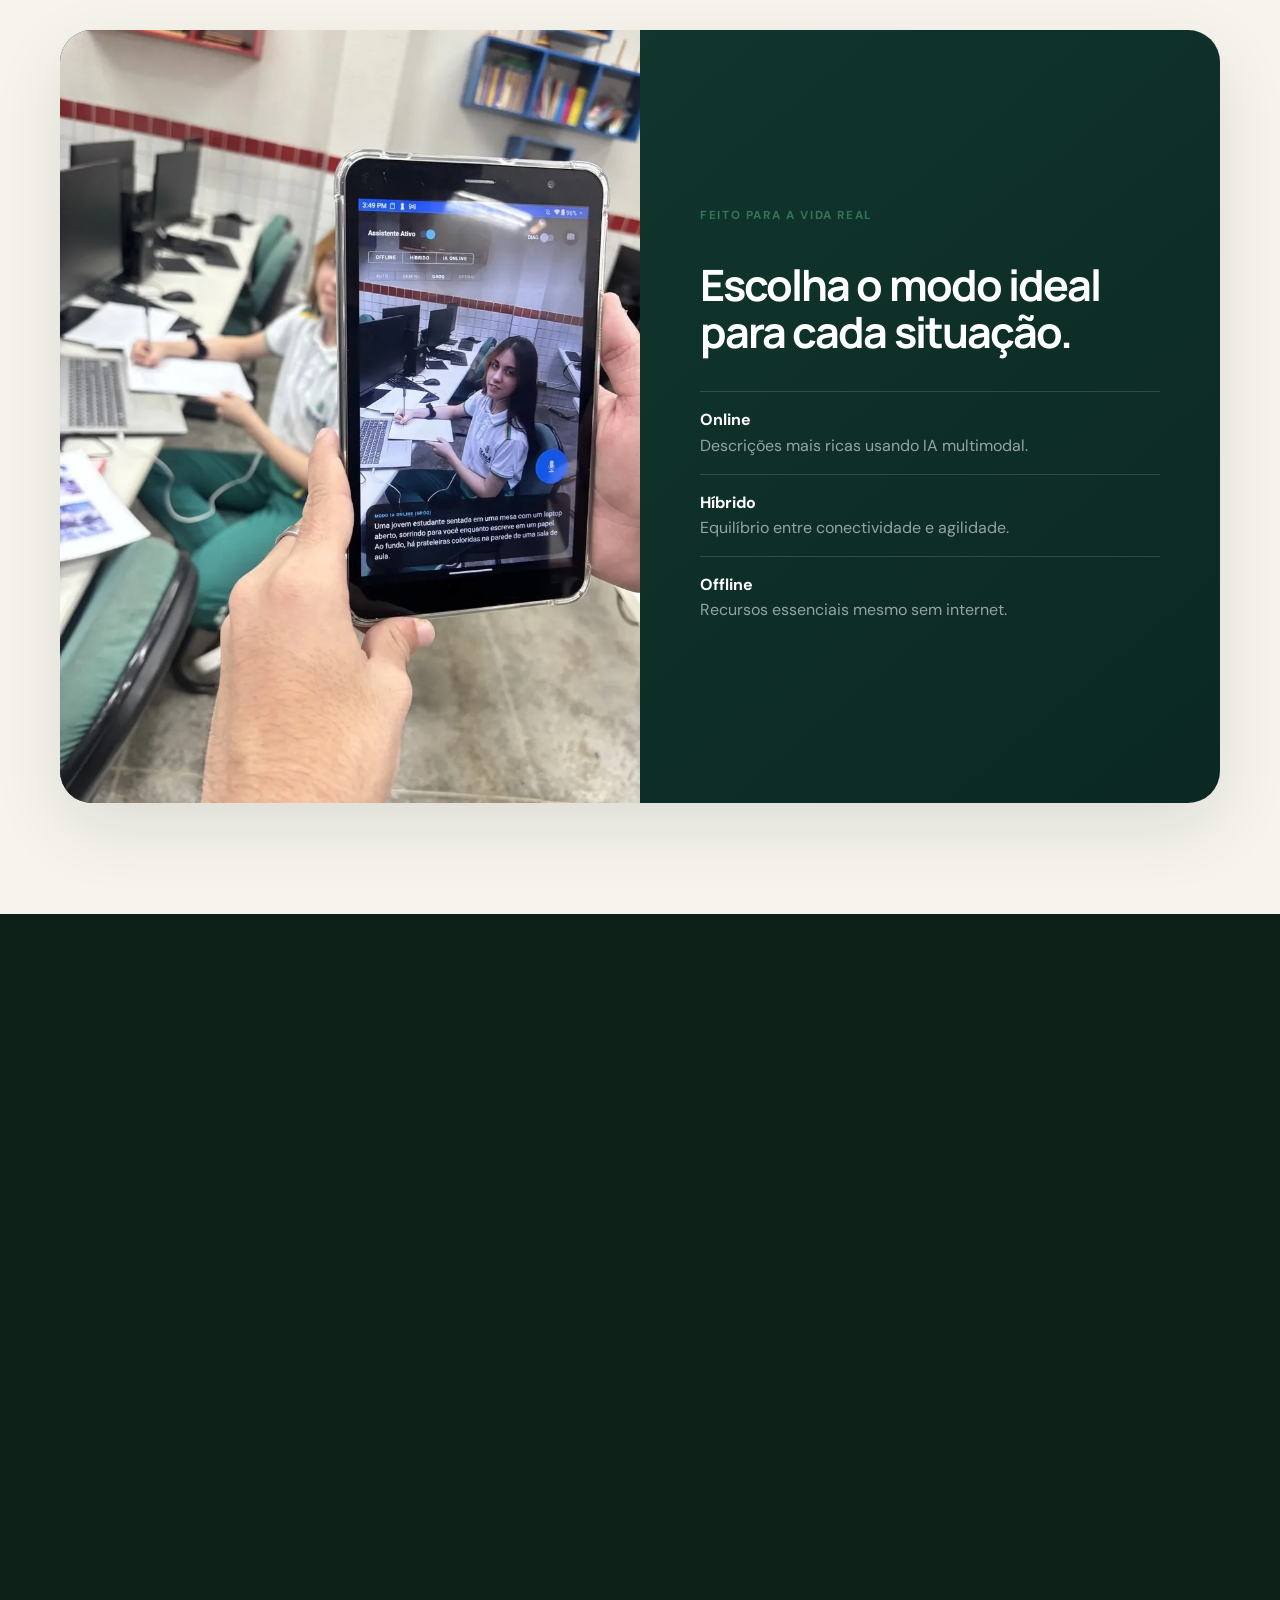
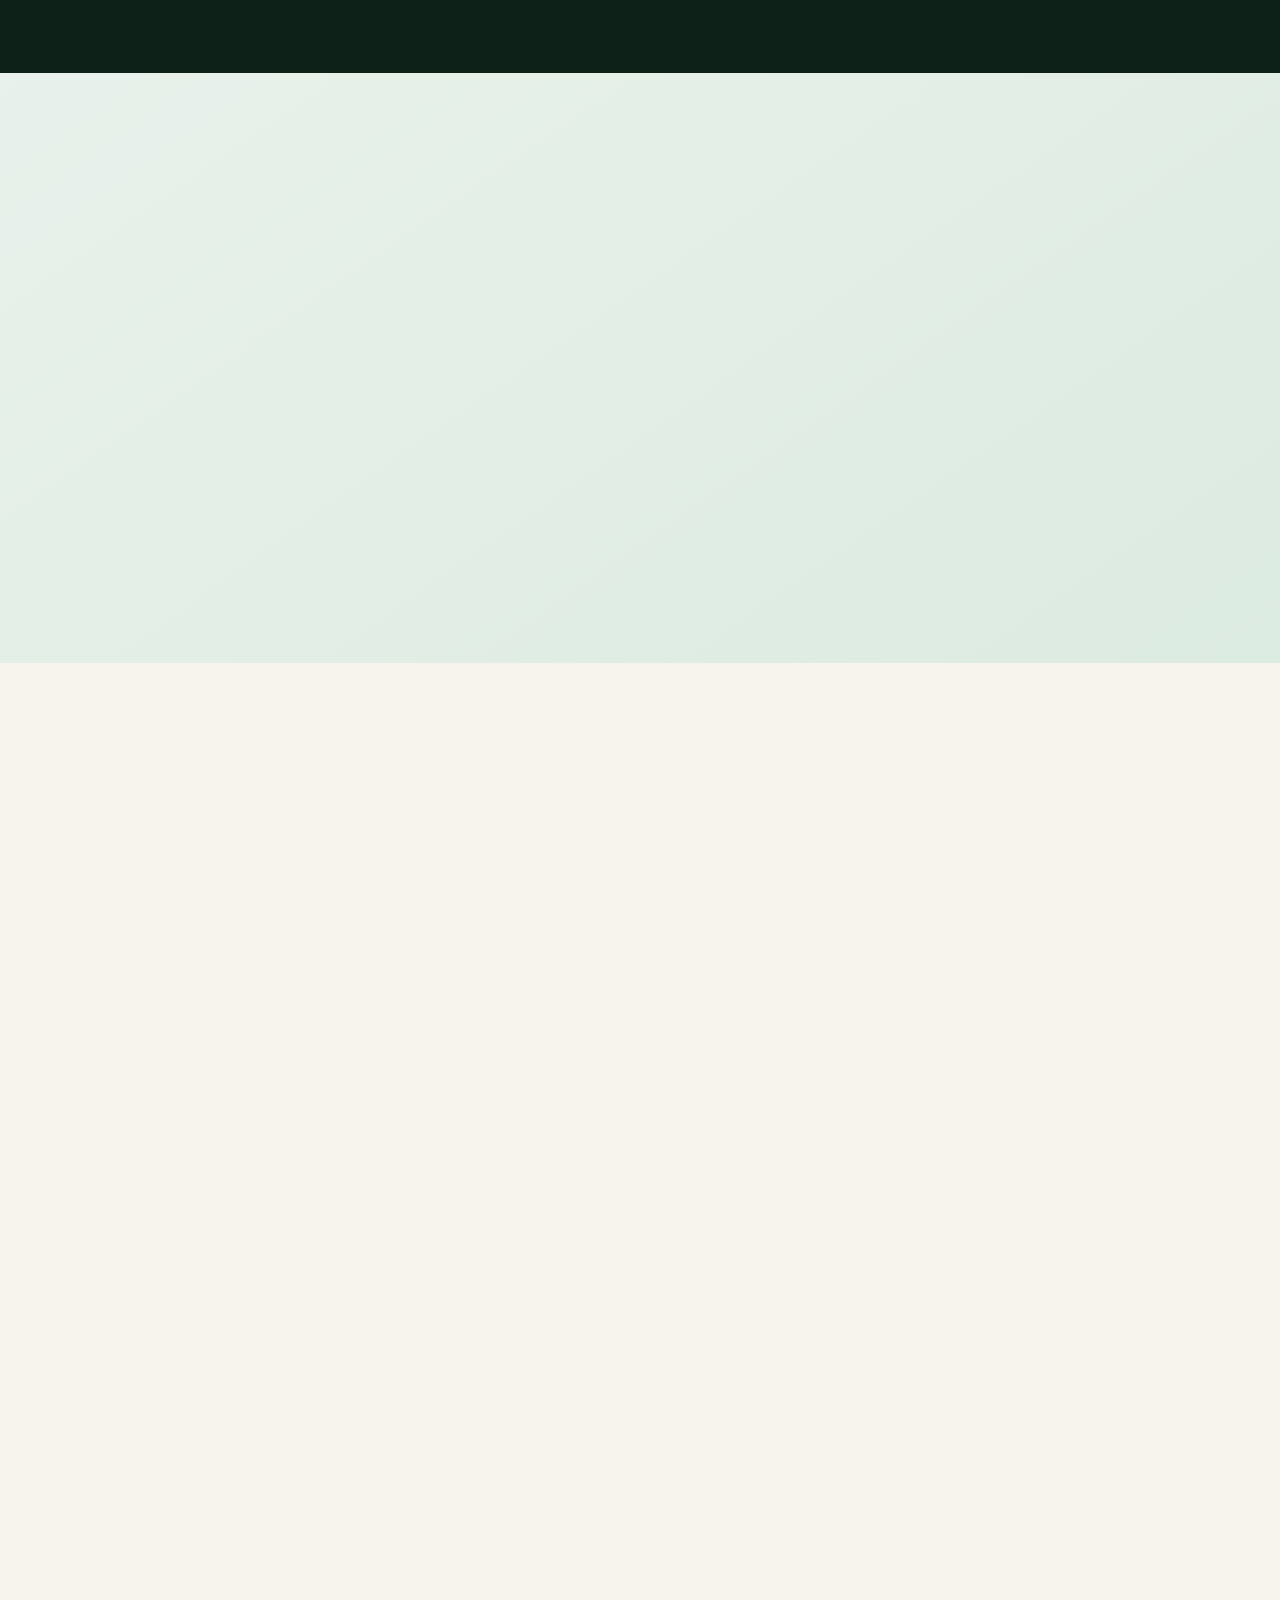
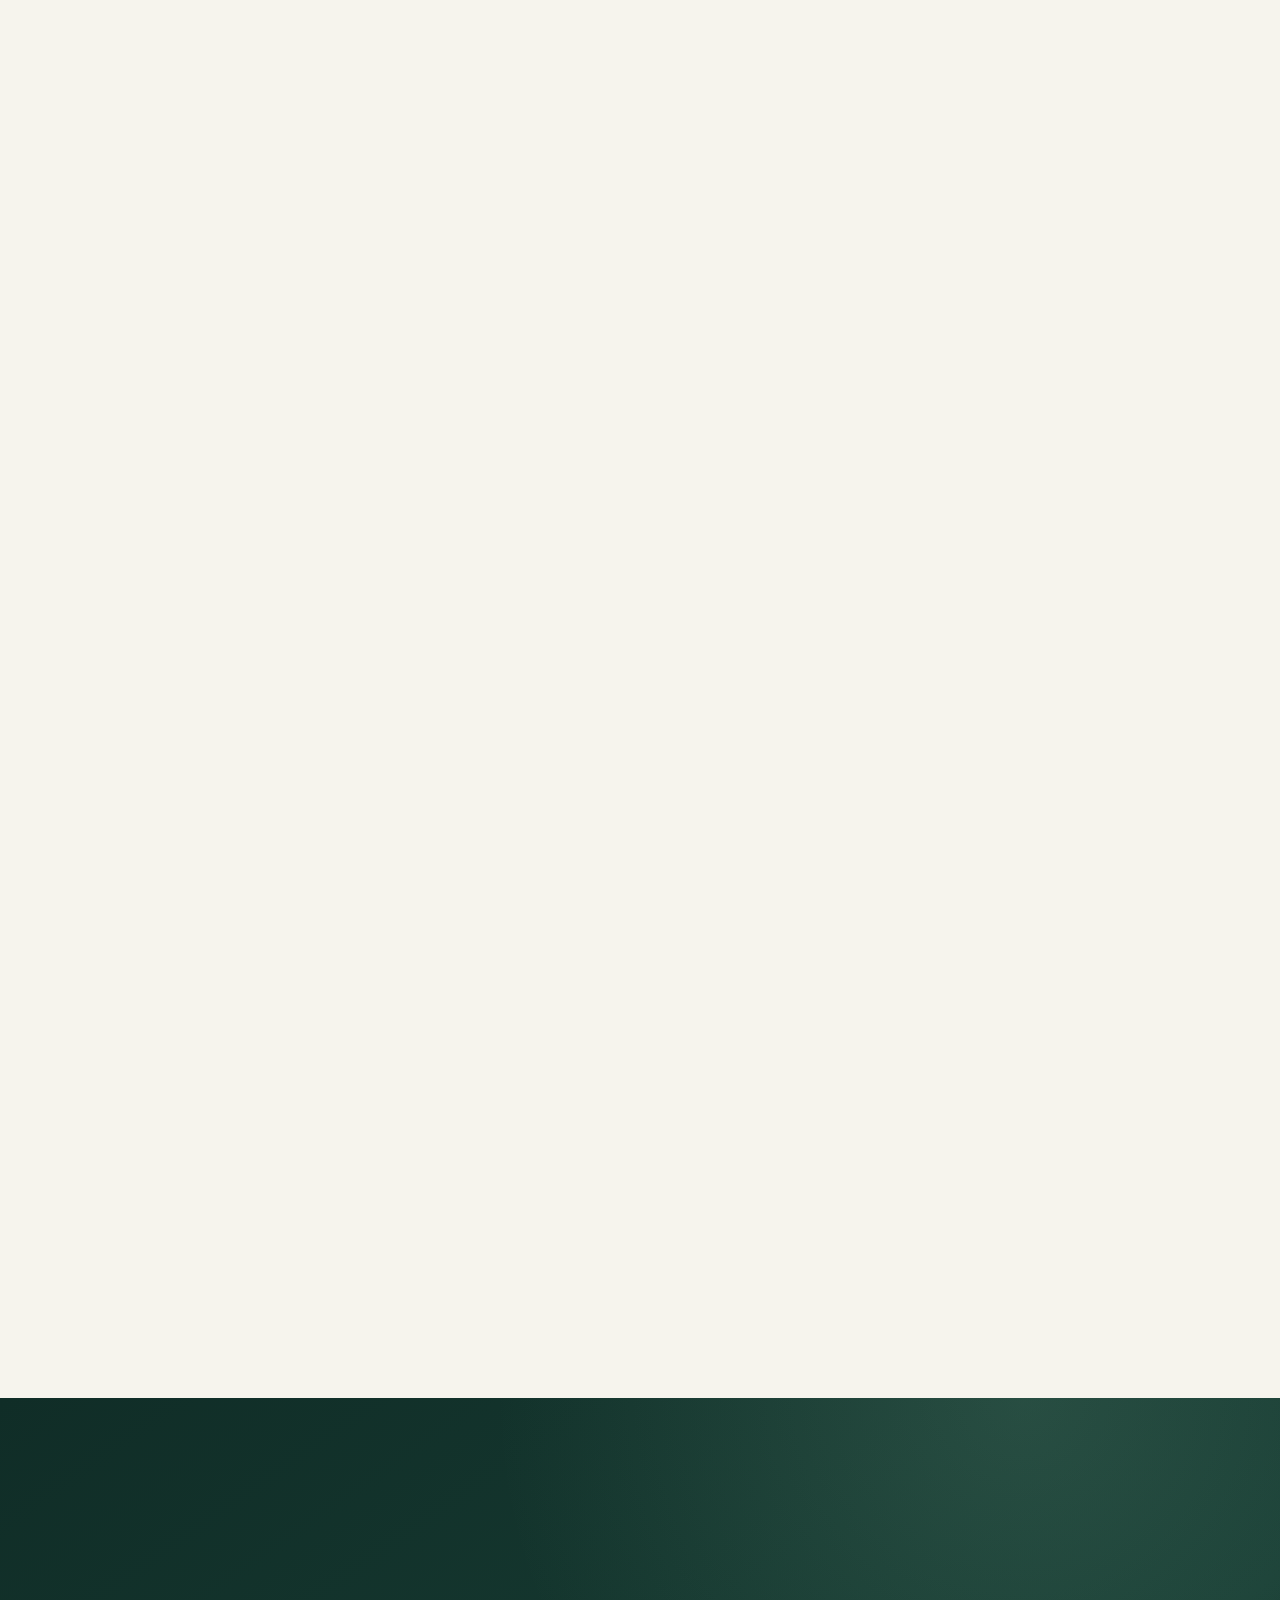
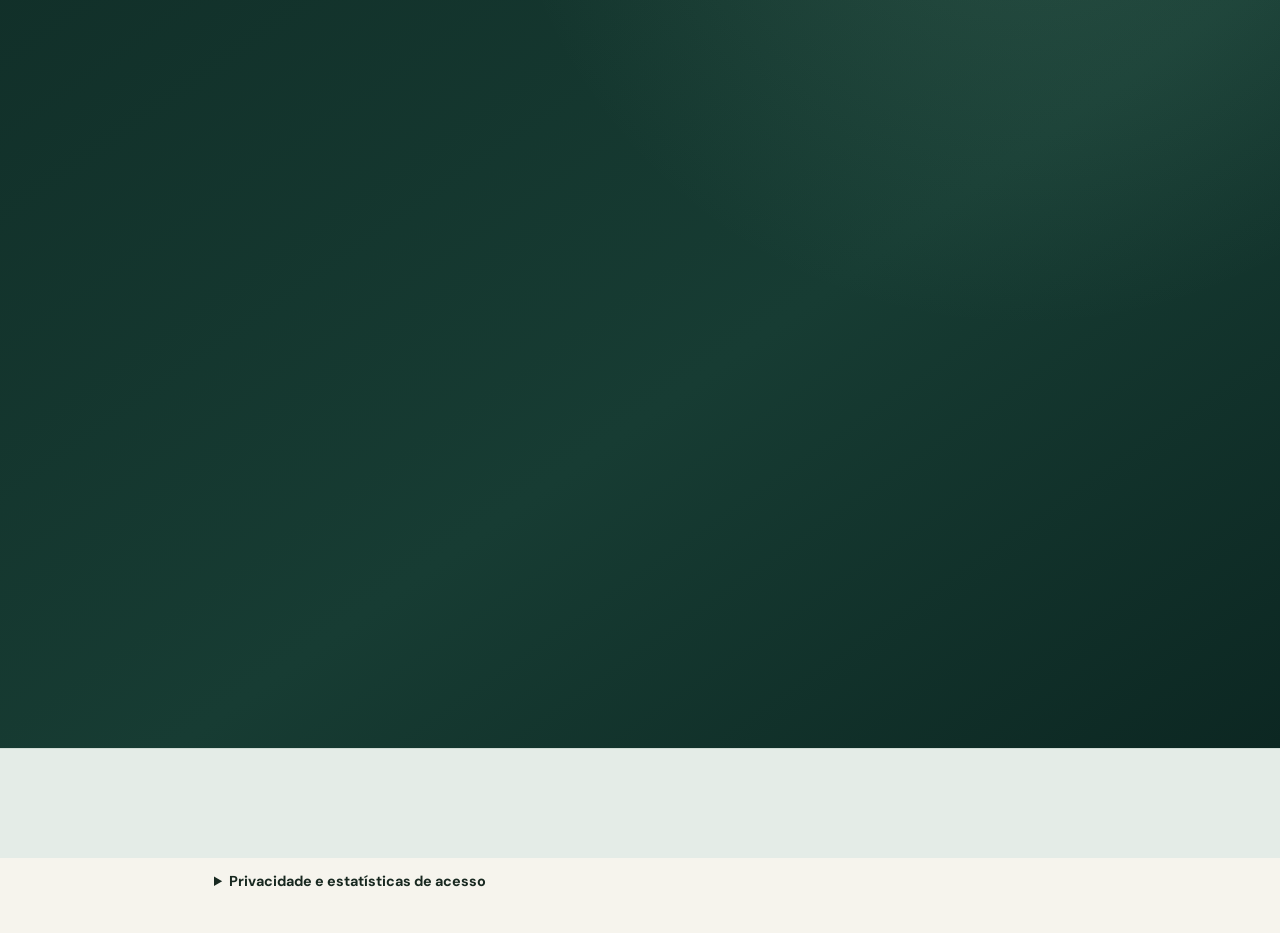
==== commit 23ad1439: "Publica o Ver + 1.2.19 com o novo modo claro" ====
--- a/index.html
+++ b/index.html
@@ -250,13 +250,13 @@
 <p class="kicker">Experimente o Ver+</p>
 <h2>A tecnologia começa com um toque.</h2>
 <p>Baixe gratuitamente o Ver+ para Android. Texto e cores funcionam sem internet; descrições de cenas exigem internet e uma chave pessoal de IA configurada no app. O botão acompanha os novos lançamentos.</p>
-<p id="meta" class="meta" aria-live="polite">● v1.2.18 • Versão de teste • 80,6 MB</p>
+<p id="meta" class="meta" aria-live="polite">● v1.2.19 • Versão de teste • 80,6 MB</p>
 <p>Abra <strong>Guia por voz</strong>, toque em <strong>Ativar “Ei, Guia”</strong> e permita o microfone. Com o Ver+ aberto, diga <strong>“Ei, Guia”</strong> para interromper a narração, aguarde <strong>“Ouvindo”</strong> e diga seu comando. A chamada funciona offline no Android 9 ou superior.</p>
 </div>
 <div>
-<a id="downloadBtn" class="downloadbtn" data-release-tag="v1.2.18" href="https://github.com/Vermais/ver-mais-site/releases/download/v1.2.18/ver-mais-v1.2.18.apk">↓ <span>
+<a id="downloadBtn" class="downloadbtn" data-release-tag="v1.2.19" href="https://github.com/Vermais/ver-mais-site/releases/download/v1.2.19/ver-mais-v1.2.19.apk">↓ <span>
 <small id="downloadLabel">Baixar versão de teste para Android</small>
-<b id="version">Ver+ 1.2.18 — Telas de câmera</b>
+<b id="version">Ver+ 1.2.19 — Novo modo claro</b>
 </span>
 </a>
 <small>Arquivo APK • Android 9 ou superior</small>
@@ -269,7 +269,7 @@
 <p class="app-lead">Descreva cenas com IA, ouça respostas e leia textos e cores sem internet.</p>
 <p>O Ver+ transforma informações visuais em palavras e áudio. Desenvolvido para apoiar pessoas cegas ou com baixa visão, reúne descrição de cenas com inteligência artificial, perguntas sobre imagens e leitura de textos em uma interface em português.</p>
 <p>Use a câmera do celular ou tablet, escolha uma ação e acompanhe o resultado por voz ou na tela.</p>
-<div class="app-badges" aria-label="Informações do aplicativo"><span>Versão 1.2.18 · MVP em teste</span><span>Android 9 ou superior</span><span>Interface em português</span></div>
+<div class="app-badges" aria-label="Informações do aplicativo"><span>Versão 1.2.19 · MVP em teste</span><span>Android 9 ou superior</span><span>Interface em português</span></div>
 </header>
 <details open>
 <summary>Descrição de cenas com IA</summary>
@@ -349,6 +349,13 @@
 </div>
 </details>
 <details open>
+<summary>Novidades da versão 1.2.19</summary>
+<div class="app-copy"><ul>
+<li>Modo claro com fundo claro em toda a interface, cartões brancos e textos em azul-marinho.</li>
+<li>Ícones, prévia da câmera e navegação ajustados à nova paleta.</li>
+</ul><p><a href="https://github.com/Vermais/ver-mais-site/releases/tag/v1.2.19">Leia as notas da versão 1.2.19.</a></p></div>
+</details>
+<details>
 <summary>Novidades da versão 1.2.18</summary>
 <div class="app-copy"><ul>
 <li>O cartão “À sua frente” aparece nas câmeras do celular e do ESP32, com as ações Ouvir e Perguntar.</li>
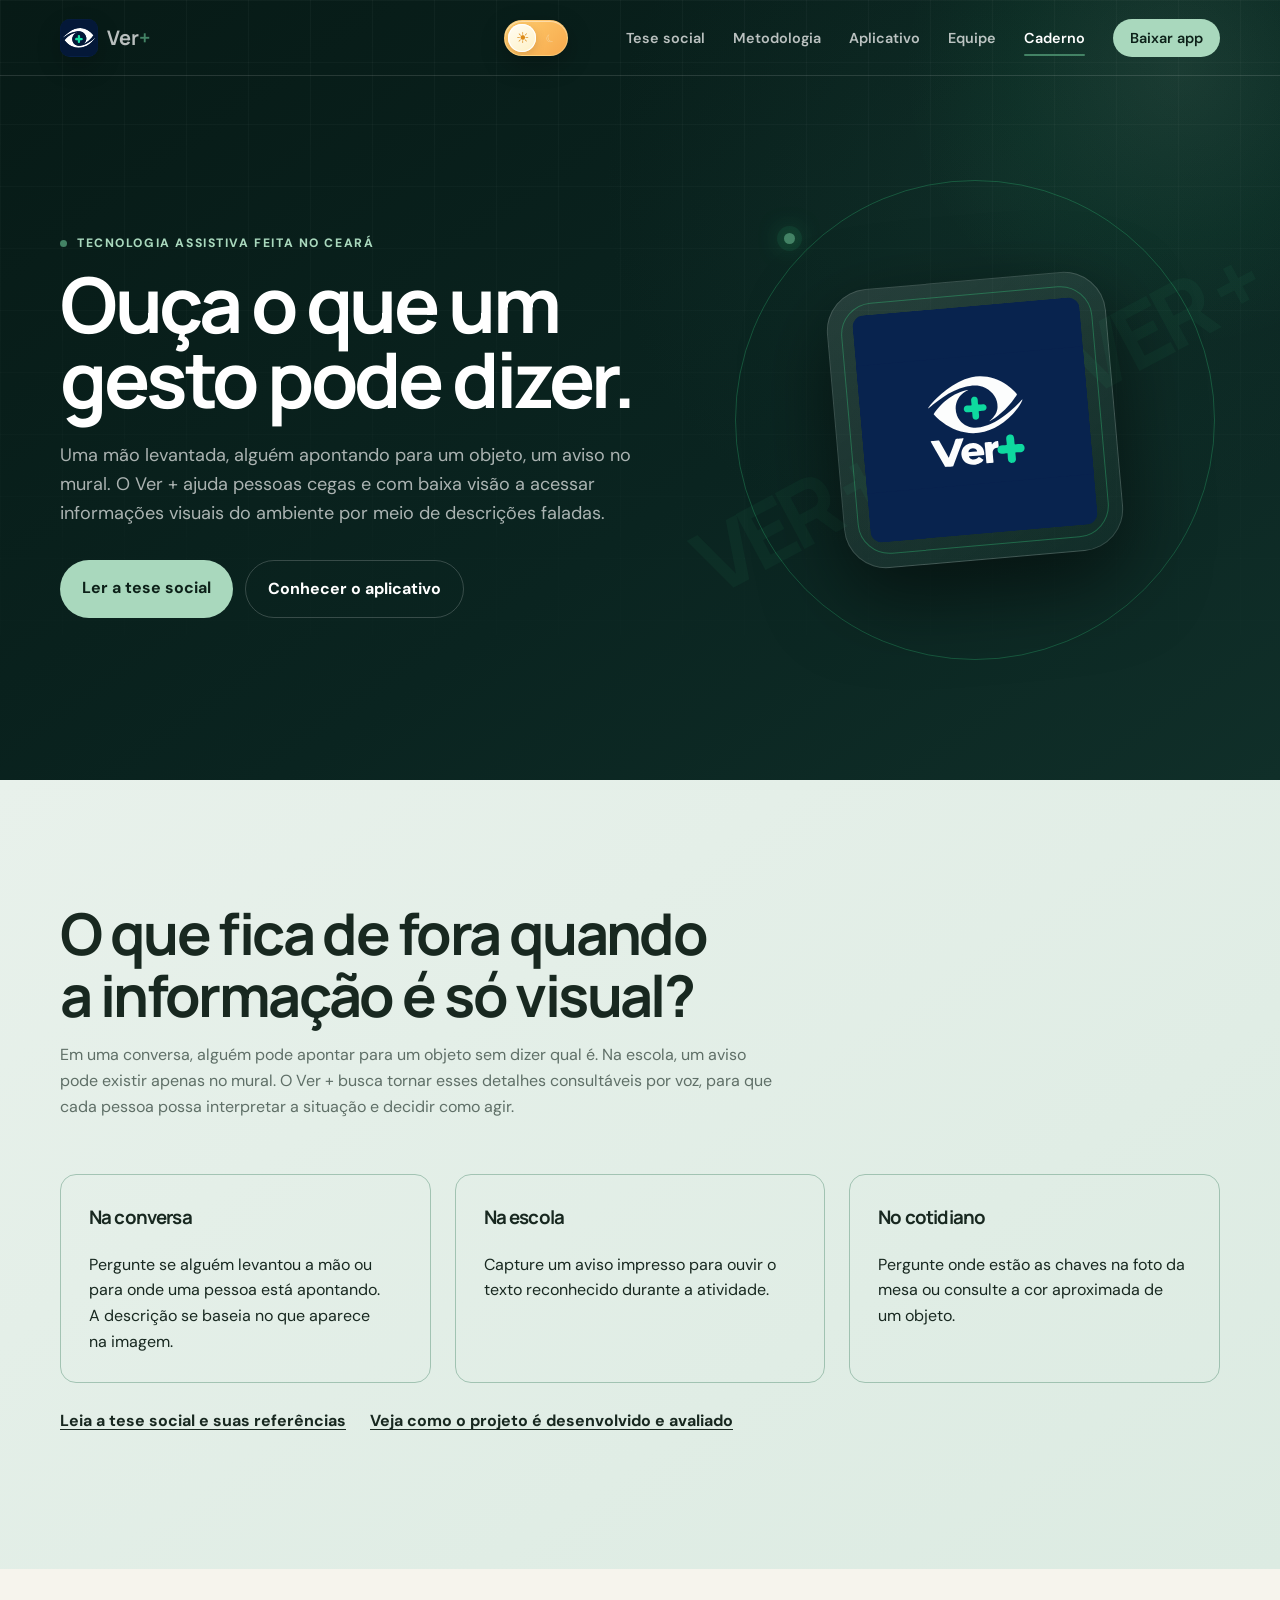
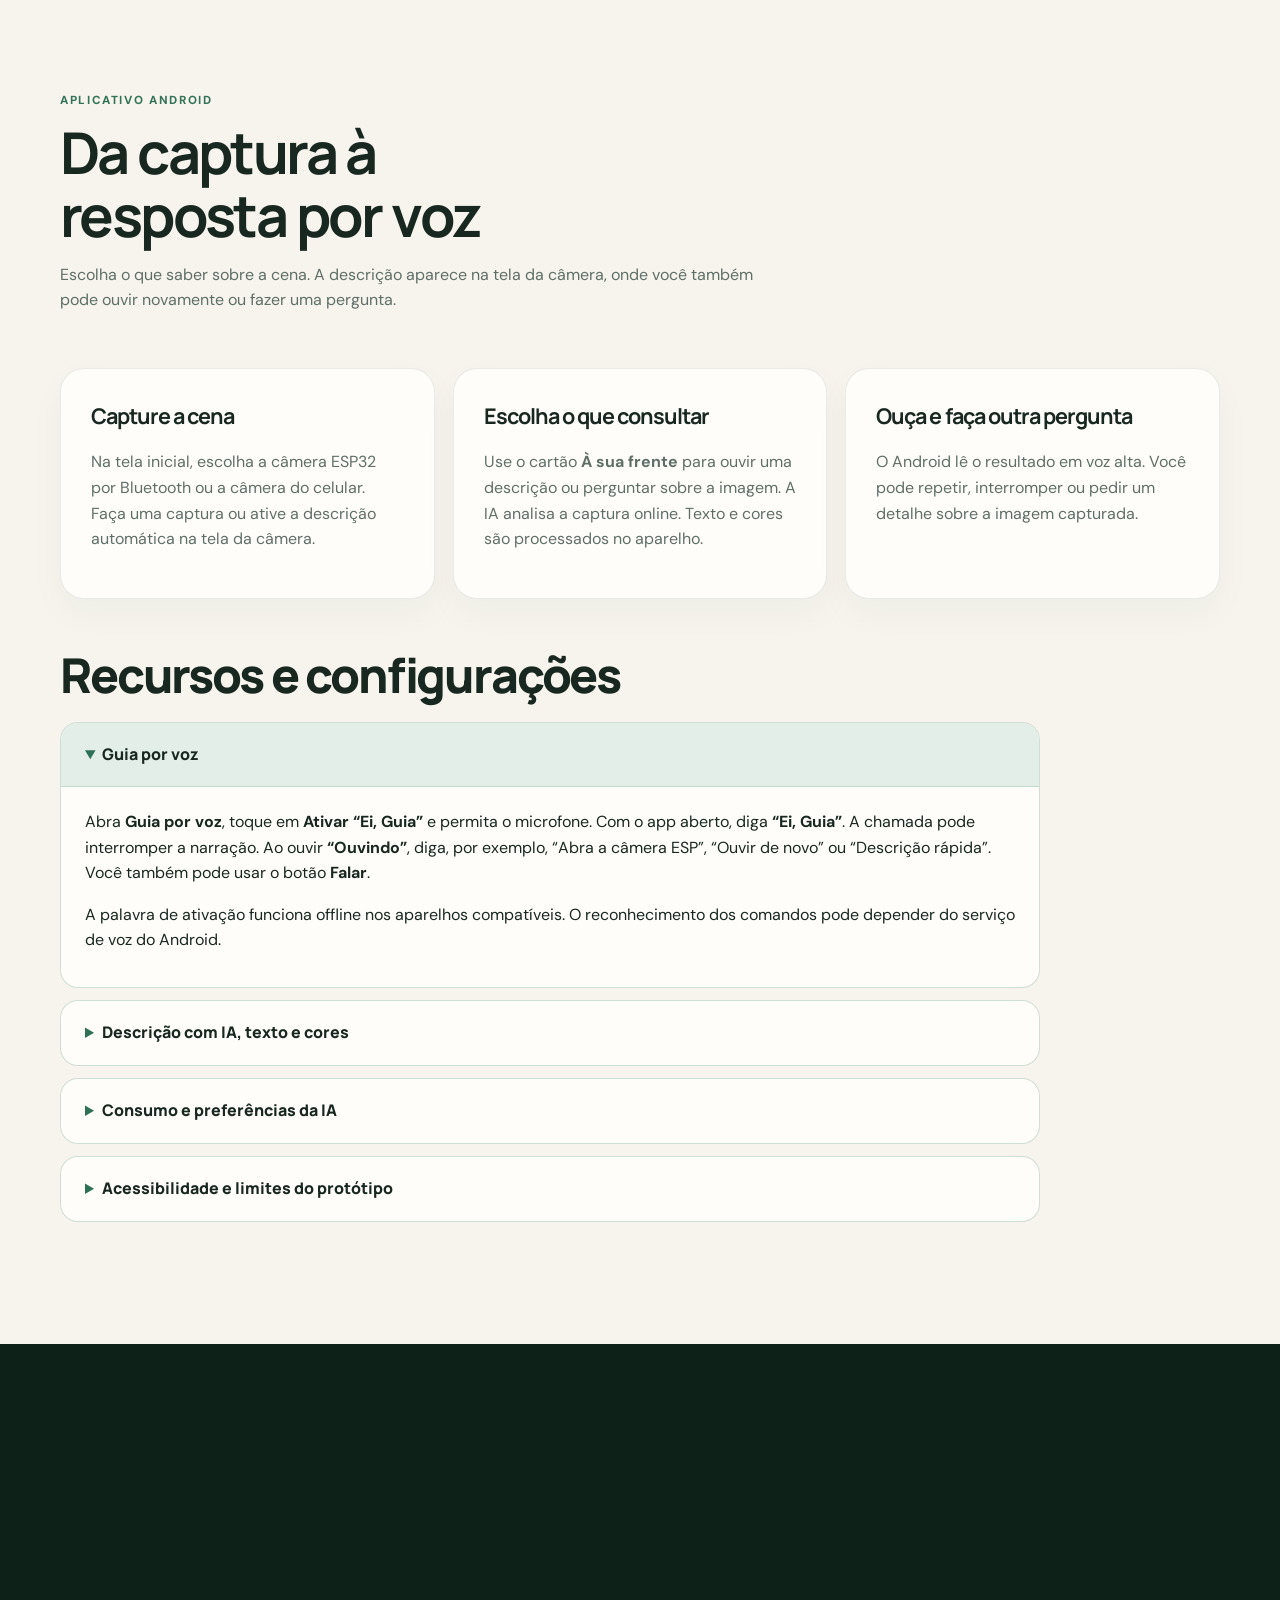
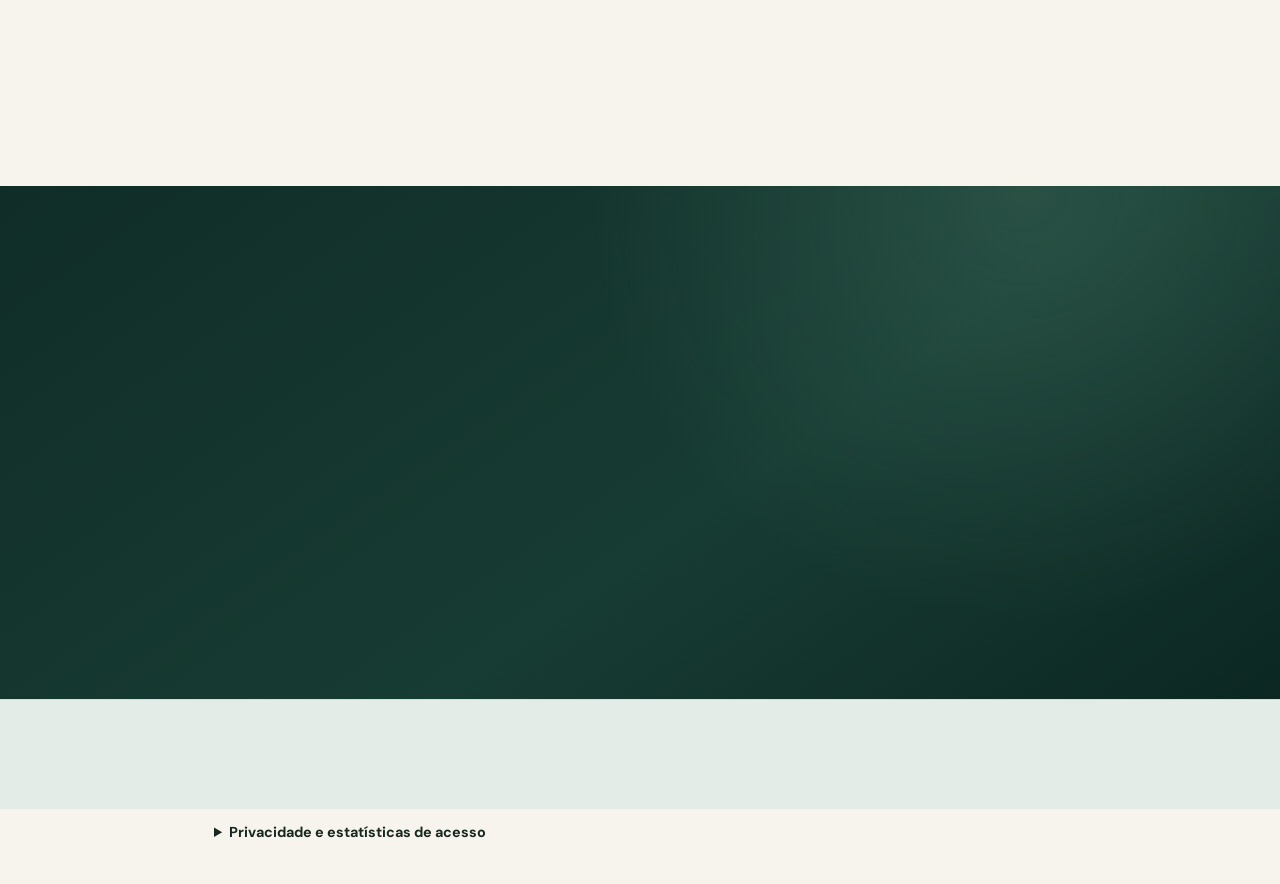
==== commit d0bffa45: "Coloca a tese social no centro do site Ver +" ====
--- a/index.html
+++ b/index.html
@@ -1,783 +1,495 @@
-<!doctype html>
-<html lang="pt-BR">
-<head>
-<meta charset="utf-8">
-<meta name="viewport" content="width=device-width,initial-scale=1">
-<meta name="theme-color" content="#061814">
-<meta name="description" content="Ver+ transforma o ambiente em descrições por áudio para ampliar a autonomia de pessoas com deficiência visual.">
-<title>Ver+ | Tecnologia para enxergar além</title>
-<link rel="icon" type="image/svg+xml" href="assets/ver-mais-isologo.svg?v=20260920-5">
-<link rel="preconnect" href="https://fonts.googleapis.com">
-<link rel="preconnect" href="https://fonts.gstatic.com" crossorigin>
-<link href="https://fonts.googleapis.com/css2?family=DM+Sans:wght@400..700&family=Manrope:wght@600..800&display=swap" rel="stylesheet">
-<script>
-history.scrollRestoration='manual';
-if(location.hash)history.replaceState(null,'',location.pathname+location.search);
-document.documentElement.dataset.theme=localStorage.getItem('vermais-theme')||'light';
-function resetToTop(){
-  document.documentElement.scrollTop=0;
-  if(document.body)document.body.scrollTop=0;
-}
-resetToTop();
-addEventListener('DOMContentLoaded',resetToTop,{once:true});
-addEventListener('load',resetToTop,{once:true});
-addEventListener('pageshow',resetToTop);
-</script>
-<link rel="stylesheet" href="style.css?v=20261008-1">
-<script src="script.js?v=20261106-110" defer>
-</script>
-<style id="app-description-styles">
-
-.app-description{margin-top:48px;max-width:980px}
-.app-description .app-intro{max-width:760px;margin-bottom:30px}
-.app-description h2{font:800 clamp(2rem,4vw,3rem)/1.15 var(--display);letter-spacing:-.045em;margin:12px 0 20px}
-.app-description .app-lead{font-size:1.15rem;color:var(--deep)}
-.app-description .app-badges{display:flex;flex-wrap:wrap;gap:8px;margin:22px 0}
-.app-description .app-badges span{padding:6px 12px;border:1px solid #43836555;border-radius:99px;font-size:.8rem;font-weight:700;background:var(--mint)}
-.app-description details{border:1px solid #43836540;border-radius:18px;margin:12px 0;background:#fffdfa;overflow:hidden}
-.app-description summary{cursor:pointer;min-height:64px;padding:20px 24px;font-family:var(--display);font-weight:800;line-height:1.4}
-.app-description summary::marker{color:var(--deep)}
-.app-description summary:focus-visible{outline:3px solid #b28000;outline-offset:-5px;border-radius:16px}
-.app-description details[open] summary{border-bottom:1px solid #43836530;background:var(--mint)}
-.app-description .app-copy{padding:6px 24px 18px;overflow-wrap:anywhere}
-.app-description .app-copy ul{padding-left:22px;margin:16px 0}
-.app-description .app-copy li{padding-left:4px;margin:10px 0}
-.app-description .app-tagline{margin:28px 0 0;font-weight:800;color:var(--deep)}
-html[data-theme=dark] .app-description details{background:#18231f;border-color:#9acdaf40}
-html[data-theme=dark] .app-description details[open] summary{background:#243a31;border-color:#9acdaf30}
-html[data-theme=dark] .app-description .app-lead,html[data-theme=dark] .app-description .app-tagline{color:#b8dec9}
-html[data-theme=dark] .app-description .app-badges span{background:#243a31;border-color:#9acdaf40}
-@media(max-width:580px){.app-description{margin-top:36px}.app-description summary{padding:18px 16px}.app-description .app-copy{padding:4px 16px 14px}}
-@media(forced-colors:active){.app-description details,.app-description .app-badges span{border:1px solid CanvasText}.app-description summary:focus-visible{outline-color:Highlight}}
-</style>
-</head>
-<body>
-<div class="scroll-progress" id="scrollProgress" aria-hidden="true"></div>
-<a class="skip" href="#conteudo">Pular para o conteúdo</a>
-<nav id="nav" aria-label="Navegação principal">
-<div class="wrap navin">
-<a class="brand" href="#inicio" aria-label="Ver mais, página inicial">
-<img src="assets/ver-mais-isologo.svg?v=20260920-5" alt="" width="602" height="602" decoding="async">
-<b aria-hidden="true">Ver<span>+</span>
-</b>
-</a>
-<button class="theme-toggle" id="themeToggle" type="button" aria-label="Ativar modo escuro" aria-pressed="false" title="Alternar tema">
-<span class="sun" aria-hidden="true">☀</span>
-<span class="moon" aria-hidden="true">☾</span>
-</button>
-<button id="toggle" type="button" aria-expanded="false" aria-controls="menu" aria-label="Abrir menu">
-<i aria-hidden="true">
-</i>
-<i aria-hidden="true">
-</i>
-<i aria-hidden="true">
-</i>
-</button>
-<ul id="menu">
-<li>
-<a href="#funciona">Como funciona</a>
-</li>
-<li>
-<a href="#dispositivo">Dispositivo</a>
-</li>
-<li>
-<a href="#impacto">Impacto</a>
-</li>
-<li>
-<a href="#equipe">Equipe</a>
-</li>
-<li>
-<a href="#galeria">Caderno</a>
-</li>
-<li>
-<a class="pill" href="#download">Baixar app</a>
-</li>
-</ul>
-</div>
-</nav>
-<main id="conteudo">
-<header id="inicio" class="hero">
-<div class="gridbg">
-</div>
-<div class="wrap hero-grid">
-<div class="reveal">
-<p class="eyebrow">
-<i>
-</i>Tecnologia assistiva feita no Ceará</p>
-<h1>Ouça o que existe <em>ao seu redor.</em>
-</h1>
-<p class="lead">O Ver+ usa visão computacional para reconhecer pessoas, expressões, objetos e distâncias — e transforma tudo em descrições por áudio, em tempo real.</p>
-<div class="actions">
-<a class="btn primary" href="#download">↓&nbsp; Baixar para Android</a>
-<a class="btn ghost" href="#funciona">Conhecer o projeto</a>
-</div>
-<div class="trust">
-<span>● Descrição por voz</span>
-<span>● Modo offline</span>
-<span>● Privacidade por padrão</span>
-</div>
-</div>
-<div class="visual reveal">
-<div class="orbit">
-</div>
-<div class="logo">
-<img src="assets/ver-mais-imagotipo.svg?v=20260920-2" alt="Logo Ver+" width="1461" height="1461" decoding="async" fetchpriority="high">
-</div>
-<div class="float top">
-<b>◉ Ambiente reconhecido</b>
-<small>Análise em tempo real</small>
-</div>
-<div class="float bottom">
-<b>≋ Descrição em áudio</b>
-<small>Clara e acessível</small>
-</div>
-</div>
-</div>
-</header>
-<section class="stats">
-<div class="wrap">
-<p>
-<b>3</b>
-<span>modos de operação</span>
-</p>
-<p>
-<b>IA</b>
-<span>multimodal</span>
-</p>
-<p>
-<b>100%</b>
-<span>focado em autonomia</span>
-</p>
-<p>
-<b>LGPD</b>
-<span>imagens não armazenadas</span>
-</p>
-</div>
-</section>
-<section id="funciona" class="section">
-<div class="wrap">
-<header class="heading reveal">
-<p class="kicker">Simples por fora, inteligente por dentro</p>
-<h2>Da câmera ao ouvido<br>em poucos segundos.</h2>
-<p>Uma experiência pensada para reduzir etapas e entregar a informação certa no momento certo.</p>
-</header>
-<div class="steps">
-<article class="reveal">
-<span>01</span>
-<i>◎</i>
-<h3>Captura</h3>
-<p>A câmera registra a cena diante do usuário.</p>
-</article>
-<article class="reveal">
-<span>02</span>
-<i>✦</i>
-<h3>Interpretação</h3>
-<p>A inteligência artificial entende pessoas, objetos e contexto.</p>
-</article>
-<article class="reveal">
-<span>03</span>
-<i>≋</i>
-<h3>Narração</h3>
-<p>O resultado é convertido em fala e reproduzido no fone.</p>
-</article>
-</div>
-<div class="showcase reveal">
-<img src="assets/g3.webp" alt="Aplicativo Ver+ reconhecendo uma cena" width="900" height="1200" loading="lazy" decoding="async">
-<div>
-<p class="kicker">Feito para a vida real</p>
-<h2>Escolha o modo ideal para cada situação.</h2>
-<dl>
-<dt>Online</dt>
-<dd>Descrições mais ricas usando IA multimodal.</dd>
-<dt>Híbrido</dt>
-<dd>Equilíbrio entre conectividade e agilidade.</dd>
-<dt>Offline</dt>
-<dd>Recursos essenciais mesmo sem internet.</dd>
-</dl>
-</div>
-</div>
-</div>
-</section>
-<section id="dispositivo" class="section dark">
-<div class="wrap two">
-<div class="reveal">
-<p class="kicker">Do aplicativo ao vestível</p>
-<h2>Tecnologia que acompanha você.</h2>
-<p class="muted">O conceito físico do Ver+ é um dispositivo retroauricular discreto, conectado ao smartphone e pensado para deixar as mãos livres.</p>
-<ul class="features">
-<li>
-<b>CAM</b>
-<span>
-<strong>Câmera frontal</strong>Captura o campo de visão.</span>
-</li>
-<li>
-<b>AUD</b>
-<span>
-<strong>Áudio integrado</strong>Entrega descrições com privacidade.</span>
-</li>
-<li>
-<b>CON</b>
-<span>
-<strong>Conexão inteligente</strong>Comunica-se com o app no celular.</span>
-</li>
-</ul>
-</div>
-<figure class="device reveal">
-<img src="assets/modelo-3d-r6.webp" alt="Modelo 3D R6 do dispositivo retroauricular Ver+" width="1500" height="1250" loading="lazy" decoding="async">
-<figcaption>Conceito R6 desenvolvido e renderizado no Blender</figcaption>
-</figure>
-</div>
-</section>
-<section id="impacto" class="section impact">
-<div class="wrap two">
-<blockquote class="reveal">“<br>Incluir também é transformar informação visual em experiência acessível.</blockquote>
-<div class="reveal">
-<p class="kicker">Por que o Ver+ existe</p>
-<h2>Mais contexto. Mais confiança. Mais autonomia.</h2>
-<p>Muitas informações sociais e cotidianas ainda existem apenas no campo visual. O Ver+ aproxima a tecnologia assistiva das pessoas de forma discreta e humana.</p>
-<div class="tags">
-<span>Inclusão</span>
-<span>Cidadania</span>
-<span>Convivência</span>
-<span>Independência</span>
-</div>
-</div>
-</div>
-</section>
-<section id="download" class="section">
-<div class="wrap download reveal">
-<div>
-<p class="kicker">Experimente o Ver+</p>
-<h2>A tecnologia começa com um toque.</h2>
-<p>Baixe gratuitamente o Ver+ para Android. Texto e cores funcionam sem internet; descrições de cenas exigem internet e uma chave pessoal de IA configurada no app. O botão acompanha os novos lançamentos.</p>
-<p id="meta" class="meta" aria-live="polite">● v1.2.19 • Versão de teste • 80,6 MB</p>
-<p>Abra <strong>Guia por voz</strong>, toque em <strong>Ativar “Ei, Guia”</strong> e permita o microfone. Com o Ver+ aberto, diga <strong>“Ei, Guia”</strong> para interromper a narração, aguarde <strong>“Ouvindo”</strong> e diga seu comando. A chamada funciona offline no Android 9 ou superior.</p>
-</div>
-<div>
-<a id="downloadBtn" class="downloadbtn" data-release-tag="v1.2.19" href="https://github.com/Vermais/ver-mais-site/releases/download/v1.2.19/ver-mais-v1.2.19.apk">↓ <span>
-<small id="downloadLabel">Baixar versão de teste para Android</small>
-<b id="version">Ver+ 1.2.19 — Novo modo claro</b>
-</span>
-</a>
-<small>Arquivo APK • Android 9 ou superior</small>
-</div>
-</div>
-<article class="wrap app-description" id="app-detalhes" aria-labelledby="app-description-title">
-<header class="app-intro">
-<p class="kicker">Sobre o aplicativo</p>
-<h2 id="app-description-title">Ver+ — O mundo, em palavras</h2>
-<p class="app-lead">Descreva cenas com IA, ouça respostas e leia textos e cores sem internet.</p>
-<p>O Ver+ transforma informações visuais em palavras e áudio. Desenvolvido para apoiar pessoas cegas ou com baixa visão, reúne descrição de cenas com inteligência artificial, perguntas sobre imagens e leitura de textos em uma interface em português.</p>
-<p>Use a câmera do celular ou tablet, escolha uma ação e acompanhe o resultado por voz ou na tela.</p>
-<div class="app-badges" aria-label="Informações do aplicativo"><span>Versão 1.2.19 · MVP em teste</span><span>Android 9 ou superior</span><span>Interface em português</span></div>
-</header>
-<details open>
-<summary>Descrição de cenas com IA</summary>
-<div class="app-copy">
-<ul>
-<li>Conheça elementos visíveis na imagem, como objetos, pessoas e características do ambiente.</li>
-<li>Escolha o nível de descrição: Detalhada, Média ou Rápida. O nível define a profundidade e a seleção de informações, além do tamanho da resposta.</li>
-<li>Escolha o esforço da IA: <strong>Leve</strong> para identificação rápida, <strong>Médio</strong> para contexto do dia a dia e <strong>Alto</strong> para detalhes e comparações. O esforço é independente do tamanho da descrição; o perfil Alto pode demorar e consumir mais.</li>
-<li>Faça perguntas por voz, como “Onde estão as chaves?”. Toque para falar e aguarde o fim da escuta; a resposta aparece na mesma tela.</li>
-<li>Ative a descrição automática enquanto usa a tela da câmera. No Bluetooth, o celular solicita uma foto ao ativar e tenta novamente a cada 30 segundos, pulando os intervalos em que estiver ocupado.</li>
-<li>Repita a última descrição ou interrompa a análise e a narração quando precisar.</li>
-<li>Acompanhe o andamento e o tempo da análise.</li>
-<li>Receba frases completas progressivamente, quando o serviço de IA permitir, sem esperar todo o texto para começar a leitura.</li>
-<li>Se ocorrer uma falha, use <strong>Tentar novamente</strong> para analisar uma nova captura. A descrição automática pausa após erros.</li>
-</ul>
-</div>
-</details>
-<details>
-<summary>Texto e cores sem internet</summary>
-<div class="app-copy">
-<ul>
-<li>Reconheça textos impressos em papéis, embalagens e outras superfícies.</li>
-<li>Ouça o texto reconhecido ou leia o resultado na tela.</li>
-<li>Navegue entre trechos de leituras longas.</li>
-<li>Identifique a cor aproximada da região central da imagem.</li>
-<li>Processe texto e cores diretamente no aparelho, sem enviar essas imagens para análise online.</li>
-</ul>
-<p>Para melhores resultados, mantenha a câmera firme e a cena bem iluminada. A identificação de cores funciona melhor com superfícies lisas ocupando o centro da imagem.</p>
-</div>
-</details>
-<details>
-<summary>Voz e acessibilidade</summary>
-<div class="app-copy">
-<ul>
-<li>Recursos de apoio ao TalkBack, com validação prática em Android ainda pendente.</li>
-<li>Botões identificados e suporte a fontes ampliadas.</li>
-<li>Resultados disponíveis em texto e áudio.</li>
-<li>Escolha entre as vozes compatíveis instaladas no Android.</li>
-<li>Em <strong>Voz e velocidade</strong>, escolha 0,75×, 1×, 1,25×, 1,5× ou 2×. O padrão é 1×, com preferência salva para as próximas falas do Ver+.</li>
-<li>Ouça uma amostra, pare a reprodução e ajuste a velocidade sem mudar o conteúdo ou o nível da descrição.</li>
-<li>Com um leitor de tela ativo, os resultados ficam a cargo dele para evitar uma segunda narração automática. A velocidade do TalkBack é ajustada nas configurações do próprio leitor.</li>
-<li>Controles para repetir e parar a narração.</li>
-<li>Layout adaptado para celulares e tablets, na vertical e na horizontal.</li>
-</ul>
-<p>Para ouvir sem internet, é necessário ter uma voz em português instalada no aparelho.</p>
-<p>Foram revisados rótulos, estados dos controles, mensagens de retorno e pedidos de retorno do foco nos diálogos. Os testes práticos com TalkBack em aparelho Android ainda estão pendentes; o aplicativo não está declarado como completamente validado em acessibilidade.</p>
-</div>
-</details>
-<details>
-<summary>Opções de câmera</summary>
-<div class="app-copy">
-<ul>
-<li>Uso das câmeras disponíveis no celular ou tablet.</li>
-<li>Alternância entre câmeras compatíveis.</li>
-<li>Prévia frontal alinhada à imagem analisada, sem o efeito de espelho. Esquerda e direita são orientadas pela perspectiva do observador olhando na direção da câmera.</li>
-<li>Botão identificado para focar no centro da imagem.</li>
-<li>Acesso a câmeras externas reconhecidas pelo Android, conforme a compatibilidade do aparelho e do acessório.</li>
-<li>Câmera ESP por Bluetooth com firmware R11. A ESP envia uma foto por solicitação manual ou automática do celular. A leitura de texto e a descrição de cenas são feitas no celular.</li>
-<li>Escolha entre a câmera ESP32 por Bluetooth e a câmera do celular. As opções de USB e Wi-Fi foram retiradas da interface do MVP.</li>
-</ul>
-</div>
-</details>
-<details>
-<summary>Preferências da IA</summary>
-<div class="app-copy">
-<p>Conte o que é mais importante para você, o que precisa que a IA priorize e como gostaria de receber as descrições.</p>
-<p>A personalização é opcional. No aplicativo, abra <strong>Ajustes e outras câmeras → Preferências da IA</strong> para escolher o nível e informar suas prioridades em texto livre: o que identificar primeiro, quais informações são essenciais, quais detalhes receber com menos frequência e como a IA deve se comunicar.</p>
-<p>As escolhas ficam salvas no aparelho e são aplicadas às próximas descrições e perguntas, inclusive no modo automático. Você pode editar ou apagar o texto quando quiser. Por exemplo, ao priorizar obstáculos com o nível Rápida, a IA recebe a orientação de destacá-los de forma breve. A personalização não deve inventar informações nem omitir alertas críticos de segurança.</p>
-<p>As preferências são enviadas ao serviço de IA junto com cada pedido online. A leitura de textos e cores sem internet mantém seu funcionamento.</p>
-</div>
-</details>
-<details>
-<summary>Configuração da inteligência artificial</summary>
-<div class="app-copy">
-<p>O aplicativo oferece uma área para configurar e testar o serviço de IA. Na edição pública, as descrições de cenas e respostas sobre imagens exigem internet e uma chave pessoal de acesso ao serviço.</p><p>Texto e cores continuam disponíveis no modo sem internet.</p>
-<p><strong>Uso da IA:</strong> veja chamadas e tokens informados pelo serviço, incluindo tentativas e cancelamentos, no painel de consumo. A contagem é registrada neste aparelho a partir da versão 1.1.0. Dados ausentes são sinalizados como consumo incompleto. A meta diária é pessoal; os limites informados pelo serviço não representam saldo da conta nem custo em reais.</p>
-</div>
-</details>
+<!doctype html>
+<html lang="pt-BR">
+<head>
+<meta charset="utf-8">
+<meta name="viewport" content="width=device-width,initial-scale=1">
+<meta name="theme-color" content="#061814">
+<meta name="description" content="O Ver + é um projeto cearense de tecnologia assistiva. Seu app Android descreve informações visuais do ambiente em áudio para apoiar a participação de pessoas cegas e com baixa visão.">
+<title>Ver + | Acesso ao contexto visual</title>
+<link rel="icon" type="image/svg+xml" href="assets/ver-mais-isologo.svg?v=20260920-5">
+<link rel="preconnect" href="https://fonts.googleapis.com">
+<link rel="preconnect" href="https://fonts.gstatic.com" crossorigin>
+<link href="https://fonts.googleapis.com/css2?family=DM+Sans:wght@400..700&family=Manrope:wght@600..800&display=swap" rel="stylesheet">
+<script>
+try { document.documentElement.dataset.theme = localStorage.getItem('vermais-theme') || 'light'; }
+catch (error) { document.documentElement.dataset.theme = 'light'; }
+</script>
+<link rel="stylesheet" href="style.css?v=20261116-social">
+<script src="script.js?v=20261116-social" defer>
+</script>
+<style id="app-description-styles">
+
+.app-description{margin-top:48px;max-width:980px}
+.app-description .app-intro{max-width:760px;margin-bottom:30px}
+.app-description h2{font:800 clamp(2rem,4vw,3rem)/1.15 var(--display);letter-spacing:-.045em;margin:12px 0 20px}
+.app-description .app-lead{font-size:1.15rem;color:var(--deep)}
+.app-description .app-badges{display:flex;flex-wrap:wrap;gap:8px;margin:22px 0}
+.app-description .app-badges span{padding:6px 12px;border:1px solid #43836555;border-radius:99px;font-size:.8rem;font-weight:700;background:var(--mint)}
+.app-description details{border:1px solid #43836540;border-radius:18px;margin:12px 0;background:#fffdfa;overflow:hidden}
+.app-description summary{cursor:pointer;min-height:64px;padding:20px 24px;font-family:var(--display);font-weight:800;line-height:1.4}
+.app-description summary::marker{color:var(--deep)}
+.app-description summary:focus-visible{outline:3px solid #b28000;outline-offset:-5px;border-radius:16px}
+.app-description details[open] summary{border-bottom:1px solid #43836530;background:var(--mint)}
+.app-description .app-copy{padding:6px 24px 18px;overflow-wrap:anywhere}
+.app-description .app-copy ul{padding-left:22px;margin:16px 0}
+.app-description .app-copy li{padding-left:4px;margin:10px 0}
+.app-description .app-tagline{margin:28px 0 0;font-weight:800;color:var(--deep)}
+html[data-theme=dark] .app-description details{background:#18231f;border-color:#9acdaf40}
+html[data-theme=dark] .app-description details[open] summary{background:#243a31;border-color:#9acdaf30}
+html[data-theme=dark] .app-description .app-lead,html[data-theme=dark] .app-description .app-tagline{color:#b8dec9}
+html[data-theme=dark] .app-description .app-badges span{background:#243a31;border-color:#9acdaf40}
+@media(max-width:580px){.app-description{margin-top:36px}.app-description summary{padding:18px 16px}.app-description .app-copy{padding:4px 16px 14px}}
+@media(forced-colors:active){.app-description details,.app-description .app-badges span{border:1px solid CanvasText}.app-description summary:focus-visible{outline-color:Highlight}}
+</style>
+</head>
+<body>
+<div class="scroll-progress" id="scrollProgress" aria-hidden="true"></div>
+<a class="skip" href="#conteudo">Pular para o conteúdo</a>
+<nav id="nav" aria-label="Navegação principal">
+<div class="wrap navin">
+<a class="brand" href="#inicio" aria-label="Ver mais, página inicial">
+<img src="assets/ver-mais-isologo.svg?v=20260920-5" alt="" width="602" height="602" decoding="async">
+<b aria-hidden="true">Ver<span>+</span>
+</b>
+</a>
+<button class="theme-toggle" id="themeToggle" type="button" aria-label="Ativar modo escuro" aria-pressed="false" title="Alternar tema">
+<span class="sun" aria-hidden="true">☀</span>
+<span class="moon" aria-hidden="true">☾</span>
+</button>
+<button id="toggle" type="button" aria-expanded="false" aria-controls="menu" aria-label="Abrir menu">
+<i aria-hidden="true">
+</i>
+<i aria-hidden="true">
+</i>
+<i aria-hidden="true">
+</i>
+</button>
+<ul id="menu">
+  <li><a href="tese-social.html">Tese social</a></li>
+  <li><a href="metodologia.html">Metodologia</a></li>
+  <li><a href="#funciona">Aplicativo</a></li>
+  <li><a href="#equipe">Equipe</a></li>
+  <li><a href="#galeria">Caderno</a></li>
+  <li><a href="#download" class="pill">Baixar app</a></li>
+</ul>
+</div>
+</nav>
+<main id="conteudo" tabindex="-1">
+<header id="inicio" class="hero">
+<div class="gridbg">
+</div>
+<div class="wrap hero-grid">
+<div class="reveal">
+<p class="eyebrow">
+<i>
+</i>Tecnologia assistiva feita no Ceará</p>
+<h1>Ouça o que um gesto pode dizer.</h1>
+<p class="lead">Uma mão levantada, alguém apontando para um objeto, um aviso no mural. O Ver + ajuda pessoas cegas e com baixa visão a acessar informações visuais do ambiente por meio de descrições faladas.</p>
+<div class="actions">
+<a class="btn primary" href="tese-social.html">Ler a tese social</a>
+<a class="btn ghost" href="#funciona">Conhecer o aplicativo</a>
+</div>
+</div>
+<div class="visual reveal">
+<div class="orbit">
+</div>
+<div class="logo">
+<img src="assets/ver-mais-imagotipo.svg?v=20260920-2" alt="Logo Ver+" width="1461" height="1461" decoding="async" fetchpriority="high">
+</div>
+</div>
+</div>
+</header>
+<section id="impacto" class="section impact">
+<div class="wrap">
+<header class="heading">
+<h2>O que fica de fora quando a informação é só visual?</h2>
+<p>Em uma conversa, alguém pode apontar para um objeto sem dizer qual é. Na escola, um aviso pode existir apenas no mural. O Ver + busca tornar esses detalhes consultáveis por voz, para que cada pessoa possa interpretar a situação e decidir como agir.</p>
+</header>
+<div class="social-examples">
+<article><h3>Na conversa</h3><p>Pergunte se alguém levantou a mão ou para onde uma pessoa está apontando. A descrição se baseia no que aparece na imagem.</p></article>
+<article><h3>Na escola</h3><p>Capture um aviso impresso para ouvir o texto reconhecido durante a atividade.</p></article>
+<article><h3>No cotidiano</h3><p>Pergunte onde estão as chaves na foto da mesa ou consulte a cor aproximada de um objeto.</p></article>
+</div>
+<p class="editorial-links"><a href="tese-social.html">Leia a tese social e suas referências</a> <a href="metodologia.html">Veja como o projeto é desenvolvido e avaliado</a></p>
+</div>
+</section>
+<section id="funciona" class="section">
+<div class="wrap">
+<header class="heading">
+<p class="kicker">Aplicativo Android</p>
+<h2>Da captura à resposta por voz</h2>
+<p>Escolha o que saber sobre a cena. A descrição aparece na tela da câmera, onde você também pode ouvir novamente ou fazer uma pergunta.</p>
+</header>
+<div class="steps app-steps">
+<article><h3>Capture a cena</h3><p>Na tela inicial, escolha a câmera ESP32 por Bluetooth ou a câmera do celular. Faça uma captura ou ative a descrição automática na tela da câmera.</p></article>
+<article><h3>Escolha o que consultar</h3><p>Use o cartão <strong>À sua frente</strong> para ouvir uma descrição ou perguntar sobre a imagem. A IA analisa a captura online. Texto e cores são processados no aparelho.</p></article>
+<article><h3>Ouça e faça outra pergunta</h3><p>O Android lê o resultado em voz alta. Você pode repetir, interromper ou pedir um detalhe sobre a imagem capturada.</p></article>
+</div>
+<article class="app-description" id="app-detalhes" aria-labelledby="app-description-title">
+<h2 id="app-description-title">Recursos e configurações</h2>
 <details open>
-<summary>Novidades da versão 1.2.19</summary>
-<div class="app-copy"><ul>
-<li>Modo claro com fundo claro em toda a interface, cartões brancos e textos em azul-marinho.</li>
-<li>Ícones, prévia da câmera e navegação ajustados à nova paleta.</li>
-</ul><p><a href="https://github.com/Vermais/ver-mais-site/releases/tag/v1.2.19">Leia as notas da versão 1.2.19.</a></p></div>
+<summary>Guia por voz</summary>
+<div class="app-copy">
+<p>Abra <strong>Guia por voz</strong>, toque em <strong>Ativar “Ei, Guia”</strong> e permita o microfone. Com o app aberto, diga <strong>“Ei, Guia”</strong>. A chamada pode interromper a narração. Ao ouvir <strong>“Ouvindo”</strong>, diga, por exemplo, “Abra a câmera ESP”, “Ouvir de novo” ou “Descrição rápida”. Você também pode usar o botão <strong>Falar</strong>.</p>
+<p>A palavra de ativação funciona offline nos aparelhos compatíveis. O reconhecimento dos comandos pode depender do serviço de voz do Android.</p>
+</div>
 </details>
 <details>
-<summary>Novidades da versão 1.2.18</summary>
-<div class="app-copy"><ul>
-<li>O cartão “À sua frente” aparece nas câmeras do celular e do ESP32, com as ações Ouvir e Perguntar.</li>
-<li>A velocidade da voz fica na rolagem e os controles adicionais ficam em Ajustes da câmera.</li>
-<li>A tela de conexão do ESP32 tem um atalho para usar a câmera do celular.</li>
-</ul><p><a href="https://github.com/Vermais/ver-mais-site/releases/tag/v1.2.18">Leia as notas da versão 1.2.18.</a></p></div>
+<summary>Descrição com IA, texto e cores</summary>
+<div class="app-copy">
+<p>Descrições e perguntas sobre imagens requerem internet e uma chave pessoal configurada em <strong>Serviços de IA</strong>. O serviço recebe a imagem para análise. Escolha o detalhamento da resposta e o esforço da análise separadamente. As preferências que você adicionar para orientar a descrição acompanham o pedido online.</p>
+<p>A leitura de texto impresso e a identificação da cor aproximada na região central da imagem funcionam no próprio aparelho. Para ouvir offline, use uma voz em português disponível localmente no Android.</p>
+</div>
 </details>
 <details>
-<summary>Novidades da versão 1.2.16</summary>
-<div class="app-copy"><ul>
-<li>Corrige a orientação e o espelhamento das fotos da câmera ESP Bluetooth.</li>
-<li>Melhora a descrição do ambiente e dos objetos visíveis.</li>
-<li>Faz uma segunda captura com flash somente quando a primeira foto indica baixa luminosidade. O flash automático requer firmware R11.2.</li>
-</ul><p><a href="https://github.com/Vermais/ver-mais-site/releases/tag/v1.2.16">Leia as notas da versão 1.2.16.</a></p></div>
+<summary>Consumo e preferências da IA</summary>
+<div class="app-copy">
+<p>Nos ajustes da IA, defina o que a descrição deve priorizar. Nas telas de câmera, use o indicador de consumo para consultar as chamadas, os tokens informados pelo serviço e a meta diária configurada no aparelho.</p>
+</div>
 </details>
 <details>
-<summary>Novidades da versão 1.2.15</summary>
-<div class="app-copy"><ul>
-<li>Novo fundo vetorial e ações principais destacadas nos dois visuais.</li>
-<li>Indicador compacto de uso da IA com atalho nas câmeras.</li>
-<li>Tela de consumo reorganizada, com acesso direto à meta diária.</li>
-</ul><p><a href="https://github.com/Vermais/ver-mais-site/releases/tag/v1.2.15">Leia as notas da versão 1.2.15.</a></p></div>
+<summary>Acessibilidade e limites do protótipo</summary>
+<div class="app-copy">
+<p>O app oferece rótulos para leitor de tela, suporte a fontes ampliadas, respostas em texto e áudio e controles de velocidade da fala nos ajustes da câmera. A compatibilidade com TalkBack ainda passa por validação prática.</p>
+<p>Iluminação, ângulo e enquadramento afetam o resultado. A IA pode errar ou omitir detalhes. Em travessias e outras decisões de segurança, use seus recursos e técnicas habituais de mobilidade.</p>
+</div>
 </details>
-<details>
-<summary>Novidades da versão 1.2.14</summary>
-<div class="app-copy"><ul>
-<li>Fundo vetorial de ponta a ponta e transições suaves nos dois visuais.</li>
-<li>Barra de uso da IA nas telas da câmera.</li>
-<li>Controles de descrição automática e velocidade de voz padronizados.</li>
-</ul><p><a href="https://github.com/Vermais/ver-mais-site/releases/tag/v1.2.14">Leia as notas da versão 1.2.14.</a></p></div>
+</article>
+</div>
+</section>
+<section id="dispositivo" class="section dark">
+<div class="wrap two">
+<div>
+<h2>Câmera ESP32 por Bluetooth</h2>
+<p class="muted">No protótipo, o celular solicita uma foto à ESP32-CAM. A placa envia a imagem por Bluetooth e o app faz a leitura local ou encaminha a captura para análise online, conforme a ação escolhida.</p>
+<p class="muted">Com o firmware R11.2, o app pode pedir outra foto com flash quando a primeira indica baixa luminosidade. Se a imagem continuar escura, confira se a lente está coberta ou se a câmera está apontada para a cena.</p>
+<p><a href="metodologia.html#prototipagem">Conheça a evolução do protótipo</a></p>
+</div>
+<figure class="device">
+<img src="assets/modelo-3d-r6.webp" alt="Renderização do conceito retroauricular R6" width="1500" height="1250" loading="lazy" decoding="async">
+<figcaption>Conceito vestível R6, modelado no Blender durante o desenvolvimento.</figcaption>
+</figure>
+</div>
+</section>
+<section id="download" class="section">
+<div class="wrap download reveal">
+<div>
+<h2>Baixe o Ver + para Android</h2>
+<p>O APK gratuito é uma versão de teste para Android 9 ou superior. Use a câmera do aparelho para experimentar a leitura local ou configure o serviço de IA para descrições e perguntas sobre imagens.</p>
+<p id="meta" class="meta" aria-live="polite">v1.2.19 · Versão de teste · 80,6 MB</p>
+<p><a href="https://github.com/Vermais/ver-mais-site/releases">Histórico de versões do aplicativo</a></p>
+</div>
+<div>
+<a id="downloadBtn" class="downloadbtn" data-release-tag="v1.2.19" href="https://github.com/Vermais/ver-mais-site/releases/download/v1.2.19/ver-mais-v1.2.19.apk">↓ <span>
+<small id="downloadLabel">Baixar versão de teste para Android</small>
+<b id="version">Ver+ 1.2.19 — Novo modo claro</b>
+</span>
+</a>
+<small>Arquivo APK • Android 9 ou superior</small>
+</div>
+</div>
+</section>
+<section id="equipe" class="section team">
+<div class="wrap">
+<header class="heading reveal">
+<p class="kicker">Projeto escolar em Pereiro, Ceará</p>
+<h2>Equipe da MOCICULT 2026</h2>
+<p>Estudantes e educadores da EEEP Professora Maria Célia Pinheiro Falcão unidos por tecnologia e impacto social.</p>
+</header>
+<div class="people">
+<article>
+<img src="assets/gustavo.webp" alt="Gustavo Araujo Feitosa" width="560" height="750" loading="lazy" decoding="async">
+<div>
+<small>Estudante</small>
+<h3>Gustavo Araujo Feitosa</h3>
+</div>
+</article>
+<article>
+<img src="assets/paulo.webp" alt="Paulo Gabryel de Araújo Alves" width="572" height="763" loading="lazy" decoding="async">
+<div>
+<small>Estudante</small>
+<h3>Paulo Gabryel de Araújo Alves</h3>
+</div>
+</article>
+<article>
+<img src="assets/pedro.webp" alt="Pedro Víctor Nunes de Souza" width="567" height="758" loading="lazy" decoding="async">
+<div>
+<small>Estudante</small>
+<h3>Pedro Víctor Nunes de Souza</h3>
+</div>
+</article>
+<article>
+<img src="assets/raycia.webp" alt="Raycia Jordana Souza Silva" width="675" height="900" loading="lazy" decoding="async">
+<div>
+<small>Estudante</small>
+<h3>Raycia Jordana Souza Silva</h3>
+</div>
+</article>
+<article>
+<img src="assets/massaro.webp" alt="Massaro Victor Pinheiro Alves" width="700" height="700" loading="lazy" decoding="async">
+<div>
+<small>Orientador</small>
+<h3>Massaro Victor Pinheiro Alves</h3>
+</div>
+</article>
+<article>
+<img src="assets/fabricio.webp" alt="Fabrício Cândido Duarte de Lavor" width="675" height="900" loading="lazy" decoding="async">
+<div>
+<small>Co-orientador</small>
+<h3>Fabrício Cândido Duarte de Lavor</h3>
+</div>
+</article>
+</div>
+<div class="startup">
+<header class="heading">
+<p class="kicker">Empreendedorismo</p>
+<h2>Equipe Startup</h2>
+<p>Formação ampliada do Ver+ nas disciplinas de Gestão de Startup I, II e III.</p>
+</header>
+<div class="startup-grid">
+<article>
+<img src="assets/gustavo.webp" alt="Gustavo Araujo Feitosa" width="560" height="750" loading="lazy" decoding="async">
+<div>
+<small>Líder • Programador</small>
+<h3>Gustavo Araujo Feitosa</h3>
+</div>
+</article>
+<article>
+<img src="assets/paulo.webp" alt="Paulo Gabryel de Araújo Alves" width="572" height="763" loading="lazy" decoding="async">
+<div>
+<small>Vice-líder • Modelagem</small>
+<h3>Paulo Gabryel de Araújo Alves</h3>
+</div>
+</article>
+<article>
+<img src="assets/pedro.webp" alt="Pedro Víctor Nunes de Souza" width="567" height="758" loading="lazy" decoding="async">
+<div>
+<small>Pesquisador</small>
+<h3>Pedro Víctor Nunes de Souza</h3>
+</div>
+</article>
+<article>
+<img src="assets/francisco.webp" alt="Francisco Gabriel Fernandes de Freitas" width="675" height="900" loading="lazy" decoding="async">
+<div>
+<small>Designer</small>
+<h3>Francisco Gabriel Fernandes de Freitas</h3>
+</div>
+</article>
+<article>
+<img src="assets/ellen.webp" alt="Ellen Cristina Maia de Freitas" width="675" height="900" loading="lazy" decoding="async">
+<div>
+<small>Designer</small>
+<h3>Ellen Cristina Maia de Freitas</h3>
+</div>
+</article>
+<article>
+<img src="assets/charles.webp" alt="Charles Gabriel Freire da Silva" width="675" height="900" loading="lazy" decoding="async">
+<div>
+<small>Designer</small>
+<h3>Charles Gabriel Freire da Silva</h3>
+</div>
+</article>
+<article>
+<img src="assets/antonio.webp" alt="Antônio Lourenço Aquino Moreira" width="675" height="900" loading="lazy" decoding="async">
+<div>
+<small>Estudante</small>
+<h3>Antônio Lourenço Aquino Moreira</h3>
+</div>
+</article>
+</div>
+</div>
+</div>
+</section>
+<section class="section gallery" id="galeria" aria-labelledby="galleryHeading">
+<div class="wrap">
+<header class="heading reveal">
+<p class="kicker">Caderno de campo</p>
+<h2 id="galleryHeading">Registros do desenvolvimento</h2>
+<p>Navegue pelos registros reais do desenvolvimento do Ver+, das reuniões aos testes e à documentação.</p>
+</header>
+<div class="field-gallery reveal" role="region" aria-roledescription="carrossel" aria-label="Registros do caderno de campo" aria-describedby="fieldHelp">
+<div class="field-stage">
+<img id="fieldImage" src="assets/g1.webp" alt="Registro 16 do desenvolvimento do projeto Ver+, em 12 de agosto de 2026" width="750" height="1200" loading="lazy" decoding="async">
+<button class="field-arrow previous" id="fieldPrev" type="button" aria-label="Mostrar registro anterior"><span aria-hidden="true">‹</span></button>
+<button class="field-arrow next" id="fieldNext" type="button" aria-label="Mostrar próximo registro"><span aria-hidden="true">›</span></button>
+<div class="field-counter" aria-hidden="true">
+<span id="fieldCurrent">01</span> / <span id="fieldTotal">04</span>
+</div>
+</div>
+<div class="field-info">
+<div>
+<p class="field-type" id="fieldType">
+</p>
+<h3 id="fieldTitle">Registro 01</h3>
+<p id="fieldDescription">
+</p>
+</div>
+<time id="fieldDate" datetime="2026-08-06">
+</time>
+</div>
+<div class="field-thumbs" id="fieldThumbs" role="group" aria-label="Escolher registro">
+</div>
+<p class="sr-only" id="fieldHelp">Use os botões anterior e próximo, as miniaturas ou as setas do teclado para mudar de registro.</p>
+<p class="sr-only" id="fieldStatus" aria-live="polite" aria-atomic="true"></p>
+</div>
+</div>
+</section>
+<section class="contact">
+<div class="wrap contact-card">
+<div>
+<p class="kicker">Acompanhe o Ver+</p>
+<h2>Novidades e contato</h2>
+<p class="contact-lead">Acompanhe os testes e as atualizações do protótipo.</p>
+</div>
+<div class="social-call">
+<span>Nosso canal principal</span>
+<a class="instagram-btn" href="https://instagram.com/startupvermais" target="_blank" rel="noopener">
+<b>Instagram</b>
+<strong>@startupvermais ↗</strong>
+</a>
+<a class="mail-link" href="mailto:vermaismocicult@gmail.com">vermaismocicult@gmail.com</a>
+</div>
+</div>
+</section>
+</main>
+<footer>
+<div class="wrap">
+<a class="brand" href="#inicio" aria-label="Ver mais, voltar ao início">
+<img src="assets/ver-mais-isologo.svg?v=20260920-5" alt="" width="602" height="602" loading="lazy" decoding="async">
+<b aria-hidden="true">Ver<span>+</span>
+</b>
+</a>
+<p>Tecnologia assistiva para acesso à informação.<br>
+<strong>Feito por Gustavo Feitosa</strong>
+</p>
+<p>© <span id="year">2026</span> Ver+ • Pereiro, CE</p>
+</div>
+</footer>
+<style id="analytics-privacy-styles">
+.privacy-info{padding:0 24px 28px;max-width:900px;margin:auto;font-size:.9rem}
+.privacy-info summary{cursor:pointer;font-weight:700;padding:12px 0}
+.privacy-info a{color:inherit;text-decoration:underline}
+.privacy-info p{margin:12px 0}
+.analytics-choice{position:fixed;inset:auto 16px 16px;z-index:1000;max-width:740px;margin:auto;padding:20px;border:1px solid #438365;border-radius:16px;background:#fffdfa;color:#123b32;box-shadow:0 8px 32px #0004;font:400 1rem/1.5 'DM Sans',sans-serif;max-height:80vh;overflow:auto}
+.analytics-choice[hidden]{display:none}
+.analytics-choice h2{font-size:1.1rem;margin:0 0 8px}
+.analytics-choice p{margin:0 0 14px}
+.analytics-choice a{color:inherit;text-decoration:underline}
+.analytics-actions{display:flex;gap:12px;flex-wrap:wrap}
+.analytics-actions button,.analytics-settings{font:inherit;padding:10px 16px;min-height:44px;border:1px solid currentColor;border-radius:8px;cursor:pointer;background:transparent;color:inherit}
+.analytics-actions button{flex:1}
+.analytics-actions button:focus-visible,.analytics-settings:focus-visible,.privacy-info summary:focus-visible{outline:3px solid #b28000;outline-offset:3px}
+html[data-theme=dark] .analytics-choice{background:#18231f;color:#dff7ec;border-color:#9acdaf}
+@media(forced-colors:active){.analytics-choice{border:2px solid CanvasText}}
+</style>
+<div class="privacy-info">
+<details id="privacidade">
+<summary>Privacidade e estatísticas de acesso</summary>
+<p>O site Ver+ usa o Google Analytics para medir visitas e visualizações somente quando você permite. O Google recebe dados da página visitada, do navegador, do dispositivo e da origem da visita, podendo estimar a região do acesso. Cookies de estatísticas ajudam a distinguir visitas neste navegador. Não enviamos nomes, e-mails nem parâmetros dos endereços das páginas ao Analytics.</p>
+<p>Você pode recusar ou retirar sua permissão pelo botão abaixo. A escolha fica salva neste navegador por até seis meses. Ao recusar, o site continua funcionando e o código de estatísticas não é carregado. A retirada vale para os próximos acessos e não apaga automaticamente dados já processados.</p>
+<p>O responsável pelo site é o projeto Ver+. Para dúvidas sobre privacidade ou solicitações referentes aos seus dados, escreva para <a href="mailto:vermaismocicult@gmail.com">vermaismocicult@gmail.com</a>. Saiba <a href="https://policies.google.com/technologies/partner-sites" target="_blank" rel="noopener">como o Google usa dados de sites parceiros</a> e consulte a <a href="https://policies.google.com/privacy" target="_blank" rel="noopener">Política de Privacidade do Google</a>.</p>
+<button class="analytics-settings" id="analyticsSettings" type="button" hidden>Alterar permissão de estatísticas</button>
 </details>
-<details>
-<summary>Novidades da versão 1.2.13</summary>
-<div class="app-copy"><ul>
-<li>Dois visuais do Figma: Escuro como padrão e Cartões claros. Alterne em <strong>Ajustes → Aparência</strong>.</li>
-<li>Listras da identidade Ver+, logo na tela inicial e mini olho junto ao botão Voltar.</li>
-<li>Botões com espaçamento consistente e cores revisadas nos controles de IA, voz e escuta.</li>
-<li>Descrição por IA nas câmeras e Guia sobreposto à tela atual.</li>
-</ul><p><a href="https://github.com/Vermais/ver-mais-site/releases/tag/v1.2.13">Leia as notas da versão 1.2.13.</a></p></div>
-</details>
-<details>
-<summary>Novidades da versão 1.2.12</summary>
-<div class="app-copy">
-<ul>
-<li>Telas de câmera com menos botões e descrição junto à captura.</li>
-<li>Esforço e detalhamento reunidos em Descrição por IA.</li>
-<li>Voz e Guia reorganizados. Serviços de IA, consumo e câmeras alternativas ficam em Opções avançadas.</li>
-</ul>
-<p><a href="https://github.com/Vermais/ver-mais-site/releases/tag/v1.2.12">Leia as notas da versão 1.2.12.</a></p>
-</div>
-</details>
-<details>
-<summary>Novidades da versão 1.2.11</summary>
-<div class="app-copy">
-<ul>
-<li>Logo original em destaque na tela inicial e listras curvas que chegam às bordas.</li>
-<li>A descrição aparece na própria tela da câmera do celular ou da ESP32. Você pode ouvir de novo, perguntar por voz ou fazer outra captura.</li>
-</ul>
-<p><a href="https://github.com/Vermais/ver-mais-site/releases/tag/v1.2.11">Leia as notas da versão 1.2.11.</a></p>
-</div>
-</details>
-<details>
-<summary>Novidades da versão 1.2.7 — Novas telas</summary>
-<div class="app-copy">
-<ul>
-<li>Tela inicial redesenhada com a câmera ESP32 em destaque.</li>
-<li>Novas telas para captura, processamento e resultado na ESP32 e no celular.</li>
-<li>Nova tela de escuta do Ei, Guia e testes de conexão em Configurações → Serviços de IA.</li>
-</ul>
-<p><a href="https://github.com/Vermais/ver-mais-site/releases/tag/v1.2.7">Leia as notas da versão 1.2.7.</a></p>
-</div>
-</details>
-<details>
-<summary>Novidades da versão 1.2.6 — Câmera ESP e Guia</summary>
-<div class="app-copy">
-<ul>
-<li>A câmera ESP por Bluetooth fica em destaque na tela inicial. A opção por Wi-Fi fica em <strong>Outras câmeras</strong>.</li>
-<li>A velocidade da narração pode ser ajustada em <strong>Ajustes da câmera</strong>, na própria tela da câmera.</li>
-<li>O Guia aceita mais formas de pedir uma ação. Experimente “Pode abrir a câmera?”, “Repete o que você acabou de falar” ou “Pode falar mais devagar?”.</li>
-</ul>
-<p><a href="https://github.com/Vermais/ver-mais-site/releases/tag/v1.2.6">Leia as notas da versão 1.2.6.</a></p>
-</div>
-</details>
-<details>
-<summary>Novidades da versão 1.2.2 — Controles por voz</summary>
-<div class="app-copy">
-<ul>
-<li>Peça <strong>“Ouvir de novo”</strong>, <strong>“Esforço alto”</strong> ou <strong>“Descrição rápida”</strong>. Para acionar um botão, diga <strong>“Pressione”</strong> seguido do nome do controle, como <strong>“Diagnosticar câmera”</strong> ou <strong>“Salvar preferências”</strong>.</li>
-<li>Para fazer uma pergunta, diga <strong>“Ei, Guia”</strong>, espere a confirmação e diga <strong>“quero perguntar sobre a imagem”</strong>. Quando ouvir “O que você quer saber sobre a imagem?”, fale sua pergunta.</li>
-<li>Na câmera, peça para descrever a imagem, repetir a resposta, parar a voz ou voltar à tela anterior.</li>
-<li>Toque em <strong>Ativar Ei, Guia</strong> uma vez e permita o microfone. Aguarde a indicação <strong>“Aguardando: Ei, Guia”</strong> antes da primeira chamada.</li>
-<li>O botão <strong>Falar</strong> também inicia os mesmos comandos. O serviço de voz do Android pode exigir internet e enviar o áudio ao provedor, conforme o aviso no aplicativo.</li>
-<li>Depois de cada pedido, o Guia volta a aguardar a chamada. A escuta para ao sair do app, apagar a tela ou desativar o Guia.</li>
-<li>O fluxo de interrupção e os comandos foram avaliados em testes automatizados. O reconhecimento de fala com o alto-falante ligado ainda precisa ser testado em um Android físico.</li>
-</ul>
-<p><a href="https://github.com/Vermais/ver-mais-site/releases/tag/v1.2.2">Leia as notas e baixe a versão 1.2.2 com o Guia.</a></p>
-</div>
-</details>
-<details>
-<summary>Novidades da versão 1.1.2 — em teste</summary>
-<div class="app-copy">
-<ul>
-<li>A tela indica o pedido de foto, a porcentagem recebida por Bluetooth e o início da análise.</li>
-<li>Mensagens específicas ajudam a identificar se a ESP deixou de responder ou se a transferência da foto foi interrompida.</li>
-<li>A captura manual e automática continua disponível com a câmera ESP Bluetooth R11.</li>
-<li>APK de 33,9 MB com a mesma assinatura da versão 1.1.1.</li>
-<li>O APK foi compilado e os 14 testes locais de montagem do JPEG passaram. A captura com a placa física ainda precisa de validação.</li>
-</ul>
-<p><a href="https://github.com/Vermais/ver-mais-site/releases/tag/v1.1.2">Leia as notas e baixe a versão 1.1.2.</a></p>
-</div>
-</details>
-<details>
-<summary>Requisitos e limitações</summary>
-<div class="app-copy">
-<p>Disponível para Android 9 ou superior. Câmera necessária para captura; microfone utilizado nas perguntas por voz; Bluetooth utilizado na conexão com o protótipo Ver+.</p><p>O Ver+ está em fase de MVP. As respostas da IA, a leitura de textos e a estimativa de cores podem conter erros. O aplicativo oferece apoio informativo e não deve ser usado para decidir se é seguro atravessar uma rua ou realizar outras ações que dependam de avaliação de risco.</p>
-</div>
-</details>
-<p class="app-tagline">Ver+ — Tecnologia para enxergar possibilidades.</p>
-</article>
-</section>
-<section id="equipe" class="section team">
-<div class="wrap">
-<header class="heading reveal">
-<p class="kicker">Pessoas que enxergam possibilidades</p>
-<h2>Equipe da MOCICULT 2026</h2>
-<p>Estudantes e educadores da EEEP Professora Maria Célia Pinheiro Falcão unidos por tecnologia e impacto social.</p>
-</header>
-<div class="people">
-<article>
-<img src="assets/gustavo.webp" alt="Gustavo Araujo Feitosa" width="560" height="750" loading="lazy" decoding="async">
-<div>
-<small>Estudante</small>
-<h3>Gustavo Araujo Feitosa</h3>
-</div>
-</article>
-<article>
-<img src="assets/paulo.webp" alt="Paulo Gabryel de Araújo Alves" width="572" height="763" loading="lazy" decoding="async">
-<div>
-<small>Estudante</small>
-<h3>Paulo Gabryel de Araújo Alves</h3>
-</div>
-</article>
-<article>
-<img src="assets/pedro.webp" alt="Pedro Víctor Nunes de Souza" width="567" height="758" loading="lazy" decoding="async">
-<div>
-<small>Estudante</small>
-<h3>Pedro Víctor Nunes de Souza</h3>
-</div>
-</article>
-<article>
-<img src="assets/raycia.webp" alt="Raycia Jordana Souza Silva" width="675" height="900" loading="lazy" decoding="async">
-<div>
-<small>Estudante</small>
-<h3>Raycia Jordana Souza Silva</h3>
-</div>
-</article>
-<article>
-<img src="assets/massaro.webp" alt="Massaro Victor Pinheiro Alves" width="700" height="700" loading="lazy" decoding="async">
-<div>
-<small>Orientador</small>
-<h3>Massaro Victor Pinheiro Alves</h3>
-</div>
-</article>
-<article>
-<img src="assets/fabricio.webp" alt="Fabrício Cândido Duarte de Lavor" width="675" height="900" loading="lazy" decoding="async">
-<div>
-<small>Co-orientador</small>
-<h3>Fabrício Cândido Duarte de Lavor</h3>
-</div>
-</article>
-</div>
-<div class="startup">
-<header class="heading">
-<p class="kicker">Empreendedorismo</p>
-<h2>Equipe Startup</h2>
-<p>Formação ampliada do Ver+ nas disciplinas de Gestão de Startup I, II e III.</p>
-</header>
-<div class="startup-grid">
-<article>
-<img src="assets/gustavo.webp" alt="Gustavo Araujo Feitosa" width="560" height="750" loading="lazy" decoding="async">
-<div>
-<small>Líder • Programador</small>
-<h3>Gustavo Araujo Feitosa</h3>
-</div>
-</article>
-<article>
-<img src="assets/paulo.webp" alt="Paulo Gabryel de Araújo Alves" width="572" height="763" loading="lazy" decoding="async">
-<div>
-<small>Vice-líder • Modelagem</small>
-<h3>Paulo Gabryel de Araújo Alves</h3>
-</div>
-</article>
-<article>
-<img src="assets/pedro.webp" alt="Pedro Víctor Nunes de Souza" width="567" height="758" loading="lazy" decoding="async">
-<div>
-<small>Pesquisador</small>
-<h3>Pedro Víctor Nunes de Souza</h3>
-</div>
-</article>
-<article>
-<img src="assets/francisco.webp" alt="Francisco Gabriel Fernandes de Freitas" width="675" height="900" loading="lazy" decoding="async">
-<div>
-<small>Designer</small>
-<h3>Francisco Gabriel Fernandes de Freitas</h3>
-</div>
-</article>
-<article>
-<img src="assets/ellen.webp" alt="Ellen Cristina Maia de Freitas" width="675" height="900" loading="lazy" decoding="async">
-<div>
-<small>Designer</small>
-<h3>Ellen Cristina Maia de Freitas</h3>
-</div>
-</article>
-<article>
-<img src="assets/charles.webp" alt="Charles Gabriel Freire da Silva" width="675" height="900" loading="lazy" decoding="async">
-<div>
-<small>Designer</small>
-<h3>Charles Gabriel Freire da Silva</h3>
-</div>
-</article>
-<article>
-<img src="assets/antonio.webp" alt="Antônio Lourenço Aquino Moreira" width="675" height="900" loading="lazy" decoding="async">
-<div>
-<small>Estudante</small>
-<h3>Antônio Lourenço Aquino Moreira</h3>
-</div>
-</article>
-</div>
-</div>
-</div>
-</section>
-<section class="section gallery" id="galeria" aria-labelledby="galleryHeading">
-<div class="wrap">
-<header class="heading reveal">
-<p class="kicker">Caderno de campo</p>
-<h2 id="galleryHeading">O projeto acontecendo.</h2>
-<p>Navegue pelos registros reais do desenvolvimento do Ver+, das reuniões aos testes e à documentação.</p>
-</header>
-<div class="field-gallery reveal" role="region" aria-roledescription="carrossel" aria-label="Registros do caderno de campo" aria-describedby="fieldHelp">
-<div class="field-stage">
-<img id="fieldImage" src="assets/g1.webp" alt="Registro 16 do desenvolvimento do projeto Ver+, em 12 de agosto de 2026" width="750" height="1200" loading="lazy" decoding="async">
-<button class="field-arrow previous" id="fieldPrev" type="button" aria-label="Mostrar registro anterior"><span aria-hidden="true">‹</span></button>
-<button class="field-arrow next" id="fieldNext" type="button" aria-label="Mostrar próximo registro"><span aria-hidden="true">›</span></button>
-<div class="field-counter" aria-hidden="true">
-<span id="fieldCurrent">01</span> / <span id="fieldTotal">04</span>
-</div>
-</div>
-<div class="field-info">
-<div>
-<p class="field-type" id="fieldType">
-</p>
-<h3 id="fieldTitle">Registro 01</h3>
-<p id="fieldDescription">
-</p>
-</div>
-<time id="fieldDate" datetime="2026-08-06">
-</time>
-</div>
-<div class="field-thumbs" id="fieldThumbs" role="group" aria-label="Escolher registro">
-</div>
-<p class="sr-only" id="fieldHelp">Use os botões anterior e próximo, as miniaturas ou as setas do teclado para mudar de registro.</p>
-<p class="sr-only" id="fieldStatus" aria-live="polite" aria-atomic="true"></p>
-</div>
-</div>
-</section>
-<section class="contact">
-<div class="wrap contact-card">
-<div>
-<p class="kicker">Acompanhe o Ver+</p>
-<h2>Veja o projeto ganhando o mundo.</h2>
-<p class="contact-lead">Bastidores, testes, novidades e cada novo passo da nossa tecnologia assistiva.</p>
-</div>
-<div class="social-call">
-<span>Nosso canal principal</span>
-<a class="instagram-btn" href="https://instagram.com/startupvermais" target="_blank" rel="noopener">
-<b>Instagram</b>
-<strong>@startupvermais ↗</strong>
-</a>
-<a class="mail-link" href="mailto:vermaismocicult@gmail.com">vermaismocicult@gmail.com</a>
-</div>
-</div>
-</section>
-</main>
-<footer>
-<div class="wrap">
-<a class="brand" href="#inicio" aria-label="Ver mais, voltar ao início">
-<img src="assets/ver-mais-isologo.svg?v=20260920-5" alt="" width="602" height="602" loading="lazy" decoding="async">
-<b aria-hidden="true">Ver<span>+</span>
-</b>
-</a>
-<p>Tecnologia para inclusão e autonomia.<br>
-<strong>Feito por Gustavo Feitosa</strong>
-</p>
-<p>© <span id="year">
-</span> Ver+ • Pereiro, CE</p>
-</div>
-</footer>
-<style id="analytics-privacy-styles">
-.privacy-info{padding:0 24px 28px;max-width:900px;margin:auto;font-size:.9rem}
-.privacy-info summary{cursor:pointer;font-weight:700;padding:12px 0}
-.privacy-info a{color:inherit;text-decoration:underline}
-.privacy-info p{margin:12px 0}
-.analytics-choice{position:fixed;inset:auto 16px 16px;z-index:1000;max-width:740px;margin:auto;padding:20px;border:1px solid #438365;border-radius:16px;background:#fffdfa;color:#123b32;box-shadow:0 8px 32px #0004;font:400 1rem/1.5 'DM Sans',sans-serif;max-height:80vh;overflow:auto}
-.analytics-choice[hidden]{display:none}
-.analytics-choice h2{font-size:1.1rem;margin:0 0 8px}
-.analytics-choice p{margin:0 0 14px}
-.analytics-choice a{color:inherit;text-decoration:underline}
-.analytics-actions{display:flex;gap:12px;flex-wrap:wrap}
-.analytics-actions button,.analytics-settings{font:inherit;padding:10px 16px;min-height:44px;border:1px solid currentColor;border-radius:8px;cursor:pointer;background:transparent;color:inherit}
-.analytics-actions button{flex:1}
-.analytics-actions button:focus-visible,.analytics-settings:focus-visible,.privacy-info summary:focus-visible{outline:3px solid #b28000;outline-offset:3px}
-html[data-theme=dark] .analytics-choice{background:#18231f;color:#dff7ec;border-color:#9acdaf}
-@media(forced-colors:active){.analytics-choice{border:2px solid CanvasText}}
-</style>
-<div class="privacy-info">
-<details id="privacidade">
-<summary>Privacidade e estatísticas de acesso</summary>
-<p>O site Ver+ usa o Google Analytics para medir visitas e visualizações somente quando você permite. O Google recebe dados da página visitada, do navegador, do dispositivo e da origem da visita, podendo estimar a região do acesso. Cookies de estatísticas ajudam a distinguir visitas neste navegador. Não enviamos nomes, e-mails nem parâmetros dos endereços das páginas ao Analytics.</p>
-<p>Você pode recusar ou retirar sua permissão pelo botão abaixo. A escolha fica salva neste navegador por até seis meses. Ao recusar, o site continua funcionando e o código de estatísticas não é carregado. A retirada vale para os próximos acessos e não apaga automaticamente dados já processados.</p>
-<p>O responsável pelo site é o projeto Ver+. Para dúvidas sobre privacidade ou solicitações referentes aos seus dados, escreva para <a href="mailto:vermaismocicult@gmail.com">vermaismocicult@gmail.com</a>. Saiba <a href="https://policies.google.com/technologies/partner-sites" target="_blank" rel="noopener">como o Google usa dados de sites parceiros</a> e consulte a <a href="https://policies.google.com/privacy" target="_blank" rel="noopener">Política de Privacidade do Google</a>.</p>
-<button class="analytics-settings" id="analyticsSettings" type="button" hidden>Alterar permissão de estatísticas</button>
-</details>
-</div>
-<section class="analytics-choice" id="analyticsChoice" aria-labelledby="analyticsChoiceTitle" hidden>
-<h2 id="analyticsChoiceTitle">Podemos contar sua visita?</h2>
-<p>Com sua permissão, usamos cookies do Google Analytics para contar visitas e visualizações e melhorar o site Ver+. Você pode recusar e continuar navegando. <a href="#privacidade" id="analyticsPrivacyLink">Saiba mais sobre privacidade</a>.</p>
-<div class="analytics-actions">
-<button id="analyticsAccept" type="button">Permitir estatísticas</button>
-<button id="analyticsReject" type="button">Recusar estatísticas</button>
-</div>
-</section>
-<script id="vermais-analytics">
-(function () {
-  'use strict';
-  var measurementId = 'G-85LB240T6G';
-  var storageKey = 'vermais-analytics-consent';
-  var choiceLifetime = 180 * 24 * 60 * 60 * 1000;
-  var banner = document.getElementById('analyticsChoice');
-  var settings = document.getElementById('analyticsSettings');
-  var started = false;
-  var production = location.hostname === 'vermais.github.io' &&
-    /^\/ver-mais-site(?:\/|$)/.test(location.pathname);
-  if (!production) return;
-
-  function readChoice() {
-    try {
-      var saved = JSON.parse(localStorage.getItem(storageKey));
-      if (saved && saved.expires > Date.now() &&
-          (saved.value === 'granted' || saved.value === 'denied')) return saved.value;
-    } catch (error) { /* Storage may be unavailable; ask again on the next visit. */ }
-    return null;
-  }
-  function saveChoice(value) {
-    try {
-      localStorage.setItem(storageKey, JSON.stringify({ value: value, expires: Date.now() + choiceLifetime }));
-    } catch (error) { /* The choice still applies to this page. */ }
-  }
-  function clearAnalyticsCookies() {
-    document.cookie.split(';').forEach(function (cookie) {
-      var name = cookie.trim().split('=')[0];
-      if (name !== '_ga' && name.indexOf('_ga_') !== 0) return;
-      var expired = name + '=; Max-Age=0; path=/; SameSite=Lax';
-      document.cookie = expired;
-      document.cookie = expired + '; domain=' + location.hostname;
-      document.cookie = expired + '; domain=.' + location.hostname;
-    });
-  }
-  function cleanUrl(value) {
-    try { var url = new URL(value); return url.origin + url.pathname; }
-    catch (error) { return ''; }
-  }
-  function startAnalytics() {
-    if (started) return;
-    started = true;
-    window['ga-disable-' + measurementId] = false;
-    window.dataLayer = window.dataLayer || [];
-    window.gtag = function () { window.dataLayer.push(arguments); };
-    window.gtag('consent', 'default', {
-      analytics_storage: 'granted', ad_storage: 'denied',
-      ad_user_data: 'denied', ad_personalization: 'denied'
-    });
-    window.gtag('js', new Date());
-    window.gtag('config', measurementId, {
-      allow_google_signals: false,
-      allow_ad_personalization_signals: false,
-      page_location: location.origin + location.pathname,
-      page_referrer: cleanUrl(document.referrer),
-      cookie_expires: 15552000,
-      cookie_update: false
-    });
-    var tag = document.createElement('script');
-    tag.async = true;
-    tag.src = 'https://www.googletagmanager.com/gtag/js?id=' + measurementId;
-    document.head.appendChild(tag);
-  }
-  function setChoice(value) {
-    saveChoice(value);
-    banner.hidden = true;
-    if (value === 'granted') startAnalytics();
-    else {
-      window['ga-disable-' + measurementId] = true;
-      clearAnalyticsCookies();
-      if (started) location.reload();
-    }
-  }
-  settings.hidden = false;
-  settings.addEventListener('click', function () {
-    banner.hidden = false;
-    document.getElementById('analyticsAccept').focus();
-  });
-  document.getElementById('analyticsAccept').addEventListener('click', function () { setChoice('granted'); });
-  document.getElementById('analyticsReject').addEventListener('click', function () { setChoice('denied'); });
-  document.getElementById('analyticsPrivacyLink').addEventListener('click', function () {
-    document.getElementById('privacidade').open = true;
-    banner.hidden = true;
-    settings.focus();
-  });
-  var choice = readChoice();
-  if (choice === 'granted') startAnalytics();
-  else if (choice === 'denied') clearAnalyticsCookies();
-  else banner.hidden = false;
-}());
-</script>
-</body>
-</html>
+</div>
+<section class="analytics-choice" id="analyticsChoice" aria-labelledby="analyticsChoiceTitle" hidden>
+<h2 id="analyticsChoiceTitle">Podemos contar sua visita?</h2>
+<p>Com sua permissão, usamos cookies do Google Analytics para contar visitas e visualizações e melhorar o site Ver+. Você pode recusar e continuar navegando. <a href="#privacidade" id="analyticsPrivacyLink">Saiba mais sobre privacidade</a>.</p>
+<div class="analytics-actions">
+<button id="analyticsAccept" type="button">Permitir estatísticas</button>
+<button id="analyticsReject" type="button">Recusar estatísticas</button>
+</div>
+</section>
+<script id="vermais-analytics">
+(function () {
+  'use strict';
+  var measurementId = 'G-85LB240T6G';
+  var storageKey = 'vermais-analytics-consent';
+  var choiceLifetime = 180 * 24 * 60 * 60 * 1000;
+  var banner = document.getElementById('analyticsChoice');
+  var settings = document.getElementById('analyticsSettings');
+  var started = false;
+  var production = location.hostname === 'vermais.github.io' &&
+    /^\/ver-mais-site(?:\/|$)/.test(location.pathname);
+  if (!production) return;
+
+  function readChoice() {
+    try {
+      var saved = JSON.parse(localStorage.getItem(storageKey));
+      if (saved && saved.expires > Date.now() &&
+          (saved.value === 'granted' || saved.value === 'denied')) return saved.value;
+    } catch (error) { /* Storage may be unavailable; ask again on the next visit. */ }
+    return null;
+  }
+  function saveChoice(value) {
+    try {
+      localStorage.setItem(storageKey, JSON.stringify({ value: value, expires: Date.now() + choiceLifetime }));
+    } catch (error) { /* The choice still applies to this page. */ }
+  }
+  function clearAnalyticsCookies() {
+    document.cookie.split(';').forEach(function (cookie) {
+      var name = cookie.trim().split('=')[0];
+      if (name !== '_ga' && name.indexOf('_ga_') !== 0) return;
+      var expired = name + '=; Max-Age=0; path=/; SameSite=Lax';
+      document.cookie = expired;
+      document.cookie = expired + '; domain=' + location.hostname;
+      document.cookie = expired + '; domain=.' + location.hostname;
+    });
+  }
+  function cleanUrl(value) {
+    try { var url = new URL(value); return url.origin + url.pathname; }
+    catch (error) { return ''; }
+  }
+  function startAnalytics() {
+    if (started) return;
+    started = true;
+    window['ga-disable-' + measurementId] = false;
+    window.dataLayer = window.dataLayer || [];
+    window.gtag = function () { window.dataLayer.push(arguments); };
+    window.gtag('consent', 'default', {
+      analytics_storage: 'granted', ad_storage: 'denied',
+      ad_user_data: 'denied', ad_personalization: 'denied'
+    });
+    window.gtag('js', new Date());
+    window.gtag('config', measurementId, {
+      allow_google_signals: false,
+      allow_ad_personalization_signals: false,
+      page_location: location.origin + location.pathname,
+      page_referrer: cleanUrl(document.referrer),
+      cookie_expires: 15552000,
+      cookie_update: false
+    });
+    var tag = document.createElement('script');
+    tag.async = true;
+    tag.src = 'https://www.googletagmanager.com/gtag/js?id=' + measurementId;
+    document.head.appendChild(tag);
+  }
+  function setChoice(value) {
+    saveChoice(value);
+    banner.hidden = true;
+    if (value === 'granted') startAnalytics();
+    else {
+      window['ga-disable-' + measurementId] = true;
+      clearAnalyticsCookies();
+      if (started) location.reload();
+    }
+  }
+  settings.hidden = false;
+  settings.addEventListener('click', function () {
+    banner.hidden = false;
+    document.getElementById('analyticsAccept').focus();
+  });
+  document.getElementById('analyticsAccept').addEventListener('click', function () { setChoice('granted'); });
+  document.getElementById('analyticsReject').addEventListener('click', function () { setChoice('denied'); });
+  document.getElementById('analyticsPrivacyLink').addEventListener('click', function () {
+    document.getElementById('privacidade').open = true;
+    banner.hidden = true;
+    settings.focus();
+  });
+  var choice = readChoice();
+  if (choice === 'granted') startAnalytics();
+  else if (choice === 'denied') clearAnalyticsCookies();
+  else banner.hidden = false;
+}());
+</script>
+</body>
+</html>
--- a/style.css
+++ b/style.css
@@ -394,3 +394,24 @@
   .device img{border-radius:16px}
   .device figcaption{padding:12px 7px 5px;font-size:.72rem;line-height:1.45}
 }
+
+
+/* Research and methodology pages */
+.editorial-nav { background: #0d2119; }
+.editorial-header { padding: clamp(108px, 13vw, 176px) 0 56px; background: #0d2119; color: #f5fff9; }
+.editorial-header h1 { max-width: 18ch; margin: 18px 0; font-size: clamp(2.5rem, 6vw, 5rem); line-height: 1.04; }
+.editorial-header p { max-width: 57ch; margin-bottom: 0; font-size: 1.15rem; color: #c4dfd1; }
+.editorial-copy { max-width: 76ch; padding-block: 36px 76px; overflow-wrap: anywhere; }
+.editorial-copy h2 { margin: 1.8em 0 .55em; line-height: 1.18; font-size: clamp(1.45rem, 3vw, 2.15rem); }
+.editorial-copy p { margin: 0 0 1em; }
+.editorial-copy .editorial-note { padding: 1rem 1.2rem; border-inline-start: 3px solid var(--deep); background: var(--mint); }
+.editorial-index, .editorial-links { display: flex; flex-wrap: wrap; gap: .5rem 1.5rem; }
+.editorial-index { padding-bottom: 1.4rem; }
+.editorial-index a, .editorial-links a { display: inline-flex; align-items: center; min-height: 44px; font-weight: 700; text-underline-offset: .2em; }
+.social-examples { display: grid; grid-template-columns: repeat(3, 1fr); gap: clamp(12px, 3vw, 24px); }
+.social-examples article { padding: clamp(16px, 3vw, 28px); border: 1px solid #43836566; border-radius: 16px; }
+.social-examples h3, .app-steps h3 { margin-top: 0; }
+.social-examples p { margin-bottom: 0; }
+.app-steps { margin-bottom: 24px; }
+.editorial-copy a:focus-visible, .editorial-links a:focus-visible { outline: 2px solid currentColor; outline-offset: 3px; }
+@media (max-width: 650px) { .social-examples { grid-template-columns: 1fr; } }
